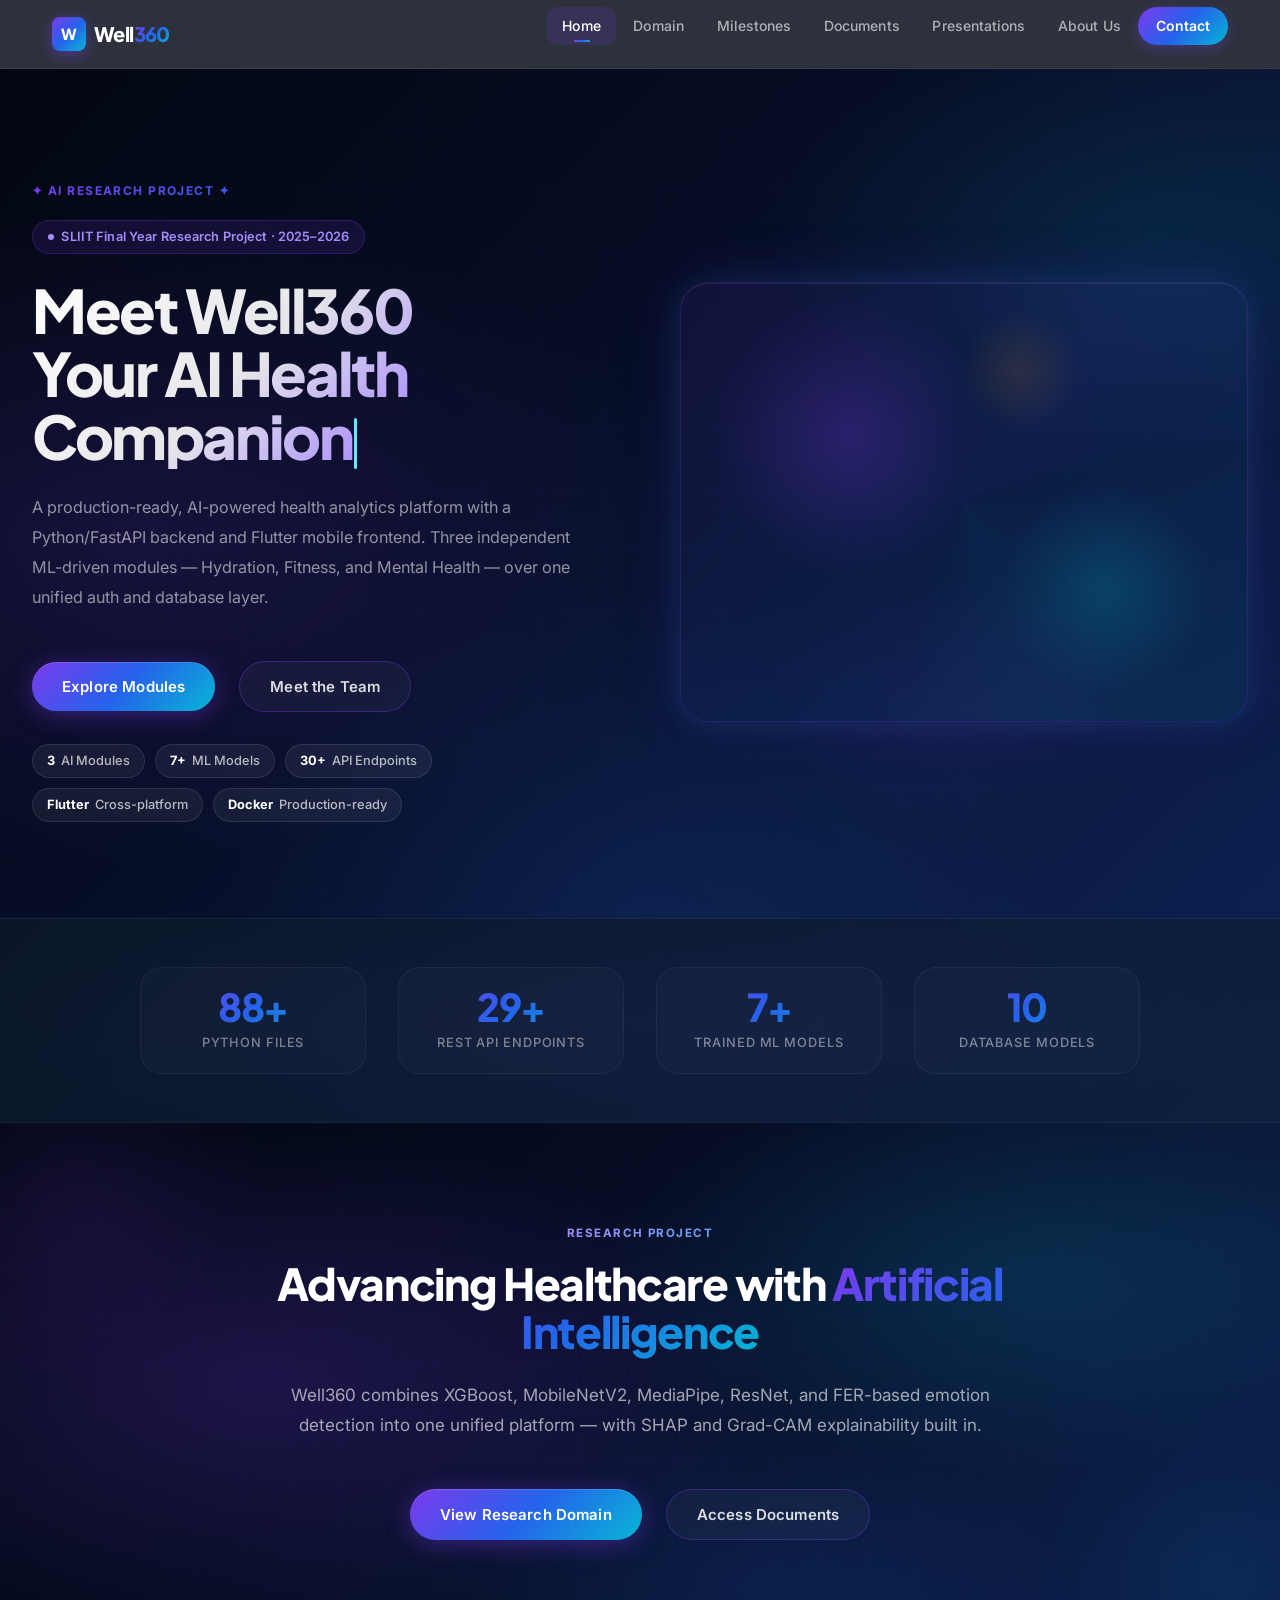
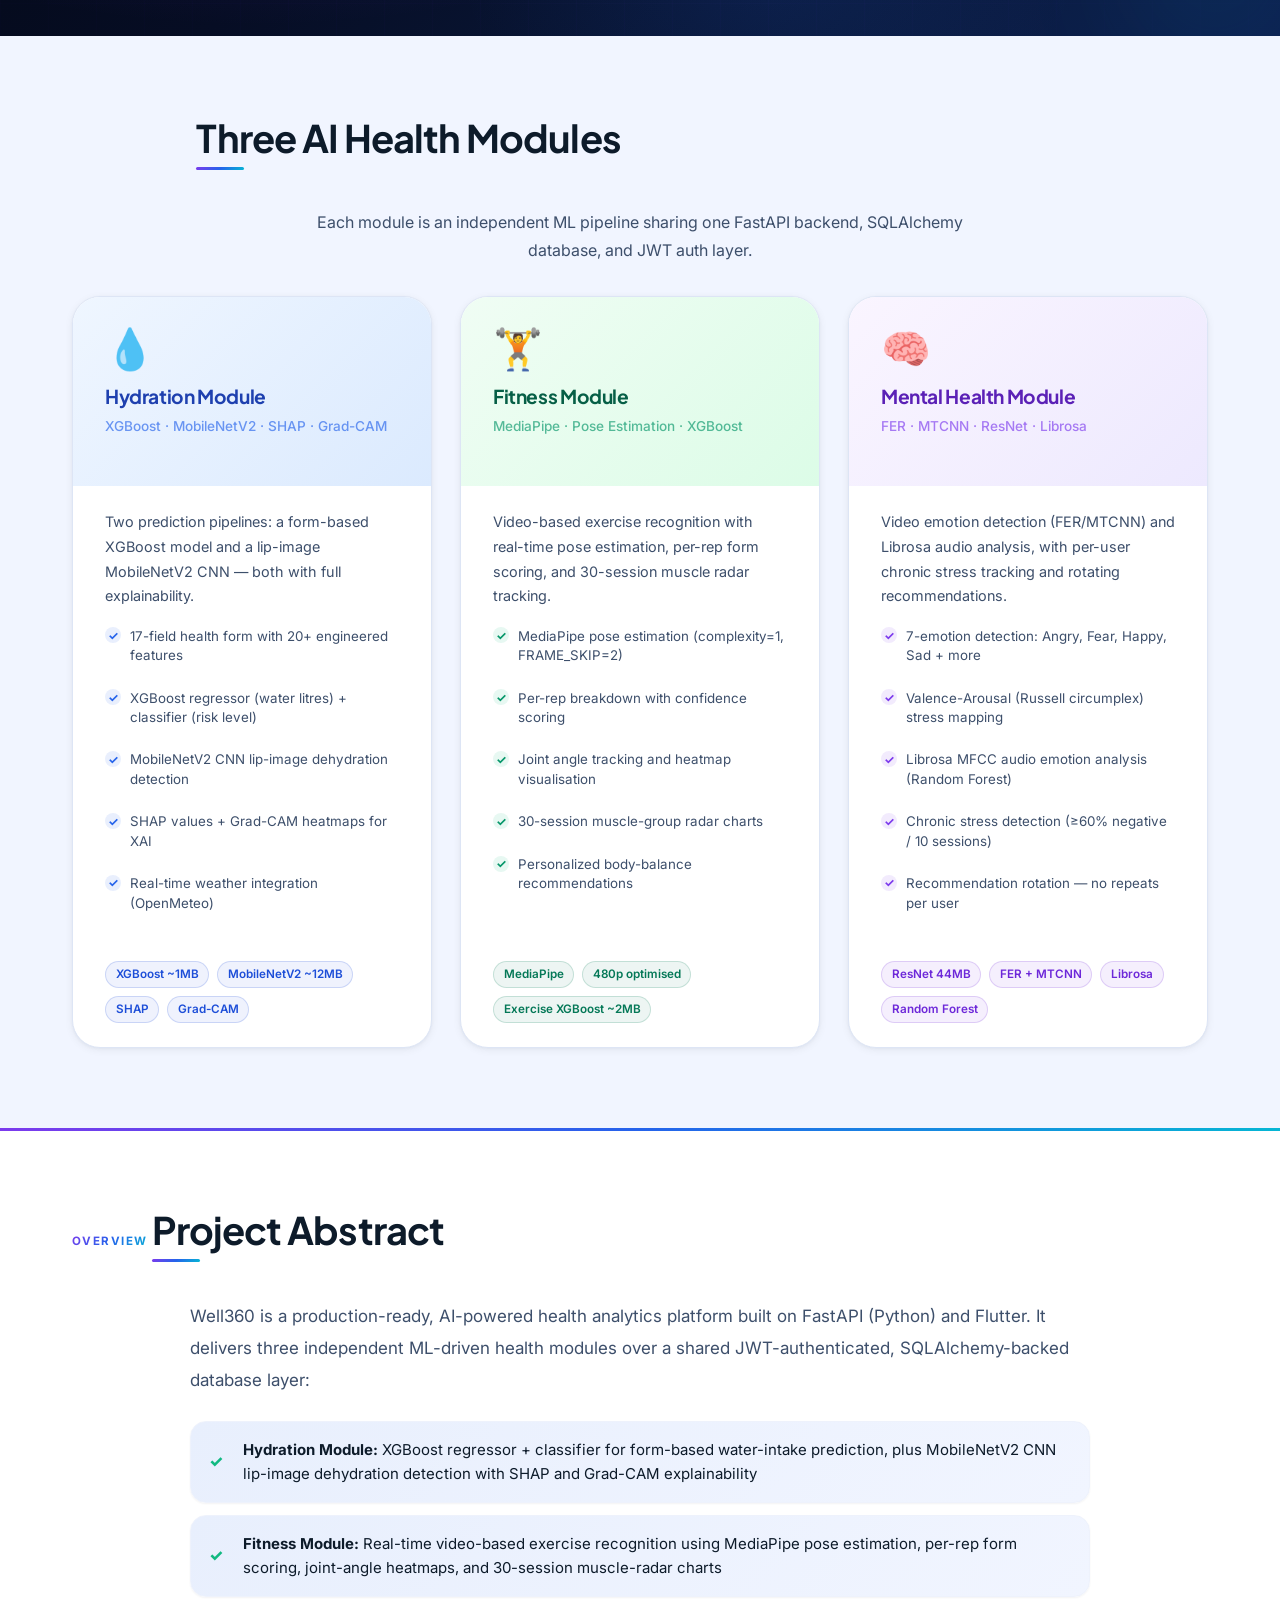
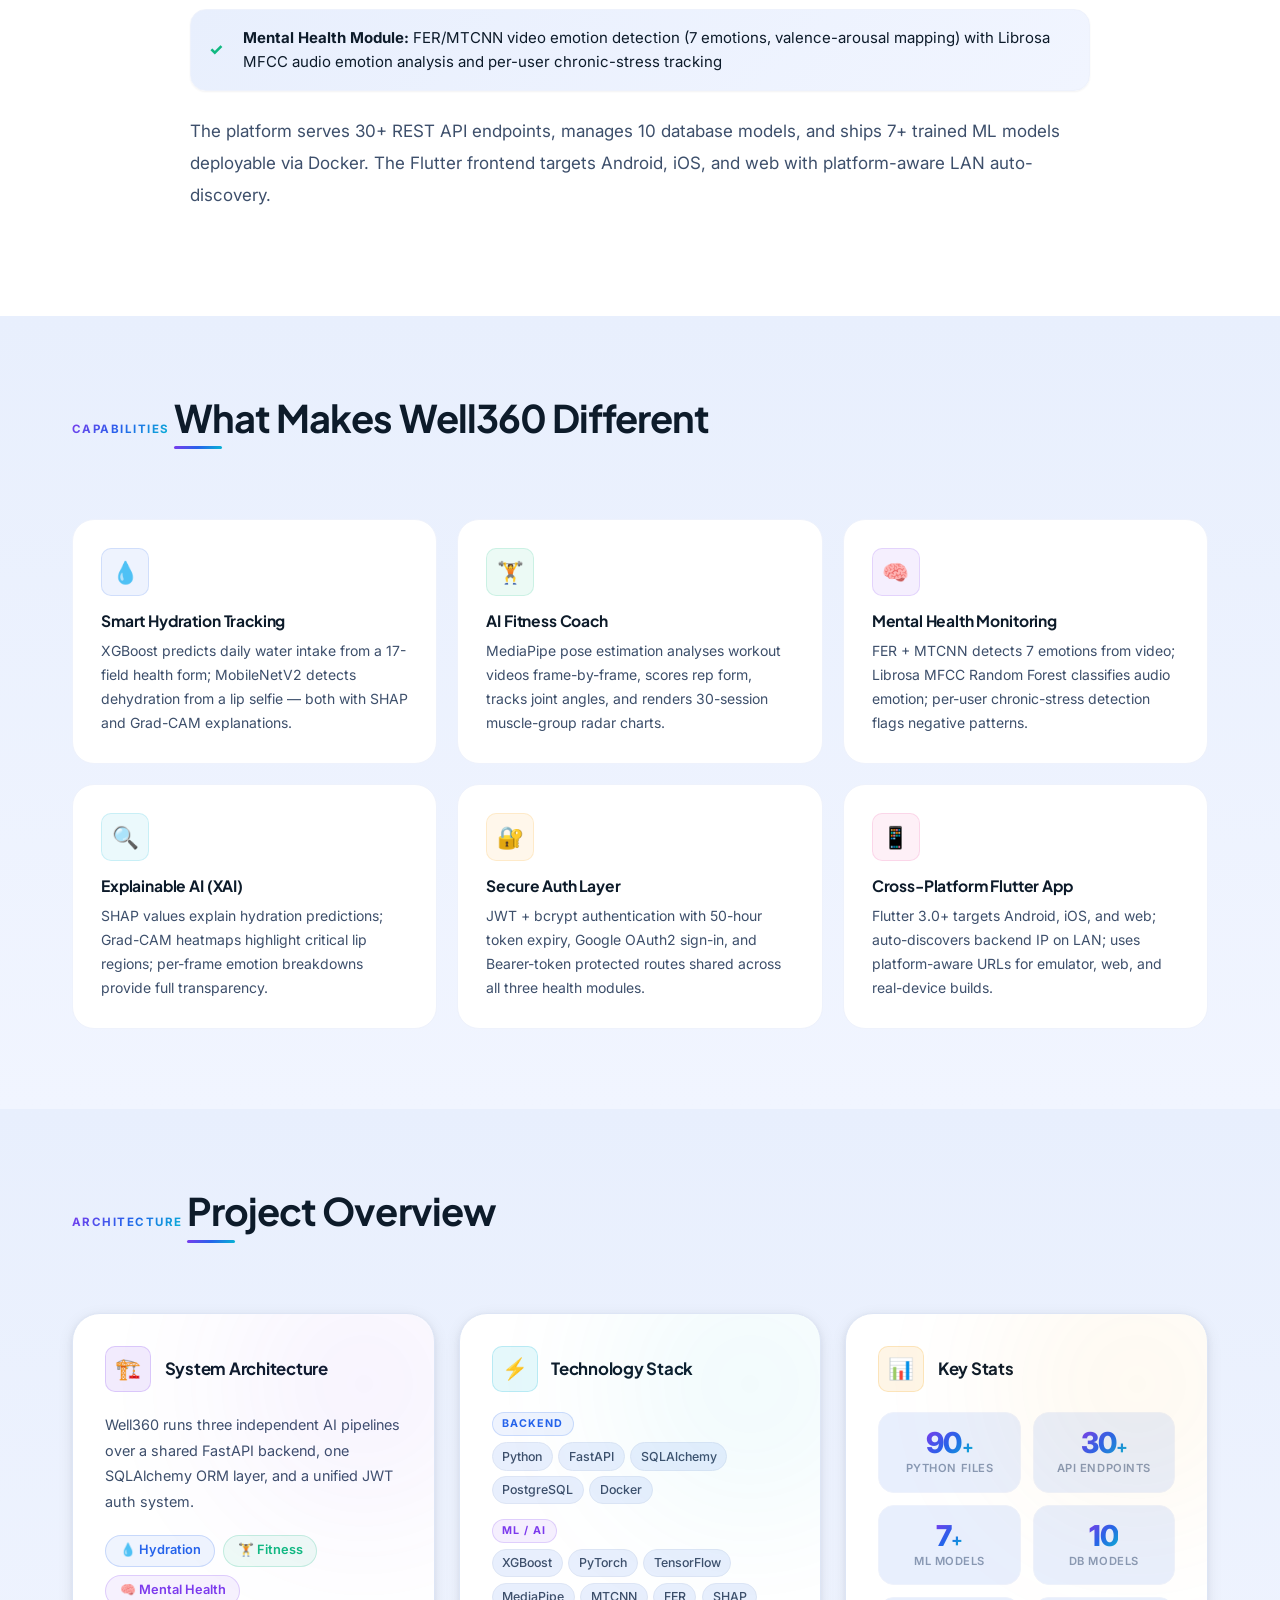
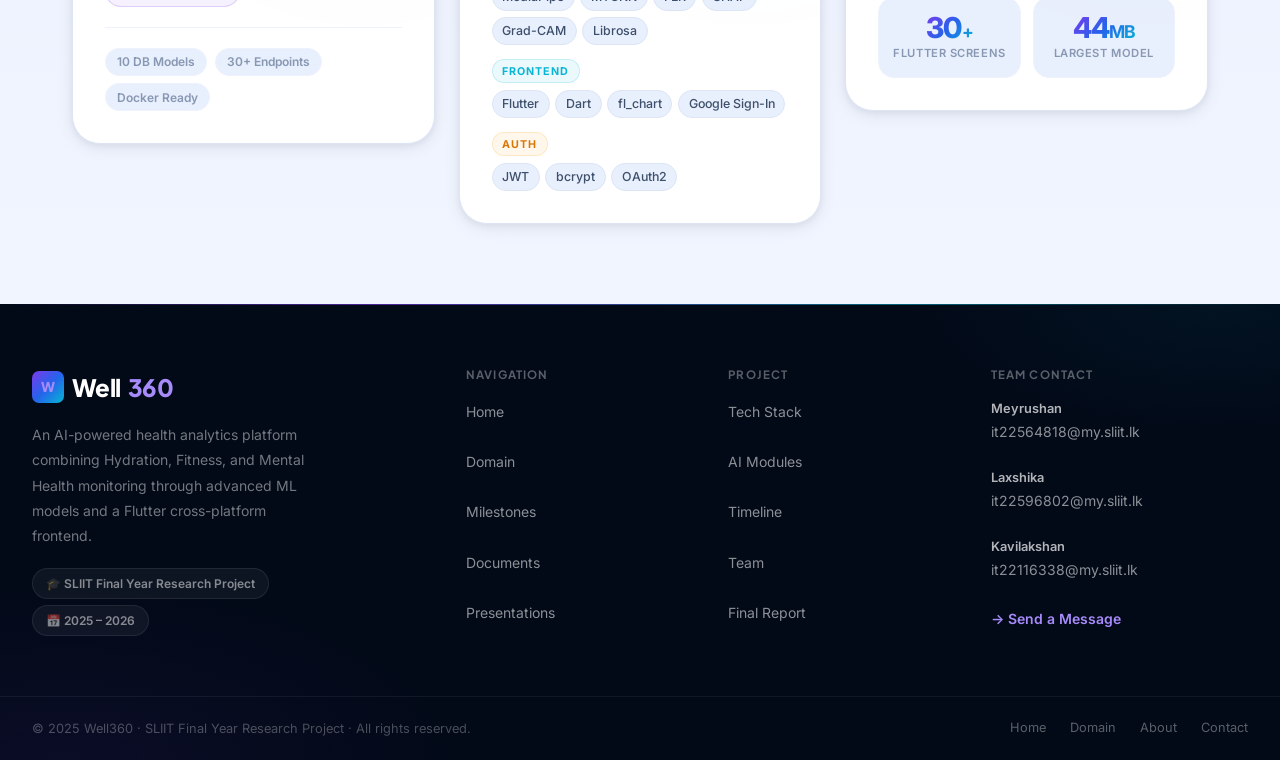
==== index.html @ 0bd1eac4 "Initial commit: Well360 health analytics project website Complete static website with 7 pages, CSS, " ====
<!DOCTYPE html>
<html lang="en">
<head>
    <meta charset="UTF-8">
    <meta name="viewport" content="width=device-width, initial-scale=1.0">
    <title>Well360 — AI-Powered Health Analytics Platform</title>
    <meta name="description" content="Well360 is a production-ready AI health analytics platform with Hydration, Fitness, and Mental Health modules powered by XGBoost, MediaPipe, and deep learning.">
    <link rel="preconnect" href="https://fonts.googleapis.com">
    <link rel="preconnect" href="https://fonts.gstatic.com" crossorigin>
    <link href="https://fonts.googleapis.com/css2?family=Inter:wght@300;400;500;600;700;800&family=Plus+Jakarta+Sans:wght@400;500;600;700;800&display=swap" rel="stylesheet">
    <link rel="stylesheet" href="style.css">
</head>
<body>

    <!-- ── Navigation ── -->
    <nav class="navbar" id="navbar">
        <div class="nav-container">
            <a href="index.html" class="logo">
                <span class="logo-mark">W</span>
                <span class="logo-text">Well<span class="logo-accent">360</span></span>
            </a>
            <ul class="nav-menu" id="navMenu">
                <li><a href="index.html" class="nav-link">Home</a></li>
                <li><a href="domain.html" class="nav-link">Domain</a></li>
                <li><a href="milestones.html" class="nav-link">Milestones</a></li>
                <li><a href="documents.html" class="nav-link">Documents</a></li>
                <li><a href="presentations.html" class="nav-link">Presentations</a></li>
                <li><a href="about.html" class="nav-link">About Us</a></li>
                <li><a href="contact.html" class="nav-link nav-cta">Contact</a></li>
            </ul>
            <button class="nav-toggle" id="navToggle" aria-label="Toggle navigation" aria-expanded="false">
                <span class="toggle-bar"></span>
                <span class="toggle-bar"></span>
                <span class="toggle-bar"></span>
            </button>
        </div>
    </nav>

    <!-- ── Hero ── -->
    <section class="hero">
        <div class="hero-content">
            <div class="hero-badge reveal">
                <span class="hero-badge-dot"></span>
                SLIIT Final Year Research Project · 2025–2026
            </div>
            <h1 class="hero-title reveal">
                Meet <span class="grad-text">Well360</span><br>
                Your AI Health<br>
                <span class="typewriter-wrap">
                    <span id="typewriter" data-words="Companion|Analyst|Coach|Monitor"></span><span class="typewriter-cursor"></span>
                </span>
            </h1>
            <p class="hero-description reveal">
                A production-ready, AI-powered health analytics platform with a Python/FastAPI backend
                and Flutter mobile frontend. Three independent ML-driven modules — Hydration, Fitness, and
                Mental Health — over one unified auth and database layer.
            </p>
            <div class="hero-buttons reveal">
                <a href="domain.html" class="btn btn-primary">Explore Modules</a>
                <a href="about.html" class="btn btn-secondary">Meet the Team</a>
            </div>
            <div class="hero-stat-badges reveal">
                <span class="hero-stat-badge"><strong>3</strong> AI Modules</span>
                <span class="hero-stat-badge"><strong>7+</strong> ML Models</span>
                <span class="hero-stat-badge"><strong>30+</strong> API Endpoints</span>
                <span class="hero-stat-badge"><strong>Flutter</strong> Cross-platform</span>
                <span class="hero-stat-badge"><strong>Docker</strong> Production-ready</span>
            </div>
        </div>
        <div class="hero-visual">
            <div class="visual-element"></div>
        </div>
    </section>

    <!-- ── Stats Strip ── -->
    <div class="stats-strip">
        <div class="stats-strip-grid">
            <div class="stat-strip-item reveal">
                <span class="stat-strip-num" data-counter data-target="90" data-suffix="+">90+</span>
                <span class="stat-strip-label">Python Files</span>
            </div>
            <div class="stat-strip-item reveal">
                <span class="stat-strip-num" data-counter data-target="30" data-suffix="+">30+</span>
                <span class="stat-strip-label">REST API Endpoints</span>
            </div>
            <div class="stat-strip-item reveal">
                <span class="stat-strip-num" data-counter data-target="7" data-suffix="+">7+</span>
                <span class="stat-strip-label">Trained ML Models</span>
            </div>
            <div class="stat-strip-item reveal">
                <span class="stat-strip-num" data-counter data-target="10">10</span>
                <span class="stat-strip-label">Database Models</span>
            </div>
        </div>
    </div>

    <!-- ── CTA Banner ── -->
    <section class="cta-banner">
        <div class="cta-orb cta-orb-1"></div>
        <div class="cta-orb cta-orb-2"></div>
        <div class="cta-banner-inner">
            <span class="section-eyebrow light reveal">Research Project</span>
            <h2 class="reveal">Advancing Healthcare with <span>Artificial Intelligence</span></h2>
            <p class="reveal">Well360 combines XGBoost, MobileNetV2, MediaPipe, ResNet, and FER-based emotion detection into one unified platform — with SHAP and Grad-CAM explainability built in.</p>
            <div class="cta-banner-actions reveal">
                <a href="domain.html" class="btn btn-primary">View Research Domain</a>
                <a href="documents.html" class="btn btn-secondary">Access Documents</a>
            </div>
        </div>
    </section>

    <!-- ── 3 ML Modules ── -->
    <section class="modules-section">
        <div class="section-container">
            <span class="section-eyebrow reveal">Core Platform</span>
            <h2 class="reveal">Three AI Health Modules</h2>
            <p class="section-subtitle reveal">Each module is an independent ML pipeline sharing one FastAPI backend, SQLAlchemy database, and JWT auth layer.</p>
            <div class="modules-grid reveal-group">

                <!-- Hydration -->
                <div class="module-card mc-hydration">
                    <div class="module-card-header">
                        <span class="module-card-emoji">💧</span>
                        <h3>Hydration Module</h3>
                        <p class="module-card-subtitle">XGBoost · MobileNetV2 · SHAP · Grad-CAM</p>
                    </div>
                    <div class="module-card-body">
                        <p>Two prediction pipelines: a form-based XGBoost model and a lip-image MobileNetV2 CNN — both with full explainability.</p>
                        <ul class="module-feature-list">
                            <li>17-field health form with 20+ engineered features</li>
                            <li>XGBoost regressor (water litres) + classifier (risk level)</li>
                            <li>MobileNetV2 CNN lip-image dehydration detection</li>
                            <li>SHAP values + Grad-CAM heatmaps for XAI</li>
                            <li>Real-time weather integration (OpenMeteo)</li>
                        </ul>
                    </div>
                    <div class="module-card-footer">
                        <span class="mc-tag">XGBoost ~1MB</span>
                        <span class="mc-tag">MobileNetV2 ~12MB</span>
                        <span class="mc-tag">SHAP</span>
                        <span class="mc-tag">Grad-CAM</span>
                    </div>
                </div>

                <!-- Fitness -->
                <div class="module-card mc-fitness">
                    <div class="module-card-header">
                        <span class="module-card-emoji">🏋️</span>
                        <h3>Fitness Module</h3>
                        <p class="module-card-subtitle">MediaPipe · Pose Estimation · XGBoost</p>
                    </div>
                    <div class="module-card-body">
                        <p>Video-based exercise recognition with real-time pose estimation, per-rep form scoring, and 30-session muscle radar tracking.</p>
                        <ul class="module-feature-list">
                            <li>MediaPipe pose estimation (complexity=1, FRAME_SKIP=2)</li>
                            <li>Per-rep breakdown with confidence scoring</li>
                            <li>Joint angle tracking and heatmap visualisation</li>
                            <li>30-session muscle-group radar charts</li>
                            <li>Personalized body-balance recommendations</li>
                        </ul>
                    </div>
                    <div class="module-card-footer">
                        <span class="mc-tag">MediaPipe</span>
                        <span class="mc-tag">480p optimised</span>
                        <span class="mc-tag">Exercise XGBoost ~2MB</span>
                    </div>
                </div>

                <!-- Mental Health -->
                <div class="module-card mc-mental">
                    <div class="module-card-header">
                        <span class="module-card-emoji">🧠</span>
                        <h3>Mental Health Module</h3>
                        <p class="module-card-subtitle">FER · MTCNN · ResNet · Librosa</p>
                    </div>
                    <div class="module-card-body">
                        <p>Video emotion detection (FER/MTCNN) and Librosa audio analysis, with per-user chronic stress tracking and rotating recommendations.</p>
                        <ul class="module-feature-list">
                            <li>7-emotion detection: Angry, Fear, Happy, Sad + more</li>
                            <li>Valence-Arousal (Russell circumplex) stress mapping</li>
                            <li>Librosa MFCC audio emotion analysis (Random Forest)</li>
                            <li>Chronic stress detection (≥60% negative / 10 sessions)</li>
                            <li>Recommendation rotation — no repeats per user</li>
                        </ul>
                    </div>
                    <div class="module-card-footer">
                        <span class="mc-tag">ResNet 44MB</span>
                        <span class="mc-tag">FER + MTCNN</span>
                        <span class="mc-tag">Librosa</span>
                        <span class="mc-tag">Random Forest</span>
                    </div>
                </div>

            </div>
        </div>
    </section>

    <!-- ── Abstract ── -->
    <section class="abstract">
        <div class="section-container">
            <span class="section-eyebrow reveal">Overview</span>
            <h2 class="reveal">Project Abstract</h2>
            <div class="abstract-content">
                <p class="reveal">
                    Well360 is a production-ready, AI-powered health analytics platform built on FastAPI (Python) and Flutter.
                    It delivers three independent ML-driven health modules over a shared JWT-authenticated, SQLAlchemy-backed database layer:
                </p>
                <ul class="abstract-list reveal">
                    <li><strong>Hydration Module:</strong> XGBoost regressor + classifier for form-based water-intake prediction, plus MobileNetV2 CNN lip-image dehydration detection with SHAP and Grad-CAM explainability</li>
                    <li><strong>Fitness Module:</strong> Real-time video-based exercise recognition using MediaPipe pose estimation, per-rep form scoring, joint-angle heatmaps, and 30-session muscle-radar charts</li>
                    <li><strong>Mental Health Module:</strong> FER/MTCNN video emotion detection (7 emotions, valence-arousal mapping) with Librosa MFCC audio emotion analysis and per-user chronic-stress tracking</li>
                </ul>
                <p class="reveal">
                    The platform serves 30+ REST API endpoints, manages 10 database models, and ships 7+ trained ML models
                    deployable via Docker. The Flutter frontend targets Android, iOS, and web with platform-aware LAN auto-discovery.
                </p>
            </div>
        </div>
    </section>

    <!-- ── Key Features ── -->
    <section class="features-section-premium">
        <div class="section-container">
            <span class="section-eyebrow reveal">Capabilities</span>
            <h2 class="reveal">What Makes Well360 Different</h2>
            <div class="features-grid-premium reveal-group">
                <div class="feature-card-premium">
                    <div class="fc-icon-wrap fc-blue">💧</div>
                    <h3>Smart Hydration Tracking</h3>
                    <p>XGBoost predicts daily water intake from a 17-field health form; MobileNetV2 detects dehydration from a lip selfie — both with SHAP and Grad-CAM explanations.</p>
                </div>
                <div class="feature-card-premium">
                    <div class="fc-icon-wrap fc-green">🏋️</div>
                    <h3>AI Fitness Coach</h3>
                    <p>MediaPipe pose estimation analyses workout videos frame-by-frame, scores rep form, tracks joint angles, and renders 30-session muscle-group radar charts.</p>
                </div>
                <div class="feature-card-premium">
                    <div class="fc-icon-wrap fc-violet">🧠</div>
                    <h3>Mental Health Monitoring</h3>
                    <p>FER + MTCNN detects 7 emotions from video; Librosa MFCC Random Forest classifies audio emotion; per-user chronic-stress detection flags negative patterns.</p>
                </div>
                <div class="feature-card-premium">
                    <div class="fc-icon-wrap fc-cyan">🔍</div>
                    <h3>Explainable AI (XAI)</h3>
                    <p>SHAP values explain hydration predictions; Grad-CAM heatmaps highlight critical lip regions; per-frame emotion breakdowns provide full transparency.</p>
                </div>
                <div class="feature-card-premium">
                    <div class="fc-icon-wrap fc-gold">🔐</div>
                    <h3>Secure Auth Layer</h3>
                    <p>JWT + bcrypt authentication with 50-hour token expiry, Google OAuth2 sign-in, and Bearer-token protected routes shared across all three health modules.</p>
                </div>
                <div class="feature-card-premium">
                    <div class="fc-icon-wrap fc-pink">📱</div>
                    <h3>Cross-Platform Flutter App</h3>
                    <p>Flutter 3.0+ targets Android, iOS, and web; auto-discovers backend IP on LAN; uses platform-aware URLs for emulator, web, and real-device builds.</p>
                </div>
            </div>
        </div>
    </section>

    <!-- ── Project Overview ── -->
    <section class="overview">
        <div class="section-container">
            <span class="section-eyebrow reveal">Architecture</span>
            <h2 class="reveal">Project Overview</h2>
            <div class="overview-content">

                <div class="overview-item ov-arch reveal">
                    <div class="ov-card-glow"></div>
                    <div class="ov-header">
                        <div class="ov-icon-wrap ov-icon-violet">🏗️</div>
                        <h3>System Architecture</h3>
                    </div>
                    <p class="ov-desc">Well360 runs three independent AI pipelines over a shared FastAPI backend, one SQLAlchemy ORM layer, and a unified JWT auth system.</p>
                    <div class="ov-modules">
                        <span class="ov-module mod-blue">💧 Hydration</span>
                        <span class="ov-module mod-green">🏋️ Fitness</span>
                        <span class="ov-module mod-purple">🧠 Mental Health</span>
                    </div>
                    <div class="ov-divider"></div>
                    <div class="ov-footer-tags">
                        <span class="ov-ftag">10 DB Models</span>
                        <span class="ov-ftag">30+ Endpoints</span>
                        <span class="ov-ftag">Docker Ready</span>
                    </div>
                </div>

                <div class="overview-item ov-stack reveal">
                    <div class="ov-card-glow"></div>
                    <div class="ov-header">
                        <div class="ov-icon-wrap ov-icon-cyan">⚡</div>
                        <h3>Technology Stack</h3>
                    </div>
                    <div class="ov-tech-groups">
                        <div class="ov-tech-group">
                            <span class="ov-tech-label lbl-blue">Backend</span>
                            <div class="ov-tech-tags">
                                <span>Python</span><span>FastAPI</span><span>SQLAlchemy</span><span>PostgreSQL</span><span>Docker</span>
                            </div>
                        </div>
                        <div class="ov-tech-group">
                            <span class="ov-tech-label lbl-violet">ML / AI</span>
                            <div class="ov-tech-tags">
                                <span>XGBoost</span><span>PyTorch</span><span>TensorFlow</span><span>MediaPipe</span><span>MTCNN</span><span>FER</span><span>SHAP</span><span>Grad-CAM</span><span>Librosa</span>
                            </div>
                        </div>
                        <div class="ov-tech-group">
                            <span class="ov-tech-label lbl-cyan">Frontend</span>
                            <div class="ov-tech-tags">
                                <span>Flutter</span><span>Dart</span><span>fl_chart</span><span>Google Sign-In</span>
                            </div>
                        </div>
                        <div class="ov-tech-group">
                            <span class="ov-tech-label lbl-gold">Auth</span>
                            <div class="ov-tech-tags">
                                <span>JWT</span><span>bcrypt</span><span>OAuth2</span>
                            </div>
                        </div>
                    </div>
                </div>

                <div class="overview-item ov-keystats reveal">
                    <div class="ov-card-glow"></div>
                    <div class="ov-header">
                        <div class="ov-icon-wrap ov-icon-gold">📊</div>
                        <h3>Key Stats</h3>
                    </div>
                    <div class="ov-stats-grid">
                        <div class="ov-stat">
                            <span class="ov-stat-num">90<span class="ov-stat-plus">+</span></span>
                            <span class="ov-stat-label">Python Files</span>
                        </div>
                        <div class="ov-stat">
                            <span class="ov-stat-num">30<span class="ov-stat-plus">+</span></span>
                            <span class="ov-stat-label">API Endpoints</span>
                        </div>
                        <div class="ov-stat">
                            <span class="ov-stat-num">7<span class="ov-stat-plus">+</span></span>
                            <span class="ov-stat-label">ML Models</span>
                        </div>
                        <div class="ov-stat">
                            <span class="ov-stat-num">10</span>
                            <span class="ov-stat-label">DB Models</span>
                        </div>
                        <div class="ov-stat">
                            <span class="ov-stat-num">30<span class="ov-stat-plus">+</span></span>
                            <span class="ov-stat-label">Flutter Screens</span>
                        </div>
                        <div class="ov-stat">
                            <span class="ov-stat-num">44<span class="ov-stat-plus">MB</span></span>
                            <span class="ov-stat-label">Largest Model</span>
                        </div>
                    </div>
                </div>

            </div>
        </div>
    </section>

    <!-- ── Footer ── -->
    <footer class="footer">
        <div class="footer-main">
            <div class="footer-grid">
                <div class="footer-brand">
                    <a href="index.html" class="footer-logo">
                        <span class="footer-logo-mark">W</span>
                        Well<span>360</span>
                    </a>
                    <p>An AI-powered health analytics platform combining Hydration, Fitness, and Mental Health monitoring through advanced ML models and a Flutter cross-platform frontend.</p>
                    <span class="footer-badge">🎓 SLIIT Final Year Research Project</span>
                    <span class="footer-badge">📅 2025 – 2026</span>
                </div>
                <div class="footer-col">
                    <h4>Navigation</h4>
                    <ul>
                        <li><a href="index.html">Home</a></li>
                        <li><a href="domain.html">Domain</a></li>
                        <li><a href="milestones.html">Milestones</a></li>
                        <li><a href="documents.html">Documents</a></li>
                        <li><a href="presentations.html">Presentations</a></li>
                    </ul>
                </div>
                <div class="footer-col">
                    <h4>Project</h4>
                    <ul>
                        <li><a href="domain.html">Tech Stack</a></li>
                        <li><a href="domain.html">AI Modules</a></li>
                        <li><a href="milestones.html">Timeline</a></li>
                        <li><a href="about.html">Team</a></li>
                        <li><a href="documents.html">Final Report</a></li>
                    </ul>
                </div>
                <div class="footer-col">
                    <h4>Team Contact</h4>
                    <ul>
                        <li>
                            <div class="footer-email">
                                <strong>Meyrushan</strong>
                                <a href="mailto:it22564818@my.sliit.lk">it22564818@my.sliit.lk</a>
                            </div>
                        </li>
                        <li>
                            <div class="footer-email">
                                <strong>Laxshika</strong>
                                <a href="mailto:it22596802@my.sliit.lk">it22596802@my.sliit.lk</a>
                            </div>
                        </li>
                        <li>
                            <div class="footer-email">
                                <strong>Kavilakshan</strong>
                                <a href="mailto:it22116338@my.sliit.lk">it22116338@my.sliit.lk</a>
                            </div>
                        </li>
                        <li><a href="contact.html" style="color:var(--violet-light); font-weight:600;">→ Send a Message</a></li>
                    </ul>
                </div>
            </div>
        </div>
        <div class="footer-bottom">
            <div class="footer-bottom-inner">
                <p>&copy; 2025 Well360 · SLIIT Final Year Research Project · All rights reserved.</p>
                <div class="footer-bottom-links">
                    <a href="index.html">Home</a>
                    <a href="domain.html">Domain</a>
                    <a href="about.html">About</a>
                    <a href="contact.html">Contact</a>
                </div>
            </div>
        </div>
    </footer>

    <button class="back-to-top" id="backToTop" aria-label="Back to top">↑</button>
    <script src="main.js"></script>
</body>
</html>
---- style.css ----
/* ================================================
   AI-DRIVEN HEALTH ANALYZER — ULTRA PREMIUM UI
   ================================================ */

@import url('https://fonts.googleapis.com/css2?family=Inter:wght@300;400;500;600;700;800&family=Plus+Jakarta+Sans:wght@400;500;600;700;800&display=swap');

/* ================================================
   CSS VARIABLES
   ================================================ */
:root {
    /* Core palette */
    --midnight: #030712;
    --deep-navy: #060f2a;
    --navy: #0a1628;
    --navy-mid: #0d2040;
    --navy-light: #112952;

    /* Accent spectrum */
    --violet: #7c3aed;
    --violet-light: #a78bfa;
    --blue: #2563eb;
    --blue-light: #60a5fa;
    --cyan: #06b6d4;
    --cyan-light: #67e8f9;
    --teal: #14b8a6;
    --gold: #f59e0b;
    --gold-light: #fcd34d;

    /* Status */
    --success: #10b981;
    --warning: #f59e0b;
    --danger: #ef4444;

    /* Surface system */
    --bg-base: #f1f5ff;
    --bg-subtle: #e8effd;
    --surface: #ffffff;
    --surface-raised: #fafbff;
    --text-primary: #0d1b2a;
    --text-secondary: #3d4f6b;
    --text-muted: #8898b3;
    --border: #dde5f5;
    --border-subtle: #eef2fc;

    /* Fonts */
    --font-display: 'Plus Jakarta Sans', 'Segoe UI', sans-serif;
    --font-body: 'Inter', 'Segoe UI', sans-serif;

    /* Spacing */
    --spacing-xs: 0.5rem;
    --spacing-sm: 1rem;
    --spacing-md: 1.5rem;
    --spacing-lg: 2rem;
    --spacing-xl: 3rem;
    --spacing-2xl: 5rem;

    /* Radius */
    --radius-sm: 0.375rem;
    --radius-md: 0.625rem;
    --radius-lg: 1rem;
    --radius-xl: 1.375rem;
    --radius-2xl: 1.75rem;
    --radius-full: 9999px;

    /* Shadows — light surfaces */
    --shadow-xs: 0 1px 2px rgba(13,27,42,0.05);
    --shadow-sm: 0 2px 8px rgba(13,27,42,0.06), 0 1px 3px rgba(13,27,42,0.04);
    --shadow-md: 0 4px 16px rgba(13,27,42,0.08), 0 2px 6px rgba(13,27,42,0.05);
    --shadow-lg: 0 12px 36px rgba(13,27,42,0.1), 0 4px 14px rgba(13,27,42,0.06);
    --shadow-xl: 0 24px 60px rgba(13,27,42,0.14), 0 8px 22px rgba(13,27,42,0.08);

    /* Glow shadows */
    --glow-violet: 0 0 48px rgba(124,58,237,0.25), 0 8px 28px rgba(124,58,237,0.15);
    --glow-blue: 0 0 48px rgba(37,99,235,0.22), 0 8px 24px rgba(37,99,235,0.12);
    --glow-cyan: 0 0 48px rgba(6,182,212,0.2), 0 8px 24px rgba(6,182,212,0.1);
    --glow-mixed: 0 0 60px rgba(124,58,237,0.18), 0 0 30px rgba(6,182,212,0.12), 0 8px 28px rgba(13,27,42,0.15);

    /* Gradients */
    --grad-hero: linear-gradient(135deg, #030712 0%, #060d24 40%, #0a1a3d 75%, #0d2050 100%);
    --grad-card-dark: linear-gradient(135deg, #0a1628 0%, #0d2040 100%);
    --grad-accent: linear-gradient(135deg, #7c3aed 0%, #2563eb 50%, #06b6d4 100%);
    --grad-accent-warm: linear-gradient(135deg, #a78bfa 0%, #60a5fa 100%);
    --grad-gold: linear-gradient(135deg, #f59e0b 0%, #fcd34d 100%);
    --grad-surface: linear-gradient(180deg, #ffffff 0%, #f8faff 100%);

    /* Transitions */
    --ease: cubic-bezier(0.4, 0, 0.2, 1);
    --ease-out: cubic-bezier(0, 0, 0.2, 1);
    --ease-spring: cubic-bezier(0.34, 1.56, 0.64, 1);
    --transition: all 0.3s var(--ease);
    --transition-fast: all 0.15s var(--ease);
    --transition-slow: all 0.5s var(--ease);
    --transition-spring: all 0.4s var(--ease-spring);
}

/* ================================================
   SCROLLBAR
   ================================================ */
::-webkit-scrollbar { width: 6px; }
::-webkit-scrollbar-track { background: var(--bg-base); }
::-webkit-scrollbar-thumb {
    background: var(--grad-accent);
    border-radius: var(--radius-full);
}
::-webkit-scrollbar-thumb:hover { background: var(--violet-light); }

/* ================================================
   RESET & BASE
   ================================================ */
*, *::before, *::after { margin: 0; padding: 0; box-sizing: border-box; }

html { scroll-behavior: smooth; }

body {
    font-family: var(--font-body);
    color: var(--text-primary);
    background-color: var(--bg-base);
    line-height: 1.6;
    font-size: 16px;
    -webkit-font-smoothing: antialiased;
    -moz-osx-font-smoothing: grayscale;
    overflow-x: hidden;
}

::selection {
    background: rgba(124, 58, 237, 0.15);
    color: var(--text-primary);
}

/* ================================================
   TYPOGRAPHY
   ================================================ */
h1, h2, h3, h4, h5, h6 {
    font-family: var(--font-display);
    font-weight: 700;
    line-height: 1.15;
    margin-bottom: var(--spacing-md);
    letter-spacing: -0.025em;
}

h1 { font-size: 3.5rem; font-weight: 800; color: var(--text-primary); }
h2 { font-size: 2.375rem; color: var(--text-primary); }
h3 { font-size: 1.375rem; color: var(--navy-mid); font-weight: 600; }
h4 { font-size: 1.125rem; color: var(--navy-mid); font-weight: 600; }

p { margin-bottom: var(--spacing-md); color: var(--text-secondary); line-height: 1.8; }

a { color: var(--blue); text-decoration: none; transition: var(--transition); }
a:hover { color: var(--violet-light); text-decoration: none; }

ul, ol { margin-left: var(--spacing-lg); margin-bottom: var(--spacing-md); }
li { margin-bottom: var(--spacing-sm); color: var(--text-secondary); }

/* ================================================
   CONTAINER
   ================================================ */
.section-container {
    max-width: 1200px;
    margin: 0 auto;
    padding: 0 var(--spacing-lg);
}

/* ================================================
   NAVIGATION — PREMIUM REDESIGN
   ================================================ */
.navbar {
    background: rgba(3,7,18,0.82);
    backdrop-filter: blur(28px) saturate(200%);
    -webkit-backdrop-filter: blur(28px) saturate(200%);
    position: sticky;
    top: 0;
    z-index: 1000;
    border-bottom: 1px solid rgba(255,255,255,0.06);
    transition: background 0.3s var(--ease), box-shadow 0.3s var(--ease), border-color 0.3s;
}

.navbar.nav-scrolled {
    background: rgba(3,7,18,0.96);
    border-bottom-color: rgba(124,58,237,0.18);
    box-shadow: 0 2px 32px rgba(0,0,0,0.5), 0 0 0 1px rgba(124,58,237,0.06);
}

.nav-container {
    max-width: 1240px;
    margin: 0 auto;
    padding: 0 var(--spacing-lg);
    height: 68px;
    display: flex;
    align-items: center;
    justify-content: space-between;
    gap: var(--spacing-lg);
}

/* Logo */
.logo {
    display: flex;
    align-items: center;
    gap: 0.5rem;
    text-decoration: none;
    flex-shrink: 0;
}

.logo-mark {
    width: 34px; height: 34px;
    background: var(--grad-accent);
    border-radius: 8px;
    display: flex; align-items: center; justify-content: center;
    font-size: 0.95rem;
    font-weight: 900;
    color: white;
    font-family: var(--font-display);
    box-shadow: 0 4px 14px rgba(124,58,237,0.45);
    flex-shrink: 0;
}

.logo-text {
    font-size: 1.25rem;
    font-weight: 800;
    font-family: var(--font-display);
    letter-spacing: -0.03em;
    color: white;
}

.logo-accent {
    background: var(--grad-accent);
    -webkit-background-clip: text;
    -webkit-text-fill-color: transparent;
    background-clip: text;
}

/* Nav menu */
.nav-menu {
    display: flex;
    list-style: none;
    gap: 0.15rem;
    margin: 0;
    align-items: center;
}

.nav-link {
    color: rgba(255,255,255,0.62);
    font-size: 0.875rem;
    font-weight: 500;
    padding: 0.5rem 0.95rem;
    border-radius: var(--radius-md);
    transition: var(--transition);
    position: relative;
    white-space: nowrap;
    letter-spacing: 0.005em;
    display: block;
}

.nav-link:hover {
    color: white;
    background: rgba(255,255,255,0.07);
    text-decoration: none;
}

.nav-link.active {
    color: white;
    background: rgba(124,58,237,0.15);
    text-decoration: none;
}

.nav-link.active::before {
    content: '';
    position: absolute;
    left: 50%;
    bottom: 3px;
    transform: translateX(-50%);
    width: 16px; height: 2px;
    background: var(--grad-accent);
    border-radius: var(--radius-full);
}

/* CTA nav button */
.nav-cta {
    background: var(--grad-accent) !important;
    color: white !important;
    padding: 0.5rem 1.1rem !important;
    border-radius: var(--radius-full) !important;
    font-weight: 600 !important;
    box-shadow: 0 4px 14px rgba(124,58,237,0.3);
    transition: box-shadow 0.25s, transform 0.25s, opacity 0.25s !important;
}

.nav-cta:hover {
    box-shadow: 0 6px 20px rgba(124,58,237,0.45) !important;
    transform: translateY(-1px);
    background: rgba(255,255,255,0.08) !important;
}

.nav-cta.active::before { display: none; }

/* Hamburger */
.nav-toggle {
    display: none;
    flex-direction: column;
    justify-content: center;
    gap: 5px;
    width: 40px; height: 40px;
    border: none;
    background: rgba(255,255,255,0.06);
    border-radius: var(--radius-md);
    cursor: pointer;
    padding: 8px;
    flex-shrink: 0;
    transition: background 0.2s;
}

.nav-toggle:hover { background: rgba(255,255,255,0.12); }

.toggle-bar {
    display: block;
    height: 2px;
    background: white;
    border-radius: 2px;
    transition: transform 0.3s var(--ease), opacity 0.3s, width 0.3s;
    transform-origin: center;
}

.nav-toggle.is-active .toggle-bar:nth-child(1) { transform: translateY(7px) rotate(45deg); }
.nav-toggle.is-active .toggle-bar:nth-child(2) { opacity: 0; transform: scaleX(0); }
.nav-toggle.is-active .toggle-bar:nth-child(3) { transform: translateY(-7px) rotate(-45deg); }

/* ================================================
   PAGE HEADER
   ================================================ */
.page-header {
    background: var(--grad-hero);
    color: white;
    padding: 5.5rem var(--spacing-lg) 5rem;
    text-align: center;
    position: relative;
    overflow: hidden;
}

.page-header::before {
    content: '';
    position: absolute;
    inset: 0;
    background:
        radial-gradient(ellipse 70% 60% at 15% 50%, rgba(124,58,237,0.18) 0%, transparent 60%),
        radial-gradient(ellipse 60% 50% at 85% 20%, rgba(6,182,212,0.12) 0%, transparent 55%),
        radial-gradient(ellipse 40% 40% at 50% 90%, rgba(37,99,235,0.1) 0%, transparent 60%);
    pointer-events: none;
}

.page-header::after {
    content: '';
    position: absolute;
    bottom: 0; left: 0; right: 0;
    height: 1px;
    background: linear-gradient(90deg, transparent, rgba(124,58,237,0.5), rgba(6,182,212,0.5), transparent);
}

.page-header h1 {
    color: white;
    font-size: 3.25rem;
    margin-bottom: var(--spacing-sm);
    position: relative;
}

.page-header p {
    color: rgba(255,255,255,0.65);
    font-size: 1.125rem;
    max-width: 600px;
    margin: 0 auto;
    position: relative;
}

/* ================================================
   HERO
   ================================================ */
.hero {
    display: grid;
    grid-template-columns: 1fr 1fr;
    gap: var(--spacing-2xl);
    align-items: center;
    padding: 7rem var(--spacing-lg) 6rem;
    background: var(--grad-hero);
    position: relative;
    overflow: hidden;
    min-height: 90vh;
}

/* Animated mesh background */
.hero::before {
    content: '';
    position: absolute;
    inset: 0;
    background:
        radial-gradient(ellipse 80% 70% at 10% 55%, rgba(124,58,237,0.14) 0%, transparent 55%),
        radial-gradient(ellipse 60% 50% at 90% 20%, rgba(6,182,212,0.1) 0%, transparent 50%),
        radial-gradient(ellipse 50% 60% at 50% 100%, rgba(37,99,235,0.12) 0%, transparent 65%),
        radial-gradient(ellipse 30% 30% at 75% 75%, rgba(124,58,237,0.08) 0%, transparent 50%);
    pointer-events: none;
    animation: hero-pulse 8s ease-in-out infinite alternate;
}

/* Grid pattern overlay */
.hero::after {
    content: '';
    position: absolute;
    inset: 0;
    background-image:
        linear-gradient(rgba(124,58,237,0.04) 1px, transparent 1px),
        linear-gradient(90deg, rgba(124,58,237,0.04) 1px, transparent 1px);
    background-size: 60px 60px;
    mask-image: radial-gradient(ellipse 80% 80% at 50% 50%, black 0%, transparent 100%);
    -webkit-mask-image: radial-gradient(ellipse 80% 80% at 50% 50%, black 0%, transparent 100%);
    pointer-events: none;
}

@keyframes hero-pulse {
    0% { opacity: 0.8; transform: scale(1); }
    100% { opacity: 1; transform: scale(1.03); }
}

.hero-content { max-width: 580px; position: relative; z-index: 2; }

/* Eyebrow label */
.hero-content::before {
    content: '✦  AI Research Project  ✦';
    display: block;
    font-size: 0.75rem;
    font-weight: 700;
    letter-spacing: 0.12em;
    text-transform: uppercase;
    background: var(--grad-accent);
    -webkit-background-clip: text;
    -webkit-text-fill-color: transparent;
    background-clip: text;
    margin-bottom: 1.25rem;
}

.hero-title {
    font-size: 3.75rem;
    font-weight: 800;
    line-height: 1.05;
    margin-bottom: var(--spacing-md);
    background: linear-gradient(135deg, #ffffff 0%, rgba(255,255,255,0.9) 40%, var(--violet-light) 70%, var(--cyan-light) 100%);
    -webkit-background-clip: text;
    -webkit-text-fill-color: transparent;
    background-clip: text;
    letter-spacing: -0.04em;
}

.hero-subtitle {
    font-size: 1.2rem;
    color: rgba(167,139,250,0.9);
    margin-bottom: var(--spacing-md);
    font-weight: 500;
    letter-spacing: -0.01em;
}

.hero-description {
    font-size: 1.0125rem;
    color: rgba(255,255,255,0.55);
    margin-bottom: var(--spacing-xl);
    line-height: 1.85;
}

.hero-buttons { display: flex; gap: var(--spacing-md); flex-wrap: wrap; align-items: center; }

.hero-visual {
    display: flex;
    align-items: center;
    justify-content: center;
    position: relative;
    z-index: 2;
}

/* Hero visual element */
.visual-element {
    width: 100%;
    height: 440px;
    border-radius: var(--radius-2xl);
    background: linear-gradient(135deg,
        rgba(124,58,237,0.1) 0%,
        rgba(37,99,235,0.08) 50%,
        rgba(6,182,212,0.06) 100%
    );
    border: 1px solid rgba(124,58,237,0.2);
    box-shadow: var(--glow-mixed), inset 0 1px 0 rgba(255,255,255,0.08);
    animation: float 5s ease-in-out infinite;
    position: relative;
    overflow: hidden;
}

.visual-element::before {
    content: '';
    position: absolute;
    inset: 0;
    background:
        radial-gradient(circle 200px at 30% 35%, rgba(124,58,237,0.25) 0%, transparent 70%),
        radial-gradient(circle 150px at 75% 70%, rgba(6,182,212,0.2) 0%, transparent 70%),
        radial-gradient(circle 100px at 60% 20%, rgba(245,158,11,0.12) 0%, transparent 60%);
    animation: orb-shift 6s ease-in-out infinite alternate;
}

.visual-element::after {
    content: '';
    position: absolute;
    top: -60%; left: -60%;
    width: 220%; height: 220%;
    background: conic-gradient(
        from 0deg,
        transparent 0deg,
        rgba(124,58,237,0.05) 40deg,
        transparent 80deg,
        rgba(6,182,212,0.04) 160deg,
        transparent 200deg
    );
    animation: spin 18s linear infinite;
}

@keyframes float {
    0%, 100% { transform: translateY(0px) rotate(0deg); }
    33% { transform: translateY(-14px) rotate(0.5deg); }
    66% { transform: translateY(-7px) rotate(-0.3deg); }
}
@keyframes orb-shift {
    from { opacity: 0.7; transform: scale(0.95); }
    to { opacity: 1; transform: scale(1.05); }
}
@keyframes spin {
    from { transform: rotate(0deg); }
    to { transform: rotate(360deg); }
}

/* ================================================
   BUTTONS
   ================================================ */
.btn {
    display: inline-flex;
    align-items: center;
    justify-content: center;
    padding: 0.8rem 1.875rem;
    border: none;
    border-radius: var(--radius-full);
    font-family: var(--font-body);
    font-weight: 600;
    font-size: 0.9375rem;
    cursor: pointer;
    transition: var(--transition-spring);
    text-decoration: none;
    position: relative;
    overflow: hidden;
    letter-spacing: 0.01em;
    white-space: nowrap;
}

/* Shimmer sweep */
.btn::before {
    content: '';
    position: absolute;
    top: 0; left: -100%;
    width: 100%; height: 100%;
    background: linear-gradient(90deg, transparent, rgba(255,255,255,0.22), transparent);
    transition: left 0.55s var(--ease-out);
}
.btn:hover::before { left: 100%; }

.btn-primary {
    background: var(--grad-accent);
    color: white;
    box-shadow: 0 4px 24px rgba(124,58,237,0.4), 0 1px 0 rgba(255,255,255,0.15) inset;
}
.btn-primary:hover {
    transform: translateY(-2px) scale(1.02);
    box-shadow: 0 8px 36px rgba(124,58,237,0.55), 0 1px 0 rgba(255,255,255,0.15) inset;
    color: white;
    text-decoration: none;
}

.btn-secondary {
    background: rgba(255,255,255,0.04);
    color: rgba(255,255,255,0.85);
    border: 1.5px solid rgba(124,58,237,0.35);
    backdrop-filter: blur(8px);
}
.btn-secondary:hover {
    background: rgba(124,58,237,0.1);
    border-color: var(--violet-light);
    color: white;
    transform: translateY(-2px);
    text-decoration: none;
    box-shadow: 0 0 24px rgba(124,58,237,0.2);
}

/* ================================================
   SECTION BASE
   ================================================ */
section { padding: var(--spacing-2xl) var(--spacing-lg); }

/* Fancy h2 underline */
.section-container > h2 {
    display: inline-block;
    position: relative;
    margin-bottom: calc(var(--spacing-lg) * 1.5);
}

.section-container > h2::after {
    content: '';
    position: absolute;
    bottom: -10px;
    left: 0;
    width: 48px;
    height: 3px;
    background: var(--grad-accent);
    border-radius: var(--radius-full);
}

/* ================================================
   EYEBROW LABEL
   ================================================ */
.section-eyebrow {
    display: inline-block;
    font-family: var(--font-body);
    font-size: 0.72rem;
    font-weight: 700;
    letter-spacing: 0.13em;
    text-transform: uppercase;
    background: var(--grad-accent);
    -webkit-background-clip: text;
    -webkit-text-fill-color: transparent;
    background-clip: text;
    margin-bottom: 0.625rem;
}

.section-subtitle {
    color: var(--text-secondary);
    font-size: 1rem;
    line-height: 1.75;
    max-width: 660px;
    margin: 0 auto var(--spacing-sm);
    text-align: center;
}

/* Dark-surface variant (inside dark sections) */
.section-eyebrow.light {
    background: var(--grad-accent-warm);
    -webkit-background-clip: text;
    -webkit-text-fill-color: transparent;
    background-clip: text;
}

/* ================================================
   CTA BANNER
   ================================================ */
.cta-banner {
    position: relative;
    overflow: hidden;
    padding: 6rem var(--spacing-lg);
    background: var(--grad-hero);
    text-align: center;
}

.cta-banner::before {
    content: '';
    position: absolute;
    inset: 0;
    background:
        radial-gradient(ellipse 70% 80% at 20% 50%, rgba(124,58,237,0.2) 0%, transparent 60%),
        radial-gradient(ellipse 60% 70% at 80% 30%, rgba(6,182,212,0.14) 0%, transparent 55%),
        radial-gradient(ellipse 40% 50% at 60% 90%, rgba(37,99,235,0.1) 0%, transparent 60%);
    pointer-events: none;
}

.cta-banner::after {
    content: '';
    position: absolute;
    inset: 0;
    background-image:
        linear-gradient(rgba(124,58,237,0.05) 1px, transparent 1px),
        linear-gradient(90deg, rgba(124,58,237,0.05) 1px, transparent 1px);
    background-size: 48px 48px;
    mask-image: radial-gradient(ellipse 90% 90% at 50% 50%, black 0%, transparent 100%);
    -webkit-mask-image: radial-gradient(ellipse 90% 90% at 50% 50%, black 0%, transparent 100%);
    pointer-events: none;
}

.cta-banner-inner {
    position: relative;
    z-index: 2;
    max-width: 760px;
    margin: 0 auto;
}

.cta-banner .section-eyebrow { margin-bottom: 1rem; }

.cta-banner h2 {
    font-size: 2.75rem;
    font-weight: 800;
    color: white;
    margin-bottom: var(--spacing-md);
    letter-spacing: -0.03em;
    line-height: 1.1;
}

.cta-banner h2 span {
    background: var(--grad-accent);
    -webkit-background-clip: text;
    -webkit-text-fill-color: transparent;
    background-clip: text;
}

.cta-banner p {
    color: rgba(255,255,255,0.62);
    font-size: 1.0625rem;
    margin-bottom: var(--spacing-xl);
    line-height: 1.8;
}

.cta-banner-actions {
    display: flex;
    gap: var(--spacing-md);
    justify-content: center;
    flex-wrap: wrap;
}

/* CTA banner floating orbs */
.cta-orb {
    position: absolute;
    border-radius: 50%;
    pointer-events: none;
    filter: blur(60px);
    opacity: 0.35;
}

.cta-orb-1 {
    width: 300px; height: 300px;
    background: radial-gradient(circle, rgba(124,58,237,0.5) 0%, transparent 70%);
    top: -80px; left: -80px;
    animation: orb-float 7s ease-in-out infinite;
}

.cta-orb-2 {
    width: 250px; height: 250px;
    background: radial-gradient(circle, rgba(6,182,212,0.4) 0%, transparent 70%);
    bottom: -60px; right: -60px;
    animation: orb-float 9s ease-in-out infinite reverse;
}

@keyframes orb-float {
    0%, 100% { transform: translate(0, 0); }
    50% { transform: translate(20px, -20px); }
}

/* ================================================
   CONTACT FORM — TWO-COLUMN LAYOUT
   ================================================ */
.contact-form-split {
    display: grid;
    grid-template-columns: 1fr 420px;
    gap: var(--spacing-xl);
    align-items: start;
    max-width: 1100px;
    margin: var(--spacing-lg) auto 0;
}

.contact-side-panel {
    background: var(--grad-card-dark);
    border-radius: var(--radius-xl);
    padding: var(--spacing-xl);
    border: 1px solid rgba(124,58,237,0.18);
    position: relative;
    overflow: hidden;
}

.contact-side-panel::before {
    content: '';
    position: absolute;
    top: 0; left: 0; right: 0;
    height: 3px;
    background: var(--grad-accent);
}

.contact-side-panel::after {
    content: '';
    position: absolute;
    bottom: -50px; right: -50px;
    width: 200px; height: 200px;
    background: radial-gradient(circle, rgba(124,58,237,0.12) 0%, transparent 70%);
    pointer-events: none;
}

.contact-side-title {
    color: white;
    font-size: 1.375rem;
    font-weight: 700;
    margin-bottom: var(--spacing-lg);
    letter-spacing: -0.02em;
}

.contact-side-item {
    display: flex;
    align-items: flex-start;
    gap: 1rem;
    margin-bottom: var(--spacing-lg);
    padding-bottom: var(--spacing-lg);
    border-bottom: 1px solid rgba(255,255,255,0.07);
    position: relative;
}

.contact-side-item:last-of-type {
    border-bottom: none;
    margin-bottom: 0;
    padding-bottom: 0;
}

.contact-side-icon {
    width: 42px; height: 42px;
    min-width: 42px;
    background: rgba(124,58,237,0.15);
    border: 1px solid rgba(124,58,237,0.25);
    border-radius: var(--radius-lg);
    display: flex;
    align-items: center;
    justify-content: center;
    font-size: 1.1rem;
}

.contact-side-text { flex: 1; }

.contact-side-label {
    font-size: 0.7rem;
    font-weight: 700;
    letter-spacing: 0.1em;
    text-transform: uppercase;
    color: var(--violet-light);
    margin-bottom: 0.25rem;
}

.contact-side-value {
    color: rgba(255,255,255,0.85);
    font-size: 0.9375rem;
    margin: 0;
    line-height: 1.6;
    word-break: break-word;
}

.contact-side-value a {
    color: rgba(255,255,255,0.85);
    transition: var(--transition);
}

.contact-side-value a:hover { color: var(--violet-light); }

.contact-side-note {
    background: rgba(124,58,237,0.08);
    border: 1px solid rgba(124,58,237,0.18);
    border-radius: var(--radius-lg);
    padding: var(--spacing-md);
    margin-top: var(--spacing-lg);
    position: relative;
}

.contact-side-note p {
    color: rgba(255,255,255,0.62);
    font-size: 0.875rem;
    margin: 0;
    line-height: 1.75;
}

/* Domain section eyebrow grouping */
.section-heading-group {
    margin-bottom: var(--spacing-lg);
}

.section-heading-group h2 {
    margin-bottom: 0.5rem;
    display: inline-block;
    position: relative;
}

.section-heading-group h2::after {
    content: '';
    position: absolute;
    bottom: -8px;
    left: 0;
    width: 40px;
    height: 3px;
    background: var(--grad-accent);
    border-radius: var(--radius-full);
}

.section-heading-group .section-sub {
    color: var(--text-muted);
    font-size: 1rem;
    margin-top: 1rem;
    margin-bottom: 0;
}

@media (max-width: 900px) {
    .contact-form-split {
        grid-template-columns: 1fr;
    }
    .cta-banner h2 { font-size: 2rem; }
}

@media (max-width: 480px) {
    .cta-banner { padding: 4rem var(--spacing-sm); }
    .cta-banner h2 { font-size: 1.625rem; }
    .cta-banner-actions { flex-direction: column; }
}

/* ================================================
   ABSTRACT
   ================================================ */
.abstract {
    background: var(--surface);
    position: relative;
}

.abstract::before {
    content: '';
    position: absolute;
    top: 0; left: 0; right: 0;
    height: 3px;
    background: var(--grad-accent);
}

.abstract-content { max-width: 900px; margin: 0 auto; }

.abstract-content p { font-size: 1.0625rem; line-height: 1.9; }

.abstract-list { list-style: none; margin-left: 0; }

.abstract-list li {
    padding: 1rem 1rem 1rem 3.25rem;
    margin-bottom: 0.75rem;
    position: relative;
    color: var(--text-primary);
    background: linear-gradient(135deg, var(--bg-subtle) 0%, var(--bg-base) 100%);
    border-radius: var(--radius-lg);
    border: 1px solid var(--border-subtle);
    transition: var(--transition);
    font-size: 0.9375rem;
    box-shadow: var(--shadow-xs);
}

.abstract-list li:hover {
    border-color: rgba(124,58,237,0.25);
    box-shadow: var(--shadow-sm), 0 0 0 3px rgba(124,58,237,0.04);
    transform: translateX(3px);
}

.abstract-list li::before {
    content: '✓';
    position: absolute;
    left: 1.125rem;
    top: 50%;
    transform: translateY(-50%);
    color: var(--success);
    font-weight: 800;
    font-size: 1rem;
}

/* ================================================
   FEATURES
   ================================================ */
.features {
    background: linear-gradient(180deg, var(--bg-base) 0%, var(--bg-subtle) 100%);
    position: relative;
}

.features-grid {
    display: grid;
    grid-template-columns: repeat(auto-fit, minmax(300px, 1fr));
    gap: var(--spacing-lg);
    margin-top: var(--spacing-lg);
}

.feature-card {
    background: var(--grad-surface);
    padding: var(--spacing-lg) var(--spacing-lg) 1.75rem;
    border-radius: var(--radius-xl);
    box-shadow: var(--shadow-md);
    transition: var(--transition-slow);
    text-align: center;
    border: 1px solid var(--border-subtle);
    position: relative;
    overflow: hidden;
}

/* Gradient border on hover via pseudo */
.feature-card::before {
    content: '';
    position: absolute;
    top: 0; left: 0; right: 0;
    height: 3px;
    background: var(--grad-accent);
    transform: scaleX(0);
    transform-origin: left;
    transition: transform 0.4s var(--ease-out);
}

.feature-card::after {
    content: '';
    position: absolute;
    inset: 0;
    background: radial-gradient(circle 200px at 50% 0%, rgba(124,58,237,0.04) 0%, transparent 70%);
    opacity: 0;
    transition: opacity 0.4s var(--ease);
    pointer-events: none;
}

.feature-card:hover::before { transform: scaleX(1); }
.feature-card:hover::after { opacity: 1; }

.feature-card:hover {
    transform: translateY(-10px);
    box-shadow: var(--glow-mixed);
    border-color: rgba(124,58,237,0.15);
}

.feature-icon {
    font-size: 2.75rem;
    margin-bottom: var(--spacing-md);
    display: block;
    filter: drop-shadow(0 4px 12px rgba(124,58,237,0.2));
}

.feature-card h3 { color: var(--navy-mid); margin-bottom: var(--spacing-sm); font-size: 1.125rem; }
.feature-card p { color: var(--text-secondary); margin-bottom: 0; font-size: 0.9375rem; line-height: 1.75; }

/* ================================================
   OVERVIEW — PREMIUM REDESIGN
   ================================================ */
.overview { background: linear-gradient(180deg, var(--bg-subtle) 0%, var(--bg-base) 100%); }

.overview-content {
    display: grid;
    grid-template-columns: repeat(3, 1fr);
    gap: 1.5rem;
    margin-top: var(--spacing-lg);
    align-items: start;
}

/* Base card */
.overview-item {
    background: var(--surface);
    border-radius: var(--radius-2xl);
    padding: 2rem;
    border: 1px solid var(--border);
    box-shadow: var(--shadow-md);
    position: relative;
    overflow: hidden;
    transition: transform 0.35s var(--ease-spring), box-shadow 0.35s var(--ease), border-color 0.35s var(--ease);
    display: flex;
    flex-direction: column;
    gap: 1.25rem;
}

/* Ambient glow blob per card */
.ov-card-glow {
    position: absolute;
    width: 280px; height: 280px;
    border-radius: 50%;
    filter: blur(80px);
    opacity: 0.06;
    top: -70px; right: -70px;
    pointer-events: none;
    transition: opacity 0.4s;
}

.ov-arch     .ov-card-glow { background: var(--violet); }
.ov-stack    .ov-card-glow { background: var(--cyan); }
.ov-keystats .ov-card-glow { background: var(--gold); }

.overview-item:hover { transform: translateY(-9px); }
.ov-arch:hover     { box-shadow: 0 20px 50px rgba(124,58,237,0.13), var(--shadow-lg); border-color: rgba(124,58,237,0.22); }
.ov-stack:hover    { box-shadow: 0 20px 50px rgba(6,182,212,0.13),  var(--shadow-lg); border-color: rgba(6,182,212,0.22); }
.ov-keystats:hover { box-shadow: 0 20px 50px rgba(245,158,11,0.12), var(--shadow-lg); border-color: rgba(245,158,11,0.22); }
.overview-item:hover .ov-card-glow { opacity: 0.13; }

/* Header: icon + title */
.ov-header { display: flex; align-items: center; gap: 0.85rem; }

.ov-icon-wrap {
    width: 46px; height: 46px;
    border-radius: var(--radius-md);
    display: flex; align-items: center; justify-content: center;
    font-size: 1.3rem;
    flex-shrink: 0;
}

.ov-icon-violet { background: rgba(124,58,237,0.1); border: 1px solid rgba(124,58,237,0.2); }
.ov-icon-cyan   { background: rgba(6,182,212,0.1);  border: 1px solid rgba(6,182,212,0.2); }
.ov-icon-gold   { background: rgba(245,158,11,0.1); border: 1px solid rgba(245,158,11,0.2); }

.ov-header h3 {
    font-size: 1.05rem;
    font-weight: 700;
    color: var(--text-primary);
    letter-spacing: -0.015em;
    margin: 0;
}

/* Architecture card */
.ov-desc { color: var(--text-secondary); font-size: 0.9rem; line-height: 1.78; margin: 0; }

.ov-modules { display: flex; flex-wrap: wrap; gap: 0.5rem; }

.ov-module {
    font-size: 0.8rem;
    font-weight: 600;
    padding: 0.3rem 0.85rem;
    border-radius: var(--radius-full);
    border: 1px solid;
}

.mod-blue   { color: #2563eb; background: rgba(37,99,235,0.07);  border-color: rgba(37,99,235,0.2); }
.mod-green  { color: #10b981; background: rgba(16,185,129,0.07); border-color: rgba(16,185,129,0.2); }
.mod-purple { color: #7c3aed; background: rgba(124,58,237,0.07); border-color: rgba(124,58,237,0.2); }

.ov-divider { height: 1px; background: var(--border-subtle); }

.ov-footer-tags { display: flex; flex-wrap: wrap; gap: 0.45rem; }

.ov-ftag {
    font-size: 0.75rem;
    font-weight: 600;
    color: var(--text-muted);
    background: var(--bg-subtle);
    border: 1px solid var(--border-subtle);
    padding: 0.22rem 0.7rem;
    border-radius: var(--radius-full);
}

/* Technology Stack card */
.ov-tech-groups { display: flex; flex-direction: column; gap: 0.9rem; }
.ov-tech-group  { display: flex; flex-direction: column; gap: 0.4rem; }

.ov-tech-label {
    font-size: 0.67rem;
    font-weight: 700;
    text-transform: uppercase;
    letter-spacing: 0.09em;
    padding: 0.15rem 0.6rem;
    border-radius: var(--radius-full);
    width: fit-content;
    border: 1px solid;
}

.lbl-blue   { color: #2563eb; background: rgba(37,99,235,0.08);  border-color: rgba(37,99,235,0.18); }
.lbl-violet { color: #7c3aed; background: rgba(124,58,237,0.08); border-color: rgba(124,58,237,0.18); }
.lbl-cyan   { color: #06b6d4; background: rgba(6,182,212,0.08);  border-color: rgba(6,182,212,0.18); }
.lbl-gold   { color: #d97706; background: rgba(245,158,11,0.08); border-color: rgba(245,158,11,0.18); }

.ov-tech-tags { display: flex; flex-wrap: wrap; gap: 0.35rem; }

.ov-tech-tags span {
    font-size: 0.775rem;
    font-weight: 500;
    color: var(--text-secondary);
    background: var(--bg-subtle);
    border: 1px solid var(--border);
    padding: 0.2rem 0.6rem;
    border-radius: var(--radius-full);
    transition: background 0.2s, color 0.2s, border-color 0.2s;
}

.ov-stack:hover .ov-tech-tags span {
    background: rgba(6,182,212,0.05);
    border-color: rgba(6,182,212,0.2);
    color: var(--text-primary);
}

/* Key Stats card */
.ov-stats-grid {
    display: grid;
    grid-template-columns: 1fr 1fr;
    gap: 0.75rem;
}

.ov-stat {
    background: var(--bg-subtle);
    border: 1px solid var(--border-subtle);
    border-radius: var(--radius-lg);
    padding: 1rem 0.75rem;
    display: flex;
    flex-direction: column;
    align-items: center;
    gap: 0.2rem;
    text-align: center;
    transition: background 0.25s, border-color 0.25s, transform 0.25s;
}

.ov-keystats:hover .ov-stat { background: rgba(245,158,11,0.05); border-color: rgba(245,158,11,0.18); }
.ov-keystats:hover .ov-stat:hover { transform: scale(1.04); }

.ov-stat-num {
    font-size: 1.8rem;
    font-weight: 800;
    background: var(--grad-accent);
    -webkit-background-clip: text;
    -webkit-text-fill-color: transparent;
    background-clip: text;
    line-height: 1;
    letter-spacing: -0.03em;
}

.ov-stat-plus { font-size: 1.1rem; font-weight: 700; }

.ov-stat-label {
    font-size: 0.7rem;
    font-weight: 600;
    color: var(--text-muted);
    text-transform: uppercase;
    letter-spacing: 0.05em;
    line-height: 1.3;
}

/* ================================================
   DOMAIN
   ================================================ */
.domain-section {
    background: var(--surface);
    border-bottom: 1px solid var(--border-subtle);
    padding: var(--spacing-2xl) var(--spacing-lg);
}

.domain-section:nth-of-type(even) { background: var(--bg-base); }

.domain-content { max-width: 900px; margin: 0 auto; }
.domain-content p { font-size: 1.0125rem; line-height: 1.9; }

.domain-list { list-style: none; margin-left: 0; }

.domain-list li {
    padding: 0.7rem 0.875rem 0.7rem 2.75rem;
    margin-bottom: 0.5rem;
    position: relative;
    color: var(--text-secondary);
    background: var(--bg-base);
    border-radius: var(--radius-md);
    border: 1px solid transparent;
    transition: var(--transition-fast);
    font-size: 0.9375rem;
}

.domain-list li:hover {
    background: rgba(124,58,237,0.04);
    border-color: rgba(124,58,237,0.15);
    transform: translateX(3px);
}

.domain-list li::before {
    content: '→';
    position: absolute;
    left: 1rem;
    color: var(--violet-light);
    font-weight: 700;
}

.objectives-grid {
    display: grid;
    grid-template-columns: repeat(auto-fit, minmax(280px, 1fr));
    gap: var(--spacing-lg);
    margin-top: var(--spacing-lg);
}

.objective-card {
    background: var(--grad-card-dark);
    color: white;
    padding: var(--spacing-lg);
    border-radius: var(--radius-xl);
    box-shadow: var(--shadow-lg);
    transition: var(--transition);
    border: 1px solid rgba(124,58,237,0.2);
    position: relative;
    overflow: hidden;
}

.objective-card::before {
    content: '';
    position: absolute;
    top: 0; left: 0; right: 0;
    height: 2px;
    background: var(--grad-accent);
}

.objective-card::after {
    content: '';
    position: absolute;
    bottom: -30px; right: -30px;
    width: 120px; height: 120px;
    background: radial-gradient(circle, rgba(124,58,237,0.12) 0%, transparent 70%);
    pointer-events: none;
}

.objective-card:hover {
    transform: translateY(-7px);
    box-shadow: var(--glow-violet);
    border-color: rgba(124,58,237,0.4);
}

.objective-card h3 { color: var(--violet-light); margin-bottom: var(--spacing-md); }
.objective-card p { color: rgba(255,255,255,0.82); margin-bottom: 0; line-height: 1.8; }

.tech-grid {
    display: grid;
    grid-template-columns: repeat(auto-fit, minmax(250px, 1fr));
    gap: var(--spacing-lg);
    margin-top: var(--spacing-lg);
}

.tech-card {
    background: var(--surface);
    padding: var(--spacing-lg);
    border-radius: var(--radius-xl);
    border: 1.5px solid var(--border);
    transition: var(--transition);
    position: relative;
    overflow: hidden;
}

.tech-card::after {
    content: '';
    position: absolute;
    bottom: 0; left: 0; right: 0;
    height: 3px;
    background: var(--grad-accent);
    transform: scaleX(0);
    transition: transform 0.4s var(--ease-out);
}

.tech-card:hover {
    border-color: rgba(124,58,237,0.3);
    box-shadow: var(--glow-violet);
    transform: translateY(-5px);
}

.tech-card:hover::after { transform: scaleX(1); }

.tech-card h3 { color: var(--navy-mid); margin-bottom: var(--spacing-md); font-size: 1.1rem; }
.tech-card ul { list-style: none; margin-left: 0; }

.tech-card li {
    padding-left: var(--spacing-md);
    position: relative;
    color: var(--text-secondary);
    margin-bottom: 0.625rem;
    font-size: 0.9375rem;
}

.tech-card li::before {
    content: '◆';
    position: absolute;
    left: 0;
    color: var(--cyan);
    font-size: 0.5rem;
    top: 0.5rem;
}

/* ================================================
   SYSTEM COMPONENTS
   ================================================ */
.components-section {
    background: linear-gradient(135deg, var(--bg-base) 0%, var(--bg-subtle) 100%);
}

.components-intro {
    text-align: center;
    max-width: 700px;
    margin: 0 auto var(--spacing-xl);
    font-size: 1.05rem;
    color: var(--text-secondary);
    line-height: 1.85;
}

.components-grid {
    display: grid;
    grid-template-columns: repeat(auto-fit, minmax(350px, 1fr));
    gap: var(--spacing-lg);
    margin-top: var(--spacing-lg);
}

.component-card {
    background: var(--surface);
    border-radius: var(--radius-xl);
    box-shadow: var(--shadow-md);
    overflow: hidden;
    transition: var(--transition);
    border: 1px solid var(--border-subtle);
}

.component-card:hover {
    box-shadow: var(--glow-mixed);
    transform: translateY(-7px);
    border-color: rgba(124,58,237,0.18);
}

.component-header {
    background: var(--grad-card-dark);
    color: white;
    padding: var(--spacing-lg);
    display: flex;
    justify-content: space-between;
    align-items: center;
    position: relative;
    overflow: hidden;
}

.component-header::before {
    content: '';
    position: absolute;
    top: -40px; right: -40px;
    width: 160px; height: 160px;
    background: radial-gradient(circle, rgba(124,58,237,0.15) 0%, transparent 70%);
}

.component-header::after {
    content: '';
    position: absolute;
    bottom: 0; left: 0; right: 0;
    height: 1px;
    background: linear-gradient(90deg, transparent, rgba(124,58,237,0.5), rgba(6,182,212,0.4), transparent);
}

.component-header h3 { color: white; margin-bottom: 0; font-size: 1.125rem; position: relative; }
.component-icon { font-size: 2rem; opacity: 0.9; position: relative; }
.component-body { padding: var(--spacing-lg); }

.component-description {
    font-size: 1rem;
    color: var(--text-primary);
    margin-bottom: var(--spacing-md);
    font-weight: 500;
    line-height: 1.65;
}

.component-features { list-style: none; margin-left: 0; margin-bottom: var(--spacing-md); }

.component-features li {
    padding: 0.5rem 0.5rem 0.5rem var(--spacing-lg);
    position: relative;
    margin-bottom: 0.375rem;
    color: var(--text-secondary);
    font-size: 0.9375rem;
    border-radius: var(--radius-sm);
    transition: var(--transition-fast);
}

.component-features li:hover {
    background: var(--bg-subtle);
    color: var(--text-primary);
    transform: translateX(3px);
}

.component-features li::before {
    content: '◆';
    position: absolute;
    left: 0.5rem;
    color: var(--cyan);
    font-size: 0.45rem;
    top: 0.8rem;
}

.component-tech {
    padding-top: var(--spacing-md);
    border-top: 1px solid var(--border-subtle);
    color: var(--text-muted);
    font-size: 0.9rem;
}

/* ================================================
   MILESTONES
   ================================================ */
.milestones-section {
    background: linear-gradient(180deg, var(--bg-base) 0%, var(--bg-subtle) 100%);
}

.timeline { position: relative; padding: var(--spacing-lg) 0; }

.timeline::before {
    content: '';
    position: absolute;
    left: 50%; top: 0; bottom: 0;
    width: 2px;
    background: linear-gradient(180deg, var(--violet), var(--blue), var(--cyan));
    transform: translateX(-50%);
    opacity: 0.4;
}

.milestone-item {
    margin-bottom: var(--spacing-2xl);
    position: relative;
    display: flex;
    gap: var(--spacing-xl);
}

.milestone-item:nth-child(odd) { flex-direction: row-reverse; }
.milestone-item:nth-child(odd) .milestone-card { margin-left: auto; }
.milestone-item:nth-child(even) .milestone-card { margin-right: auto; }

.milestone-marker {
    position: absolute;
    left: 50%;
    width: 50px; height: 50px;
    background: var(--grad-accent);
    border-radius: 50%;
    display: flex;
    align-items: center;
    justify-content: center;
    font-weight: 800;
    color: white;
    font-size: 1rem;
    transform: translateX(-50%);
    box-shadow: var(--glow-violet);
    z-index: 10;
    border: 2px solid rgba(255,255,255,0.9);
}

.milestone-card {
    width: 45%;
    background: var(--surface);
    padding: var(--spacing-lg);
    border-radius: var(--radius-xl);
    box-shadow: var(--shadow-md);
    border: 1px solid var(--border-subtle);
    transition: var(--transition);
    position: relative;
    overflow: hidden;
}

.milestone-card::before {
    content: '';
    position: absolute;
    left: 0; top: 0; bottom: 0;
    width: 4px;
    background: var(--grad-accent);
    border-radius: 0 2px 2px 0;
}

.milestone-card:hover {
    box-shadow: var(--glow-mixed);
    transform: translateY(-5px);
    border-color: rgba(124,58,237,0.15);
}

.milestone-card h3 { color: var(--navy-mid); margin-bottom: var(--spacing-md); }
.milestone-details { color: var(--text-primary); }

.milestone-description {
    font-size: 0.9375rem;
    color: var(--text-secondary);
    margin-bottom: var(--spacing-md);
    line-height: 1.75;
}

.milestone-info {
    display: grid;
    grid-template-columns: 1fr 1fr;
    gap: var(--spacing-md);
    margin: var(--spacing-md) 0;
    padding: var(--spacing-md) 0;
    border-top: 1px solid var(--border-subtle);
    border-bottom: 1px solid var(--border-subtle);
}

.info-block label {
    font-weight: 700;
    color: var(--text-muted);
    font-size: 0.75rem;
    text-transform: uppercase;
    letter-spacing: 0.07em;
    display: block;
    margin-bottom: 0.2rem;
}

.info-block p { margin-bottom: 0; color: var(--text-primary); font-weight: 500; font-size: 0.9375rem; }

.milestone-status { margin: var(--spacing-md) 0 0 0; }

.status-badge {
    display: inline-flex;
    align-items: center;
    gap: 0.4rem;
    padding: 0.3rem 0.9rem;
    border-radius: var(--radius-full);
    font-size: 0.8rem;
    font-weight: 600;
    letter-spacing: 0.02em;
}

.status-badge.completed {
    background: rgba(16,185,129,0.08);
    color: var(--success);
    border: 1px solid rgba(16,185,129,0.2);
}
.status-badge.completed::before { content: '●'; font-size: 0.5rem; }

.status-badge.pending {
    background: rgba(245,158,11,0.08);
    color: var(--warning);
    border: 1px solid rgba(245,158,11,0.2);
}
.status-badge.pending::before { content: '●'; font-size: 0.5rem; }

.status-badge.upcoming {
    background: rgba(96,165,250,0.08);
    color: var(--blue-light);
    border: 1px solid rgba(96,165,250,0.2);
}
.status-badge.upcoming::before { content: '●'; font-size: 0.5rem; }

.milestones-summary { background: var(--surface); padding: var(--spacing-2xl) var(--spacing-lg); }

.summary-grid {
    display: grid;
    grid-template-columns: repeat(auto-fit, minmax(220px, 1fr));
    gap: var(--spacing-lg);
    margin-top: var(--spacing-lg);
}

.summary-card {
    background: var(--grad-card-dark);
    color: white;
    padding: var(--spacing-lg);
    border-radius: var(--radius-xl);
    text-align: center;
    box-shadow: var(--shadow-lg);
    border: 1px solid rgba(124,58,237,0.15);
    position: relative;
    overflow: hidden;
    transition: var(--transition);
}

.summary-card::before {
    content: '';
    position: absolute;
    top: 0; left: 0; right: 0;
    height: 2px;
    background: var(--grad-accent);
}

.summary-card:hover {
    transform: translateY(-5px);
    box-shadow: var(--glow-violet);
    border-color: rgba(124,58,237,0.3);
}

.summary-number {
    font-size: 2.75rem;
    font-weight: 800;
    margin-bottom: 0.25rem;
    background: var(--grad-accent);
    -webkit-background-clip: text;
    -webkit-text-fill-color: transparent;
    background-clip: text;
    letter-spacing: -0.03em;
}

.summary-card p { color: rgba(255,255,255,0.65); margin-bottom: 0; font-size: 0.9rem; font-weight: 500; }

.milestones-details { background: var(--bg-base); padding: var(--spacing-2xl) var(--spacing-lg); }

.details-grid {
    display: grid;
    grid-template-columns: repeat(auto-fit, minmax(300px, 1fr));
    gap: var(--spacing-lg);
    margin-top: var(--spacing-lg);
}

.detail-block {
    background: var(--surface);
    padding: var(--spacing-lg);
    border-radius: var(--radius-xl);
    box-shadow: var(--shadow-sm);
    border: 1px solid var(--border-subtle);
    transition: var(--transition);
    position: relative;
    overflow: hidden;
}

.detail-block::before {
    content: '';
    position: absolute;
    left: 0; top: 0; bottom: 0;
    width: 4px;
    background: var(--grad-accent);
    border-radius: 0 2px 2px 0;
}

.detail-block:hover {
    box-shadow: var(--shadow-md);
    transform: translateX(4px);
    border-color: rgba(124,58,237,0.12);
}

.detail-block h3 { color: var(--navy-mid); margin-bottom: var(--spacing-md); }
.detail-block ul { list-style: none; margin-left: 0; }

.detail-block li {
    padding-left: var(--spacing-md);
    position: relative;
    color: var(--text-secondary);
    margin-bottom: 0.625rem;
    font-size: 0.9375rem;
}

.detail-block li::before {
    content: '★';
    position: absolute;
    left: 0;
    color: var(--cyan);
    font-size: 0.55rem;
    top: 0.4rem;
}

/* ================================================
   DOCUMENTS
   ================================================ */
.documents-section {
    background: linear-gradient(180deg, var(--bg-base) 0%, var(--bg-subtle) 100%);
}

.documents-grid {
    display: grid;
    grid-template-columns: repeat(auto-fit, minmax(320px, 1fr));
    gap: var(--spacing-lg);
    margin-top: var(--spacing-lg);
}

.document-card {
    background: var(--surface);
    border-radius: var(--radius-xl);
    overflow: hidden;
    box-shadow: var(--shadow-md);
    transition: var(--transition-slow);
    display: flex;
    flex-direction: column;
    border: 1px solid var(--border-subtle);
}

.document-card:hover {
    box-shadow: var(--glow-mixed);
    transform: translateY(-7px);
    border-color: rgba(124,58,237,0.18);
}

.document-card.featured {
    border: 1.5px solid rgba(124,58,237,0.3);
    box-shadow: var(--glow-violet);
}

.document-header {
    background: var(--grad-card-dark);
    color: white;
    padding: var(--spacing-lg);
    display: flex;
    align-items: center;
    gap: var(--spacing-md);
    position: relative;
    overflow: hidden;
}

.document-header::before {
    content: '';
    position: absolute;
    top: -30px; right: -30px;
    width: 140px; height: 140px;
    background: radial-gradient(circle, rgba(124,58,237,0.14) 0%, transparent 70%);
}

.document-header::after {
    content: '';
    position: absolute;
    bottom: 0; left: 0; right: 0;
    height: 1px;
    background: linear-gradient(90deg, transparent, rgba(124,58,237,0.5), rgba(6,182,212,0.4), transparent);
}

.document-icon { font-size: 2.25rem; position: relative; }
.document-header h3 { color: white; margin-bottom: 0; font-size: 1.125rem; position: relative; }

.document-content {
    padding: var(--spacing-lg);
    flex-grow: 1;
    display: flex;
    flex-direction: column;
}

.document-content p {
    color: var(--text-secondary);
    font-size: 0.9375rem;
    margin-bottom: var(--spacing-md);
    flex-grow: 1;
    line-height: 1.75;
}

.document-meta {
    display: flex;
    gap: var(--spacing-md);
    font-size: 0.8125rem;
    color: var(--text-muted);
    margin: var(--spacing-md) 0;
    padding: var(--spacing-md) 0;
    border-top: 1px solid var(--border-subtle);
    border-bottom: 1px solid var(--border-subtle);
}

.meta-item { display: flex; align-items: center; gap: 0.375rem; }

.doc-btn {
    display: inline-flex;
    align-items: center;
    justify-content: center;
    padding: 0.625rem 1.375rem;
    background: var(--grad-card-dark);
    color: white;
    text-decoration: none;
    border-radius: var(--radius-full);
    font-weight: 600;
    font-size: 0.875rem;
    text-align: center;
    transition: var(--transition-spring);
    border: 1px solid rgba(124,58,237,0.2);
    cursor: pointer;
}

.doc-btn:hover {
    box-shadow: var(--glow-violet);
    transform: translateY(-2px) scale(1.02);
    color: white;
    text-decoration: none;
    border-color: rgba(124,58,237,0.4);
}

.doc-btn-disabled {
    opacity: 0.45;
    cursor: not-allowed;
    pointer-events: none;
    border-color: rgba(255,255,255,0.08);
}

.doc-btn.primary {
    background: var(--grad-accent);
    color: white;
    border-color: transparent;
}
.doc-btn.primary:hover {
    box-shadow: var(--glow-violet);
    color: white;
}

.document-categories { background: var(--surface); padding: var(--spacing-2xl) var(--spacing-lg); }

.categories-grid {
    display: grid;
    grid-template-columns: repeat(auto-fit, minmax(250px, 1fr));
    gap: var(--spacing-lg);
    margin-top: var(--spacing-lg);
}

.category-item {
    background: var(--bg-base);
    padding: var(--spacing-lg);
    border-radius: var(--radius-xl);
    border: 1px solid var(--border-subtle);
    transition: var(--transition);
}

.category-item:hover {
    border-color: rgba(124,58,237,0.25);
    box-shadow: var(--shadow-md);
    transform: translateY(-3px);
}

.category-item h3 { color: var(--navy-mid); margin-bottom: var(--spacing-md); font-size: 1.0625rem; }
.category-item ul { list-style: none; margin-left: 0; }

.category-item li {
    color: var(--text-secondary);
    padding-left: var(--spacing-md);
    position: relative;
    margin-bottom: 0.5rem;
    font-size: 0.9375rem;
}

.category-item li::before { content: '▸'; position: absolute; left: 0; color: var(--violet-light); }

.document-info { background: var(--bg-base); padding: var(--spacing-2xl) var(--spacing-lg); }

.info-grid {
    display: grid;
    grid-template-columns: repeat(auto-fit, minmax(300px, 1fr));
    gap: var(--spacing-lg);
    margin-top: var(--spacing-lg);
}

.info-card {
    background: var(--surface);
    padding: var(--spacing-lg);
    border-radius: var(--radius-xl);
    box-shadow: var(--shadow-sm);
    border-top: 3px solid transparent;
    background-image: var(--grad-surface);
    background-clip: padding-box;
    position: relative;
    transition: var(--transition);
    overflow: hidden;
}

.info-card::before {
    content: '';
    position: absolute;
    top: 0; left: 0; right: 0;
    height: 3px;
    background: var(--grad-accent);
}

.info-card:hover { box-shadow: var(--shadow-md); transform: translateY(-5px); }

.info-card h3 { color: var(--navy-mid); margin-bottom: var(--spacing-md); }
.info-card p { color: var(--text-secondary); margin-bottom: 0; line-height: 1.8; }

/* ================================================
   PRESENTATIONS
   ================================================ */
.presentations-section {
    background: linear-gradient(180deg, var(--bg-base) 0%, var(--bg-subtle) 100%);
}

.presentations-grid {
    display: grid;
    grid-template-columns: repeat(auto-fit, minmax(330px, 1fr));
    gap: var(--spacing-lg);
    margin-top: var(--spacing-lg);
}

.presentation-card {
    background: var(--surface);
    border-radius: var(--radius-xl);
    overflow: hidden;
    box-shadow: var(--shadow-md);
    transition: var(--transition-slow);
    display: flex;
    flex-direction: column;
    border: 1px solid var(--border-subtle);
}

.presentation-card:hover {
    box-shadow: var(--glow-mixed);
    transform: translateY(-9px);
    border-color: rgba(124,58,237,0.18);
}

.presentation-card.featured { border: 1.5px solid rgba(124,58,237,0.3); }

.presentation-header {
    background: var(--grad-card-dark);
    color: white;
    padding: var(--spacing-lg);
    display: flex;
    align-items: center;
    gap: var(--spacing-md);
    position: relative;
    overflow: hidden;
}

.presentation-header::before {
    content: '';
    position: absolute;
    top: -30px; right: -30px;
    width: 140px; height: 140px;
    background: radial-gradient(circle, rgba(124,58,237,0.15) 0%, transparent 70%);
}

.presentation-icon { font-size: 2.25rem; position: relative; }
.presentation-header h3 { color: white; margin-bottom: 0; font-size: 1.125rem; position: relative; }

.presentation-content {
    padding: var(--spacing-lg);
    flex-grow: 1;
    display: flex;
    flex-direction: column;
}

.presentation-date {
    color: var(--violet-light);
    font-weight: 600;
    font-size: 0.8125rem;
    margin-bottom: var(--spacing-sm);
    text-transform: uppercase;
    letter-spacing: 0.07em;
}

.presentation-description {
    color: var(--text-secondary);
    font-size: 0.9375rem;
    margin-bottom: var(--spacing-md);
    flex-grow: 1;
    line-height: 1.75;
}

.slide-count {
    background: linear-gradient(135deg, rgba(124,58,237,0.07), rgba(6,182,212,0.06));
    padding: 0.625rem var(--spacing-md);
    border-radius: var(--radius-lg);
    font-weight: 700;
    color: var(--navy-mid);
    text-align: center;
    margin: var(--spacing-md) 0;
    border: 1px solid rgba(124,58,237,0.12);
    font-size: 0.9rem;
}

.presentation-topics {
    display: flex;
    flex-wrap: wrap;
    gap: 0.375rem;
    margin: var(--spacing-md) 0;
}

.topic-tag {
    display: inline-block;
    background: rgba(124,58,237,0.07);
    color: var(--violet);
    padding: 0.275rem 0.8rem;
    border-radius: var(--radius-full);
    font-size: 0.75rem;
    font-weight: 600;
    border: 1px solid rgba(124,58,237,0.14);
    transition: var(--transition-fast);
}

.topic-tag:hover {
    background: rgba(124,58,237,0.12);
    border-color: rgba(124,58,237,0.28);
    transform: scale(1.05);
}

.pres-btn {
    display: inline-flex;
    align-items: center;
    justify-content: center;
    padding: 0.625rem 1.375rem;
    background: var(--grad-card-dark);
    color: white;
    text-decoration: none;
    border-radius: var(--radius-full);
    font-weight: 600;
    font-size: 0.875rem;
    transition: var(--transition-spring);
    border: 1px solid rgba(124,58,237,0.2);
    cursor: pointer;
}

.pres-btn:hover {
    box-shadow: var(--glow-violet);
    transform: translateY(-2px) scale(1.02);
    color: white;
    text-decoration: none;
    border-color: rgba(124,58,237,0.4);
}

.pres-btn-disabled {
    opacity: 0.45;
    cursor: not-allowed;
    pointer-events: none;
    border-color: rgba(255,255,255,0.08);
}

.pres-btn.primary {
    background: var(--grad-accent);
    color: white;
    border-color: transparent;
}
.pres-btn.primary:hover { box-shadow: var(--glow-violet); color: white; }

.presentation-overview { background: var(--surface); padding: var(--spacing-2xl) var(--spacing-lg); }

.overview-block {
    background: var(--bg-base);
    padding: var(--spacing-lg);
    border-radius: var(--radius-xl);
    border: 1px solid var(--border-subtle);
    transition: var(--transition);
    position: relative;
    overflow: hidden;
}

.overview-block::before {
    content: '';
    position: absolute;
    left: 0; top: 0; bottom: 0;
    width: 4px;
    background: var(--grad-accent);
    border-radius: 0 2px 2px 0;
}

.overview-block:hover {
    box-shadow: var(--shadow-md);
    border-color: rgba(124,58,237,0.18);
    transform: translateX(3px);
}

.overview-block h3 { color: var(--navy-mid); margin-bottom: var(--spacing-md); }
.overview-block ul { list-style: none; margin-left: 0; margin-bottom: 0; }

.overview-block li {
    color: var(--text-secondary);
    padding-left: var(--spacing-md);
    position: relative;
    margin-bottom: 0.5rem;
    font-size: 0.9375rem;
}

.overview-block li::before {
    content: '▸';
    position: absolute;
    left: 0;
    color: var(--violet-light);
    font-weight: bold;
}

.presentation-guidelines { background: var(--bg-base); padding: var(--spacing-2xl) var(--spacing-lg); }

.guidelines-grid {
    display: grid;
    grid-template-columns: repeat(auto-fit, minmax(300px, 1fr));
    gap: var(--spacing-lg);
    margin-top: var(--spacing-lg);
}

.guideline-card {
    background: var(--surface);
    padding: var(--spacing-lg);
    border-radius: var(--radius-xl);
    box-shadow: var(--shadow-sm);
    border: 1px solid var(--border-subtle);
    transition: var(--transition);
    position: relative;
    overflow: hidden;
}

.guideline-card::before {
    content: '';
    position: absolute;
    left: 0; top: 0; bottom: 0;
    width: 4px;
    background: var(--grad-accent);
    border-radius: 0 2px 2px 0;
}

.guideline-card:hover { box-shadow: var(--shadow-md); transform: translateY(-5px); }
.guideline-card h3 { color: var(--navy-mid); margin-bottom: var(--spacing-md); }
.guideline-card p { color: var(--text-secondary); margin-bottom: 0; line-height: 1.8; }

/* ================================================
   ABOUT US
   ================================================ */
.about-overview { background: var(--surface); padding: var(--spacing-2xl) var(--spacing-lg); }
.about-content { max-width: 900px; margin: 0 auto; }
.about-content p { font-size: 1.0625rem; line-height: 1.95; }

.team-section {
    background: linear-gradient(180deg, var(--bg-base) 0%, var(--bg-subtle) 100%);
    padding: var(--spacing-2xl) var(--spacing-lg);
}

.team-intro {
    text-align: center;
    max-width: 800px;
    margin: 0 auto var(--spacing-xl);
    font-size: 1.05rem;
    color: var(--text-secondary);
    line-height: 1.85;
}

.team-grid {
    display: grid;
    grid-template-columns: repeat(auto-fit, minmax(360px, 1fr));
    gap: var(--spacing-xl);
    margin-top: var(--spacing-lg);
}

/* ── Team Member Cards (redesigned) ── */
.team-member-card {
    background: var(--surface);
    border-radius: var(--radius-xl);
    overflow: hidden;
    box-shadow: var(--shadow-md);
    transition: var(--transition-slow);
    border: 1px solid var(--border-subtle);
    display: flex;
    flex-direction: column;
}

.team-member-card:hover {
    box-shadow: var(--glow-mixed);
    transform: translateY(-6px);
    border-color: rgba(124,58,237,0.25);
}

/* Header: avatar + name + role */
.member-header {
    display: flex;
    align-items: center;
    gap: var(--spacing-md);
    padding: var(--spacing-lg);
    background: var(--grad-card-dark);
    position: relative;
    overflow: hidden;
}

.member-header::before {
    content: '';
    position: absolute;
    inset: 0;
    background: radial-gradient(ellipse at 20% 50%, rgba(124,58,237,0.22) 0%, transparent 65%);
    pointer-events: none;
}

.member-avatar {
    width: 60px; height: 60px;
    flex-shrink: 0;
    background: var(--grad-accent);
    border-radius: 50%;
    display: flex;
    align-items: center;
    justify-content: center;
    font-size: 1.125rem;
    font-weight: 800;
    color: white;
    border: 2px solid rgba(255,255,255,0.18);
    box-shadow: 0 4px 16px rgba(124,58,237,0.45);
    position: relative;
}

.member-header-info { position: relative; }

.member-name {
    color: var(--text-primary);
    font-size: 1.125rem;
    font-weight: 700;
    margin-bottom: 0.2rem;
    letter-spacing: -0.015em;
}

.member-role {
    color: var(--violet-light);
    font-weight: 600;
    font-size: 0.72rem;
    text-transform: uppercase;
    letter-spacing: 0.07em;
}

/* Body */
.member-body {
    padding: var(--spacing-lg);
    display: flex;
    flex-direction: column;
    gap: var(--spacing-md);
    flex: 1;
}

/* Responsibility highlight box */
.member-responsibility {
    background: rgba(124,58,237,0.07);
    border: 1px solid rgba(124,58,237,0.18);
    border-left: 3px solid var(--violet-light);
    border-radius: var(--radius-md);
    padding: 0.65rem var(--spacing-md);
}

.resp-eyebrow {
    display: block;
    font-size: 0.68rem;
    font-weight: 700;
    text-transform: uppercase;
    letter-spacing: 0.09em;
    color: var(--violet-light);
    margin-bottom: 0.3rem;
}

.resp-text {
    color: var(--text-primary);
    font-size: 0.9rem;
    font-weight: 600;
    line-height: 1.45;
    margin: 0;
}

/* Section title */
.member-section-title {
    font-size: 0.7rem;
    font-weight: 700;
    text-transform: uppercase;
    letter-spacing: 0.09em;
    color: var(--text-muted);
    margin-bottom: 0.55rem;
}

/* Contributions list */
.member-contrib { border-top: 1px solid var(--border-subtle); padding-top: var(--spacing-md); }

.member-list { list-style: none; margin: 0; }

.member-list li {
    color: var(--text-secondary);
    padding-left: 1.1rem;
    position: relative;
    font-size: 0.855rem;
    margin-bottom: 0.4rem;
    line-height: 1.55;
}

.member-list li::before {
    content: '▸';
    position: absolute;
    left: 0;
    color: var(--cyan);
    font-size: 0.75rem;
    line-height: 1.7;
}

/* Skills tag pills */
.member-skills-wrap { border-top: 1px solid var(--border-subtle); padding-top: var(--spacing-md); }

.skill-tags {
    display: flex;
    flex-wrap: wrap;
    gap: 0.4rem;
    margin-top: 0.5rem;
}

.skill-tag {
    background: rgba(6,182,212,0.08);
    border: 1px solid rgba(6,182,212,0.22);
    color: var(--cyan);
    font-size: 0.75rem;
    font-weight: 600;
    padding: 0.25rem 0.65rem;
    border-radius: 999px;
    white-space: nowrap;
    transition: background 0.2s, border-color 0.2s;
}

.skill-tag:hover {
    background: rgba(6,182,212,0.16);
    border-color: rgba(6,182,212,0.45);
}

.member-email {
    color: var(--text-muted);
    font-size: 0.8rem;
    margin-top: auto;
    padding-top: var(--spacing-md);
    border-top: 1px solid var(--border-subtle);
}

.advisors-section { background: var(--surface); padding: var(--spacing-2xl) var(--spacing-lg); }

.advisors-grid {
    display: grid;
    grid-template-columns: repeat(auto-fit, minmax(350px, 1fr));
    gap: var(--spacing-lg);
    margin-top: var(--spacing-lg);
}

.advisor-card {
    background: var(--grad-card-dark);
    color: white;
    padding: var(--spacing-xl);
    border-radius: var(--radius-xl);
    box-shadow: var(--shadow-lg);
    text-align: center;
    border: 1px solid rgba(124,58,237,0.15);
    position: relative;
    overflow: hidden;
    transition: var(--transition);
}

.advisor-card::before {
    content: '';
    position: absolute;
    top: 0; left: 0; right: 0;
    height: 3px;
    background: var(--grad-accent);
}

.advisor-card::after {
    content: '';
    position: absolute;
    bottom: -50px; right: -50px;
    width: 200px; height: 200px;
    background: radial-gradient(circle, rgba(124,58,237,0.1) 0%, transparent 70%);
    pointer-events: none;
}

.advisor-card:hover {
    transform: translateY(-7px);
    box-shadow: var(--glow-violet);
    border-color: rgba(124,58,237,0.35);
}

.advisor-card h3 {
    color: var(--violet-light);
    margin-bottom: var(--spacing-md);
    font-size: 0.72rem;
    text-transform: uppercase;
    letter-spacing: 0.12em;
    font-weight: 700;
}

.advisor-name {
    font-weight: 800;
    font-size: 1.25rem;
    margin-bottom: var(--spacing-xs);
    color: white;
    letter-spacing: -0.015em;
}

.advisor-title { color: rgba(255,255,255,0.55); font-size: 0.875rem; margin-bottom: var(--spacing-md); }
.advisor-card p { color: rgba(255,255,255,0.78); margin-bottom: 0; font-size: 0.9375rem; line-height: 1.8; }

.skills-section { background: var(--bg-base); padding: var(--spacing-2xl) var(--spacing-lg); }
.skills-content { max-width: 900px; margin: 0 auto; }

.skill-category {
    margin-bottom: var(--spacing-lg);
    position: relative;
}

.skill-category h3 {
    color: var(--text-primary);
    font-size: 0.9375rem;
    font-weight: 600;
    margin-bottom: 0.625rem;
    display: flex;
    justify-content: space-between;
    align-items: center;
}

.skill-bar {
    background: rgba(124,58,237,0.08);
    height: 10px;
    border-radius: var(--radius-full);
    overflow: visible;
    position: relative;
}

.skill-fill {
    background: var(--grad-accent);
    height: 100%;
    display: flex;
    align-items: center;
    justify-content: flex-end;
    border-radius: var(--radius-full);
    transition: width 1.3s cubic-bezier(0.4, 0, 0.2, 1);
    position: relative;
    box-shadow: 0 0 16px rgba(124,58,237,0.45);
}

.skill-fill::after {
    content: '';
    position: absolute;
    right: -1px; top: 50%;
    transform: translateY(-50%);
    width: 14px; height: 14px;
    background: white;
    border-radius: 50%;
    box-shadow: 0 0 10px rgba(124,58,237,0.6), 0 0 0 3px rgba(124,58,237,0.2);
}

.skill-label {
    position: absolute;
    top: 0;
    right: 0;
    color: var(--navy-mid);
    font-weight: 700;
    font-size: 0.8125rem;
}

/* Project Stats */
.project-stats {
    background: var(--grad-hero);
    padding: var(--spacing-2xl) var(--spacing-lg);
    position: relative;
    overflow: hidden;
}

.project-stats::before {
    content: '';
    position: absolute;
    inset: 0;
    background:
        radial-gradient(ellipse 60% 70% at 15% 55%, rgba(124,58,237,0.15) 0%, transparent 60%),
        radial-gradient(ellipse 50% 50% at 85% 25%, rgba(6,182,212,0.1) 0%, transparent 55%);
    pointer-events: none;
}

.project-stats::after {
    content: '';
    position: absolute;
    inset: 0;
    background-image:
        linear-gradient(rgba(124,58,237,0.04) 1px, transparent 1px),
        linear-gradient(90deg, rgba(124,58,237,0.04) 1px, transparent 1px);
    background-size: 50px 50px;
    pointer-events: none;
}

.project-stats .section-container > h2 { color: white; }

.stats-grid {
    display: grid;
    grid-template-columns: repeat(auto-fit, minmax(200px, 1fr));
    gap: var(--spacing-lg);
    margin-top: var(--spacing-lg);
}

.stat-card {
    background: rgba(255,255,255,0.04);
    backdrop-filter: blur(12px);
    -webkit-backdrop-filter: blur(12px);
    color: white;
    padding: var(--spacing-lg);
    border-radius: var(--radius-xl);
    text-align: center;
    border: 1px solid rgba(124,58,237,0.18);
    transition: var(--transition);
    position: relative;
    overflow: hidden;
}

.stat-card::before {
    content: '';
    position: absolute;
    top: 0; left: 0; right: 0;
    height: 1px;
    background: linear-gradient(90deg, transparent, rgba(167,139,250,0.5), transparent);
}

.stat-card:hover {
    background: rgba(255,255,255,0.08);
    border-color: rgba(124,58,237,0.35);
    transform: translateY(-5px);
    box-shadow: var(--glow-violet);
}

.stat-number {
    font-size: 2.875rem;
    font-weight: 800;
    margin-bottom: 0.25rem;
    background: var(--grad-accent);
    -webkit-background-clip: text;
    -webkit-text-fill-color: transparent;
    background-clip: text;
    letter-spacing: -0.04em;
    font-family: var(--font-display);
}

.stat-card p { color: rgba(255,255,255,0.6); margin-bottom: 0; font-size: 0.9rem; font-weight: 500; }

.collaboration-section { background: var(--surface); padding: var(--spacing-2xl) var(--spacing-lg); }

.collaboration-content {
    display: grid;
    grid-template-columns: repeat(auto-fit, minmax(280px, 1fr));
    gap: var(--spacing-lg);
    margin-top: var(--spacing-lg);
}

.approach-item {
    background: var(--bg-base);
    padding: var(--spacing-lg);
    border-radius: var(--radius-xl);
    border: 1px solid var(--border-subtle);
    transition: var(--transition);
    position: relative;
    overflow: hidden;
}

.approach-item::before {
    content: '';
    position: absolute;
    left: 0; top: 0; bottom: 0;
    width: 4px;
    background: var(--grad-accent);
    transform: scaleY(0);
    transform-origin: top;
    transition: transform 0.4s var(--ease-out);
    border-radius: 0 2px 2px 0;
}

.approach-item:hover::before { transform: scaleY(1); }

.approach-item:hover {
    box-shadow: var(--shadow-md);
    border-color: rgba(124,58,237,0.18);
    transform: translateX(5px);
}

.approach-item h3 { color: var(--navy-mid); margin-bottom: var(--spacing-md); font-size: 1.05rem; }
.approach-item p { color: var(--text-secondary); margin-bottom: 0; font-size: 0.9375rem; line-height: 1.8; }

/* ================================================
   CONTACT
   ================================================ */
.contact-info-section {
    background: linear-gradient(180deg, var(--bg-base) 0%, var(--bg-subtle) 100%);
    padding: var(--spacing-2xl) var(--spacing-lg);
}

.contact-grid {
    display: grid;
    grid-template-columns: repeat(auto-fit, minmax(280px, 1fr));
    gap: var(--spacing-lg);
    margin-top: var(--spacing-lg);
}

.contact-card {
    background: var(--surface);
    padding: var(--spacing-lg);
    border-radius: var(--radius-xl);
    box-shadow: var(--shadow-md);
    text-align: center;
    border: 1px solid var(--border-subtle);
    position: relative;
    overflow: hidden;
    transition: var(--transition);
}

.contact-card::before {
    content: '';
    position: absolute;
    top: 0; left: 0; right: 0;
    height: 3px;
    background: var(--grad-accent);
}

.contact-card:hover {
    box-shadow: var(--glow-mixed);
    transform: translateY(-7px);
}

.contact-icon { font-size: 2.5rem; margin-bottom: var(--spacing-md); display: block; }
.contact-card h3 { color: var(--navy-mid); margin-bottom: var(--spacing-md); }

.contact-label {
    color: var(--text-muted);
    font-size: 0.8rem;
    font-weight: 700;
    text-transform: uppercase;
    letter-spacing: 0.07em;
    margin-bottom: 0.375rem;
}

.contact-link {
    display: block;
    color: var(--violet);
    font-weight: 600;
    margin-bottom: var(--spacing-md);
    word-break: break-word;
    font-size: 0.9375rem;
}
.contact-link:hover { color: var(--violet-light); }

.contact-note { color: var(--text-muted); font-size: 0.8125rem; margin-bottom: 0; }
.contact-address { color: var(--text-secondary); margin-bottom: 0; line-height: 1.9; font-size: 0.9375rem; }
.office-hours { text-align: left; color: var(--text-secondary); }
.office-hours p { font-size: 0.9375rem; margin-bottom: 0.375rem; }

.contact-form-section { background: var(--surface); padding: var(--spacing-2xl) var(--spacing-lg); }

.form-container { max-width: 700px; margin: 0 auto; }

.contact-form { display: flex; flex-direction: column; gap: var(--spacing-md); }

.form-group { display: flex; flex-direction: column; }

.form-group label {
    font-weight: 600;
    color: var(--navy-mid);
    margin-bottom: 0.5rem;
    font-size: 0.8125rem;
    text-transform: uppercase;
    letter-spacing: 0.06em;
}

.form-group input,
.form-group select,
.form-group textarea {
    padding: 0.9rem var(--spacing-md);
    border: 1.5px solid var(--border);
    border-radius: var(--radius-lg);
    font-family: var(--font-body);
    font-size: 0.9375rem;
    transition: var(--transition);
    color: var(--text-primary);
    background: var(--bg-base);
}

.form-group input:focus,
.form-group select:focus,
.form-group textarea:focus {
    outline: none;
    border-color: var(--violet-light);
    box-shadow: 0 0 0 3px rgba(124,58,237,0.1);
    background: var(--surface);
}

.form-group textarea { resize: vertical; font-family: var(--font-body); min-height: 140px; }

.form-group.checkbox { flex-direction: row; align-items: center; gap: var(--spacing-sm); }

.form-group.checkbox input {
    width: 18px; height: 18px;
    margin: 0; cursor: pointer;
    accent-color: var(--violet);
}

.form-group.checkbox label {
    margin-bottom: 0; cursor: pointer; font-size: 0.9rem;
    text-transform: none; letter-spacing: 0;
    color: var(--text-secondary); font-weight: 500;
}

.form-btn {
    padding: 0.925rem var(--spacing-lg);
    font-size: 1rem;
    background: var(--grad-accent);
    color: white;
    border: none;
    border-radius: var(--radius-full);
    font-family: var(--font-body);
    font-weight: 700;
    cursor: pointer;
    transition: var(--transition-spring);
    box-shadow: 0 4px 24px rgba(124,58,237,0.35);
    display: inline-flex;
    align-items: center;
    justify-content: center;
    letter-spacing: 0.02em;
    position: relative;
    overflow: hidden;
}

.form-btn::before {
    content: '';
    position: absolute;
    top: 0; left: -100%;
    width: 100%; height: 100%;
    background: linear-gradient(90deg, transparent, rgba(255,255,255,0.22), transparent);
    transition: left 0.55s var(--ease-out);
}

.form-btn:hover::before { left: 100%; }

.form-btn:hover {
    transform: translateY(-2px) scale(1.02);
    box-shadow: 0 8px 40px rgba(124,58,237,0.55);
}

.form-note { font-size: 0.8125rem; color: var(--text-muted); margin-top: 0.375rem; }

.faq-section { background: var(--bg-base); padding: var(--spacing-2xl) var(--spacing-lg); }

.faq-grid {
    display: grid;
    grid-template-columns: repeat(auto-fit, minmax(320px, 1fr));
    gap: var(--spacing-lg);
    margin-top: var(--spacing-lg);
}

.faq-item {
    background: var(--surface);
    padding: var(--spacing-lg);
    border-radius: var(--radius-xl);
    box-shadow: var(--shadow-sm);
    border: 1px solid var(--border-subtle);
    transition: var(--transition);
    position: relative;
    overflow: hidden;
}

.faq-item::before {
    content: '';
    position: absolute;
    left: 0; top: 0; bottom: 0;
    width: 4px;
    background: var(--grad-accent);
    border-radius: 0 2px 2px 0;
}

.faq-item:hover { box-shadow: var(--shadow-md); transform: translateY(-5px); }
.faq-item h3 { color: var(--navy-mid); margin-bottom: var(--spacing-md); font-size: 1rem; font-weight: 600; }
.faq-item p { color: var(--text-secondary); margin-bottom: 0; font-size: 0.9375rem; line-height: 1.8; }

.team-directory { background: var(--surface); padding: var(--spacing-2xl) var(--spacing-lg); }

.directory-grid {
    display: grid;
    grid-template-columns: repeat(auto-fit, minmax(280px, 1fr));
    gap: var(--spacing-lg);
    margin-top: var(--spacing-lg);
}

.directory-card {
    background: var(--grad-card-dark);
    color: white;
    padding: var(--spacing-lg);
    border-radius: var(--radius-xl);
    text-align: center;
    box-shadow: var(--shadow-lg);
    border: 1px solid rgba(124,58,237,0.14);
    transition: var(--transition);
    position: relative;
    overflow: hidden;
}

.directory-card::before {
    content: '';
    position: absolute;
    top: 0; left: 0; right: 0;
    height: 2px;
    background: var(--grad-accent);
}

.directory-card:hover { transform: translateY(-6px); box-shadow: var(--glow-violet); }
.directory-card h3 { color: var(--violet-light); margin-bottom: var(--spacing-sm); font-size: 1.0625rem; }
.directory-email { color: rgba(255,255,255,0.82); word-break: break-word; margin-bottom: var(--spacing-sm); font-size: 0.9rem; }
.directory-focus { color: rgba(255,255,255,0.55); font-size: 0.875rem; margin-bottom: 0; }

.links-section { background: var(--bg-base); padding: var(--spacing-2xl) var(--spacing-lg); }

.links-content {
    display: grid;
    grid-template-columns: repeat(auto-fit, minmax(250px, 1fr));
    gap: var(--spacing-lg);
    margin-top: var(--spacing-lg);
}

.links-block {
    background: var(--surface);
    padding: var(--spacing-lg);
    border-radius: var(--radius-xl);
    box-shadow: var(--shadow-sm);
    border: 1px solid var(--border-subtle);
    transition: var(--transition);
}

.links-block:hover { box-shadow: var(--shadow-md); border-color: rgba(124,58,237,0.2); transform: translateY(-3px); }
.links-block h3 { color: var(--navy-mid); margin-bottom: var(--spacing-md); }
.links-list { list-style: none; margin-left: 0; }
.links-list li { margin-bottom: 0.5rem; }

.links-list a {
    color: var(--violet);
    font-size: 0.9375rem;
    display: flex;
    align-items: center;
    gap: 0.375rem;
    transition: var(--transition);
}

.links-list a::before {
    content: '→';
    font-size: 0.75rem;
    opacity: 0.5;
    transition: var(--transition-fast);
}

.links-list a:hover { color: var(--violet-light); }
.links-list a:hover::before { opacity: 1; transform: translateX(3px); }

/* ================================================
   FOOTER — PREMIUM REDESIGN
   ================================================ */
.footer {
    background: #020917;
    color: white;
    position: relative;
    overflow: hidden;
}

.footer::before {
    content: '';
    position: absolute;
    top: 0; left: 0; right: 0;
    height: 1px;
    background: linear-gradient(90deg, transparent 0%, rgba(124,58,237,0.6) 30%, rgba(6,182,212,0.5) 70%, transparent 100%);
}

.footer::after {
    content: '';
    position: absolute;
    inset: 0;
    background:
        radial-gradient(ellipse 55% 70% at 5% 100%, rgba(124,58,237,0.07) 0%, transparent 55%),
        radial-gradient(ellipse 45% 55% at 95% 0%, rgba(6,182,212,0.06) 0%, transparent 55%);
    pointer-events: none;
}

.footer-main {
    padding: 4rem var(--spacing-lg) 3rem;
    position: relative;
    z-index: 1;
}

.footer-grid {
    max-width: 1240px;
    margin: 0 auto;
    display: grid;
    grid-template-columns: 1.8fr 1fr 1fr 1.2fr;
    gap: 3rem;
}

/* Brand column */
.footer-brand {}

.footer-logo {
    font-size: 1.5rem;
    font-weight: 800;
    font-family: var(--font-display);
    letter-spacing: -0.03em;
    color: white;
    text-decoration: none;
    display: flex;
    align-items: center;
    gap: 0.5rem;
    margin-bottom: 1rem;
}

.footer-logo-mark {
    width: 32px; height: 32px;
    background: var(--grad-accent);
    border-radius: 7px;
    display: flex; align-items: center; justify-content: center;
    font-size: 0.85rem;
    font-weight: 900;
    color: white;
}

.footer-logo span { color: var(--violet-light); }

.footer-brand p {
    color: rgba(255,255,255,0.45);
    font-size: 0.875rem;
    line-height: 1.8;
    margin-bottom: 1.25rem;
    max-width: 280px;
}

.footer-badge {
    display: inline-flex;
    align-items: center;
    gap: 0.4rem;
    font-size: 0.75rem;
    font-weight: 600;
    color: rgba(255,255,255,0.5);
    background: rgba(255,255,255,0.05);
    border: 1px solid rgba(255,255,255,0.08);
    padding: 0.3rem 0.8rem;
    border-radius: var(--radius-full);
    margin-bottom: 0.4rem;
    display: block;
    width: fit-content;
}

/* Link columns */
.footer-col h4 {
    font-size: 0.72rem;
    font-weight: 700;
    text-transform: uppercase;
    letter-spacing: 0.1em;
    color: rgba(255,255,255,0.35);
    margin-bottom: 1.1rem;
}

.footer-col ul { list-style: none; margin: 0; display: flex; flex-direction: column; gap: 0.55rem; }

.footer-col ul li a {
    color: rgba(255,255,255,0.55);
    font-size: 0.875rem;
    font-weight: 400;
    transition: color 0.2s;
    position: relative;
}

.footer-col ul li a:hover { color: white; text-decoration: none; }

/* Contact column specifics */
.footer-col .footer-email {
    color: rgba(255,255,255,0.45);
    font-size: 0.82rem;
}

.footer-col .footer-email strong {
    display: block;
    color: rgba(255,255,255,0.7);
    font-size: 0.8rem;
    font-weight: 600;
    margin-bottom: 0.1rem;
}

/* Footer bottom bar */
.footer-bottom {
    border-top: 1px solid rgba(255,255,255,0.06);
    padding: 1.25rem var(--spacing-lg);
    position: relative;
    z-index: 1;
}

.footer-bottom-inner {
    max-width: 1240px;
    margin: 0 auto;
    display: flex;
    align-items: center;
    justify-content: space-between;
    flex-wrap: wrap;
    gap: 1rem;
}

.footer-bottom-inner p {
    color: rgba(255,255,255,0.28);
    font-size: 0.8rem;
    margin: 0;
}

.footer-bottom-links {
    display: flex;
    gap: 1.5rem;
}

.footer-bottom-links a {
    color: rgba(255,255,255,0.35);
    font-size: 0.8rem;
    transition: color 0.2s;
}

.footer-bottom-links a:hover { color: rgba(255,255,255,0.7); text-decoration: none; }

/* Back to top */
.back-to-top {
    position: fixed;
    bottom: 2rem;
    right: 2rem;
    width: 44px; height: 44px;
    background: var(--grad-accent);
    color: white;
    border: none;
    border-radius: 50%;
    font-size: 1.1rem;
    font-weight: 700;
    cursor: pointer;
    box-shadow: 0 4px 20px rgba(124,58,237,0.4);
    opacity: 0;
    visibility: hidden;
    transform: translateY(12px);
    transition: opacity 0.3s, transform 0.3s, visibility 0.3s, box-shadow 0.2s;
    z-index: 999;
    display: flex;
    align-items: center;
    justify-content: center;
}

.back-to-top.visible { opacity: 1; visibility: visible; transform: translateY(0); }
.back-to-top:hover { box-shadow: 0 6px 28px rgba(124,58,237,0.6); transform: translateY(-2px); }

/* ================================================
   SCROLL-REVEAL ANIMATIONS
   ================================================ */
.reveal {
    opacity: 0;
    transform: translateY(28px);
    transition: opacity 0.65s var(--ease-out), transform 0.65s var(--ease-out);
}

.reveal.revealed {
    opacity: 1;
    transform: translateY(0);
}

/* ================================================
   STATS COUNTER STRIP
   ================================================ */
.stats-strip {
    background: var(--grad-card-dark);
    border-top: 1px solid rgba(255,255,255,0.05);
    border-bottom: 1px solid rgba(255,255,255,0.05);
    padding: 3rem var(--spacing-lg);
    position: relative;
    overflow: hidden;
}

.stats-strip::before {
    content: '';
    position: absolute;
    inset: 0;
    background: radial-gradient(ellipse 80% 100% at 50% 50%, rgba(124,58,237,0.06) 0%, transparent 65%);
    pointer-events: none;
}

.stats-strip-grid {
    max-width: 1000px;
    margin: 0 auto;
    display: grid;
    grid-template-columns: repeat(4, 1fr);
    gap: 2rem;
    position: relative;
    z-index: 1;
}

.stat-strip-item {
    text-align: center;
    padding: 1.25rem;
    border-radius: var(--radius-xl);
    border: 1px solid rgba(255,255,255,0.05);
    background: rgba(255,255,255,0.02);
    transition: border-color 0.3s, background 0.3s;
}

.stat-strip-item:hover {
    border-color: rgba(124,58,237,0.22);
    background: rgba(124,58,237,0.04);
}

.stat-strip-num {
    font-size: 2.4rem;
    font-weight: 800;
    font-family: var(--font-display);
    background: var(--grad-accent);
    -webkit-background-clip: text;
    -webkit-text-fill-color: transparent;
    background-clip: text;
    letter-spacing: -0.04em;
    line-height: 1;
    display: block;
    margin-bottom: 0.4rem;
}

.stat-strip-label {
    color: rgba(255,255,255,0.45);
    font-size: 0.8rem;
    font-weight: 500;
    text-transform: uppercase;
    letter-spacing: 0.07em;
    display: block;
}

/* ================================================
   MODULE CARDS (Home)
   ================================================ */
.modules-section {
    background: var(--bg-base);
    padding: var(--spacing-2xl) var(--spacing-lg);
}

.modules-grid {
    display: grid;
    grid-template-columns: repeat(3, 1fr);
    gap: 1.75rem;
    margin-top: var(--spacing-lg);
}

.module-card {
    background: white;
    border-radius: var(--radius-2xl);
    overflow: hidden;
    border: 1px solid var(--border);
    box-shadow: var(--shadow-sm);
    transition: transform 0.35s var(--ease-spring), box-shadow 0.35s var(--ease), border-color 0.35s;
    display: flex;
    flex-direction: column;
}

.module-card:hover { transform: translateY(-8px); }

.module-card-header {
    padding: 2rem 2rem 1.5rem;
    position: relative;
    overflow: hidden;
}

.mc-hydration .module-card-header { background: linear-gradient(135deg, #eff6ff 0%, #dbeafe 100%); }
.mc-fitness   .module-card-header { background: linear-gradient(135deg, #f0fdf4 0%, #dcfce7 100%); }
.mc-mental    .module-card-header { background: linear-gradient(135deg, #faf5ff 0%, #ede9fe 100%); }

.mc-hydration:hover { box-shadow: 0 20px 50px rgba(37,99,235,0.12),  var(--shadow-lg); border-color: rgba(37,99,235,0.2); }
.mc-fitness:hover   { box-shadow: 0 20px 50px rgba(16,185,129,0.12), var(--shadow-lg); border-color: rgba(16,185,129,0.2); }
.mc-mental:hover    { box-shadow: 0 20px 50px rgba(124,58,237,0.12), var(--shadow-lg); border-color: rgba(124,58,237,0.2); }

.module-card-emoji {
    font-size: 2.5rem;
    display: block;
    margin-bottom: 1rem;
    line-height: 1;
}

.module-card-header h3 {
    font-size: 1.2rem;
    font-weight: 700;
    margin-bottom: 0.4rem;
    letter-spacing: -0.02em;
}

.mc-hydration .module-card-header h3 { color: #1e40af; }
.mc-fitness   .module-card-header h3 { color: #065f46; }
.mc-mental    .module-card-header h3 { color: #5b21b6; }

.module-card-subtitle {
    font-size: 0.85rem;
    font-weight: 500;
    opacity: 0.65;
}

.mc-hydration .module-card-subtitle { color: #2563eb; }
.mc-fitness   .module-card-subtitle { color: #059669; }
.mc-mental    .module-card-subtitle { color: #7c3aed; }

.module-card-body {
    padding: 1.5rem 2rem 2rem;
    flex: 1;
    display: flex;
    flex-direction: column;
    gap: 1.1rem;
}

.module-card-body p {
    color: var(--text-secondary);
    font-size: 0.9rem;
    line-height: 1.72;
    margin: 0;
}

.module-feature-list {
    list-style: none;
    margin: 0;
    display: flex;
    flex-direction: column;
    gap: 0.45rem;
}

.module-feature-list li {
    font-size: 0.835rem;
    color: var(--text-secondary);
    display: flex;
    align-items: flex-start;
    gap: 0.55rem;
    line-height: 1.45;
}

.module-feature-list li::before {
    content: '✓';
    font-size: 0.75rem;
    font-weight: 700;
    width: 16px; height: 16px;
    border-radius: 50%;
    display: flex; align-items: center; justify-content: center;
    flex-shrink: 0;
    margin-top: 0.05rem;
}

.mc-hydration .module-feature-list li::before { color: #2563eb; background: rgba(37,99,235,0.1); }
.mc-fitness   .module-feature-list li::before { color: #059669; background: rgba(16,185,129,0.1); }
.mc-mental    .module-feature-list li::before { color: #7c3aed; background: rgba(124,58,237,0.1); }

.module-card-footer {
    padding: 0 2rem 1.5rem;
    display: flex;
    gap: 0.5rem;
    flex-wrap: wrap;
}

.mc-tag {
    font-size: 0.73rem;
    font-weight: 600;
    padding: 0.2rem 0.6rem;
    border-radius: var(--radius-full);
    border: 1px solid;
}

.mc-hydration .mc-tag { color: #1d4ed8; background: rgba(29,78,216,0.07); border-color: rgba(29,78,216,0.18); }
.mc-fitness   .mc-tag { color: #047857; background: rgba(4,120,87,0.07);  border-color: rgba(4,120,87,0.18); }
.mc-mental    .mc-tag { color: #6d28d9; background: rgba(109,40,217,0.07); border-color: rgba(109,40,217,0.18); }

/* ================================================
   FEATURE CARDS (Home)
   ================================================ */
.features-section-premium {
    background: linear-gradient(180deg, var(--bg-subtle) 0%, var(--bg-base) 100%);
    padding: var(--spacing-2xl) var(--spacing-lg);
}

.features-grid-premium {
    display: grid;
    grid-template-columns: repeat(3, 1fr);
    gap: 1.25rem;
    margin-top: var(--spacing-lg);
}

.feature-card-premium {
    background: white;
    border: 1px solid var(--border-subtle);
    border-radius: var(--radius-xl);
    padding: 1.75rem;
    transition: transform 0.3s var(--ease-spring), box-shadow 0.3s, border-color 0.3s;
    position: relative;
    overflow: hidden;
}

.feature-card-premium::before {
    content: '';
    position: absolute;
    top: 0; left: 0; right: 0;
    height: 2px;
    background: var(--grad-accent);
    transform: scaleX(0);
    transition: transform 0.35s var(--ease-out);
    transform-origin: left;
}

.feature-card-premium:hover {
    transform: translateY(-5px);
    box-shadow: var(--shadow-lg);
    border-color: rgba(124,58,237,0.15);
}

.feature-card-premium:hover::before { transform: scaleX(1); }

.fc-icon-wrap {
    width: 48px; height: 48px;
    border-radius: var(--radius-md);
    display: flex; align-items: center; justify-content: center;
    font-size: 1.35rem;
    margin-bottom: 1rem;
}

.fc-violet { background: rgba(124,58,237,0.08); border: 1px solid rgba(124,58,237,0.15); }
.fc-blue   { background: rgba(37,99,235,0.08);  border: 1px solid rgba(37,99,235,0.15); }
.fc-cyan   { background: rgba(6,182,212,0.08);  border: 1px solid rgba(6,182,212,0.15); }
.fc-green  { background: rgba(16,185,129,0.08); border: 1px solid rgba(16,185,129,0.15); }
.fc-gold   { background: rgba(245,158,11,0.08); border: 1px solid rgba(245,158,11,0.15); }
.fc-pink   { background: rgba(236,72,153,0.08); border: 1px solid rgba(236,72,153,0.15); }

.feature-card-premium h3 {
    font-size: 0.975rem;
    font-weight: 700;
    color: var(--text-primary);
    margin-bottom: 0.55rem;
    letter-spacing: -0.01em;
}

.feature-card-premium p {
    font-size: 0.875rem;
    color: var(--text-secondary);
    line-height: 1.72;
    margin: 0;
}

/* ================================================
   HERO ENHANCEMENTS
   ================================================ */
.hero-badge {
    display: inline-flex;
    align-items: center;
    gap: 0.45rem;
    background: rgba(124,58,237,0.12);
    border: 1px solid rgba(124,58,237,0.25);
    color: var(--violet-light);
    font-size: 0.8rem;
    font-weight: 600;
    padding: 0.35rem 0.95rem;
    border-radius: var(--radius-full);
    margin-bottom: 1.5rem;
    letter-spacing: 0.01em;
}

.hero-badge-dot {
    width: 6px; height: 6px;
    background: var(--violet-light);
    border-radius: 50%;
    animation: pulse-dot 2s ease-in-out infinite;
}

@keyframes pulse-dot {
    0%, 100% { opacity: 1; transform: scale(1); }
    50% { opacity: 0.5; transform: scale(0.7); }
}

.typewriter-wrap {
    font-size: inherit;
    font-weight: inherit;
    color: var(--cyan-light);
}

.typewriter-cursor {
    display: inline-block;
    width: 3px;
    height: 0.85em;
    background: var(--cyan-light);
    margin-left: 2px;
    vertical-align: middle;
    border-radius: 2px;
    animation: blink 1.1s step-end infinite;
}

@keyframes blink {
    0%, 100% { opacity: 1; }
    50% { opacity: 0; }
}

.hero-stat-badges {
    display: flex;
    flex-wrap: wrap;
    gap: 0.65rem;
    margin-top: 2rem;
}

.hero-stat-badge {
    display: flex;
    align-items: center;
    gap: 0.4rem;
    background: rgba(255,255,255,0.06);
    border: 1px solid rgba(255,255,255,0.1);
    color: rgba(255,255,255,0.7);
    font-size: 0.8rem;
    font-weight: 500;
    padding: 0.35rem 0.85rem;
    border-radius: var(--radius-full);
    backdrop-filter: blur(8px);
    transition: background 0.2s, border-color 0.2s;
}

.hero-stat-badge:hover {
    background: rgba(255,255,255,0.1);
    border-color: rgba(255,255,255,0.18);
}

.hero-stat-badge strong {
    color: white;
    font-weight: 700;
}

/* ================================================
   RESPONSIVE — NEW COMPONENTS
   ================================================ */
@media (max-width: 1024px) {
    .modules-grid, .features-grid-premium { grid-template-columns: 1fr 1fr; }
    .footer-grid { grid-template-columns: 1fr 1fr; gap: 2rem; }
    .stats-strip-grid { grid-template-columns: repeat(2, 1fr); }
}

@media (max-width: 768px) {
    .nav-toggle { display: flex; }

    .nav-menu {
        position: fixed;
        top: 68px; left: 0; right: 0; bottom: 0;
        background: rgba(3,7,18,0.97);
        backdrop-filter: blur(24px);
        flex-direction: column;
        align-items: stretch;
        padding: 1.5rem var(--spacing-md);
        gap: 0.25rem;
        overflow-y: auto;
        transform: translateX(100%);
        transition: transform 0.35s var(--ease);
        border-top: 1px solid rgba(255,255,255,0.06);
    }

    .nav-menu.nav-open { transform: translateX(0); }

    .nav-link {
        font-size: 1rem;
        padding: 0.85rem 1rem;
        border-radius: var(--radius-lg);
        border: 1px solid rgba(255,255,255,0.04);
    }

    .nav-cta { text-align: center; margin-top: 0.5rem; }

    .modules-grid, .features-grid-premium, .overview-content { grid-template-columns: 1fr; }
    .footer-grid { grid-template-columns: 1fr; gap: 2rem; }
    .stats-strip-grid { grid-template-columns: repeat(2, 1fr); gap: 1rem; }
    .stat-strip-num { font-size: 1.9rem; }
    .hero-stat-badges { display: none; }
    .footer-bottom-inner { flex-direction: column; align-items: center; text-align: center; }
    .back-to-top { bottom: 1.25rem; right: 1.25rem; width: 40px; height: 40px; font-size: 1rem; }
}

@media (max-width: 480px) {
    .stats-strip-grid { grid-template-columns: 1fr 1fr; }
    .footer-bottom-links { flex-wrap: wrap; justify-content: center; gap: 1rem; }
}

/* ================================================
   RESPONSIVE — ORIGINAL
   ================================================ */
@media (max-width: 1024px) {
    .timeline::before { left: 0; }
    .milestone-item { flex-direction: row !important; }
    .milestone-item .milestone-card { margin-left: 65px !important; margin-right: 0 !important; width: 100%; }
    .milestone-marker { left: -28px; }
}

@media (max-width: 768px) {
    :root { --spacing-2xl: 3.5rem; }
    h1 { font-size: 2.125rem; }
    h2 { font-size: 1.75rem; }
    h3 { font-size: 1.25rem; }

    .hero {
        grid-template-columns: 1fr;
        padding: 4.5rem var(--spacing-lg) 3.5rem;
        min-height: auto;
    }

    .hero::after { display: none; }
    .hero-content::before { font-size: 0.7rem; }
    .hero-title { font-size: 2.25rem; }
    .hero-subtitle { font-size: 1.1rem; }
    .visual-element { height: 240px; }

    .nav-menu { gap: 0.125rem; }
    .nav-link { padding: 0.4rem 0.55rem; font-size: 0.82rem; }

    .section-container { padding: 0 var(--spacing-md); }
    section { padding: var(--spacing-xl) var(--spacing-md); }

    .team-member-card { min-height: auto; }
    .member-header { padding: var(--spacing-md); }
    .member-body { padding: var(--spacing-md); }

    .overview-content, .ov-stats-grid, .contact-grid, .faq-grid, .categories-grid,
    .tech-grid, .summary-grid, .stats-grid, .objectives-grid,
    .components-grid, .documents-grid, .presentations-grid, .advisors-grid,
    .details-grid, .skills-content, .skill-category { grid-template-columns: 1fr; }

    .features-grid { grid-template-columns: 1fr; }
    .footer-content { flex-direction: column; text-align: center; }
    .footer-links { justify-content: center; }
    .contact-form { gap: var(--spacing-md); }
    .detail-block, .domain-content { max-width: 100%; }
    .milestone-info { grid-template-columns: 1fr; }
    .page-header { padding: 3.5rem var(--spacing-lg) 3rem; }
    .page-header h1 { font-size: 2rem; }

    .section-container > h2::after { left: 50%; transform: translateX(-50%); }
    .section-container > h2 { display: block; text-align: center; }
}

@media (max-width: 480px) {
    :root { --spacing-2xl: 3rem; }
    h1 { font-size: 1.625rem; }
    h2 { font-size: 1.375rem; }
    h3 { font-size: 1.0625rem; }

    .hero { padding: 3rem var(--spacing-sm) 2.5rem; }
    .hero-title { font-size: 1.875rem; }
    .hero-subtitle { font-size: 1rem; }
    .hero-buttons { flex-direction: column; }
    .btn { width: 100%; }

    .nav-menu { gap: 0; }
    .nav-link { padding: 0.375rem 0.4rem; font-size: 0.75rem; }

    .section-container { padding: 0 var(--spacing-sm); }
    section { padding: var(--spacing-lg) var(--spacing-sm); }

    .page-header { padding: 2.5rem var(--spacing-sm) 2rem; }
    .page-header h1 { font-size: 1.5rem; }
    .page-header p { font-size: 0.9375rem; }

    .abstract-content, .overview-content, .about-content { max-width: 100%; }
    .form-container { max-width: 100%; }

    .milestone-card { margin-left: 55px !important; }
    .milestone-marker { left: -23px; width: 42px; height: 42px; font-size: 0.875rem; }
}

/* Print */
@media print {
    .navbar, .footer { display: none; }
    body { background-color: white; }
    section { page-break-inside: avoid; }
}
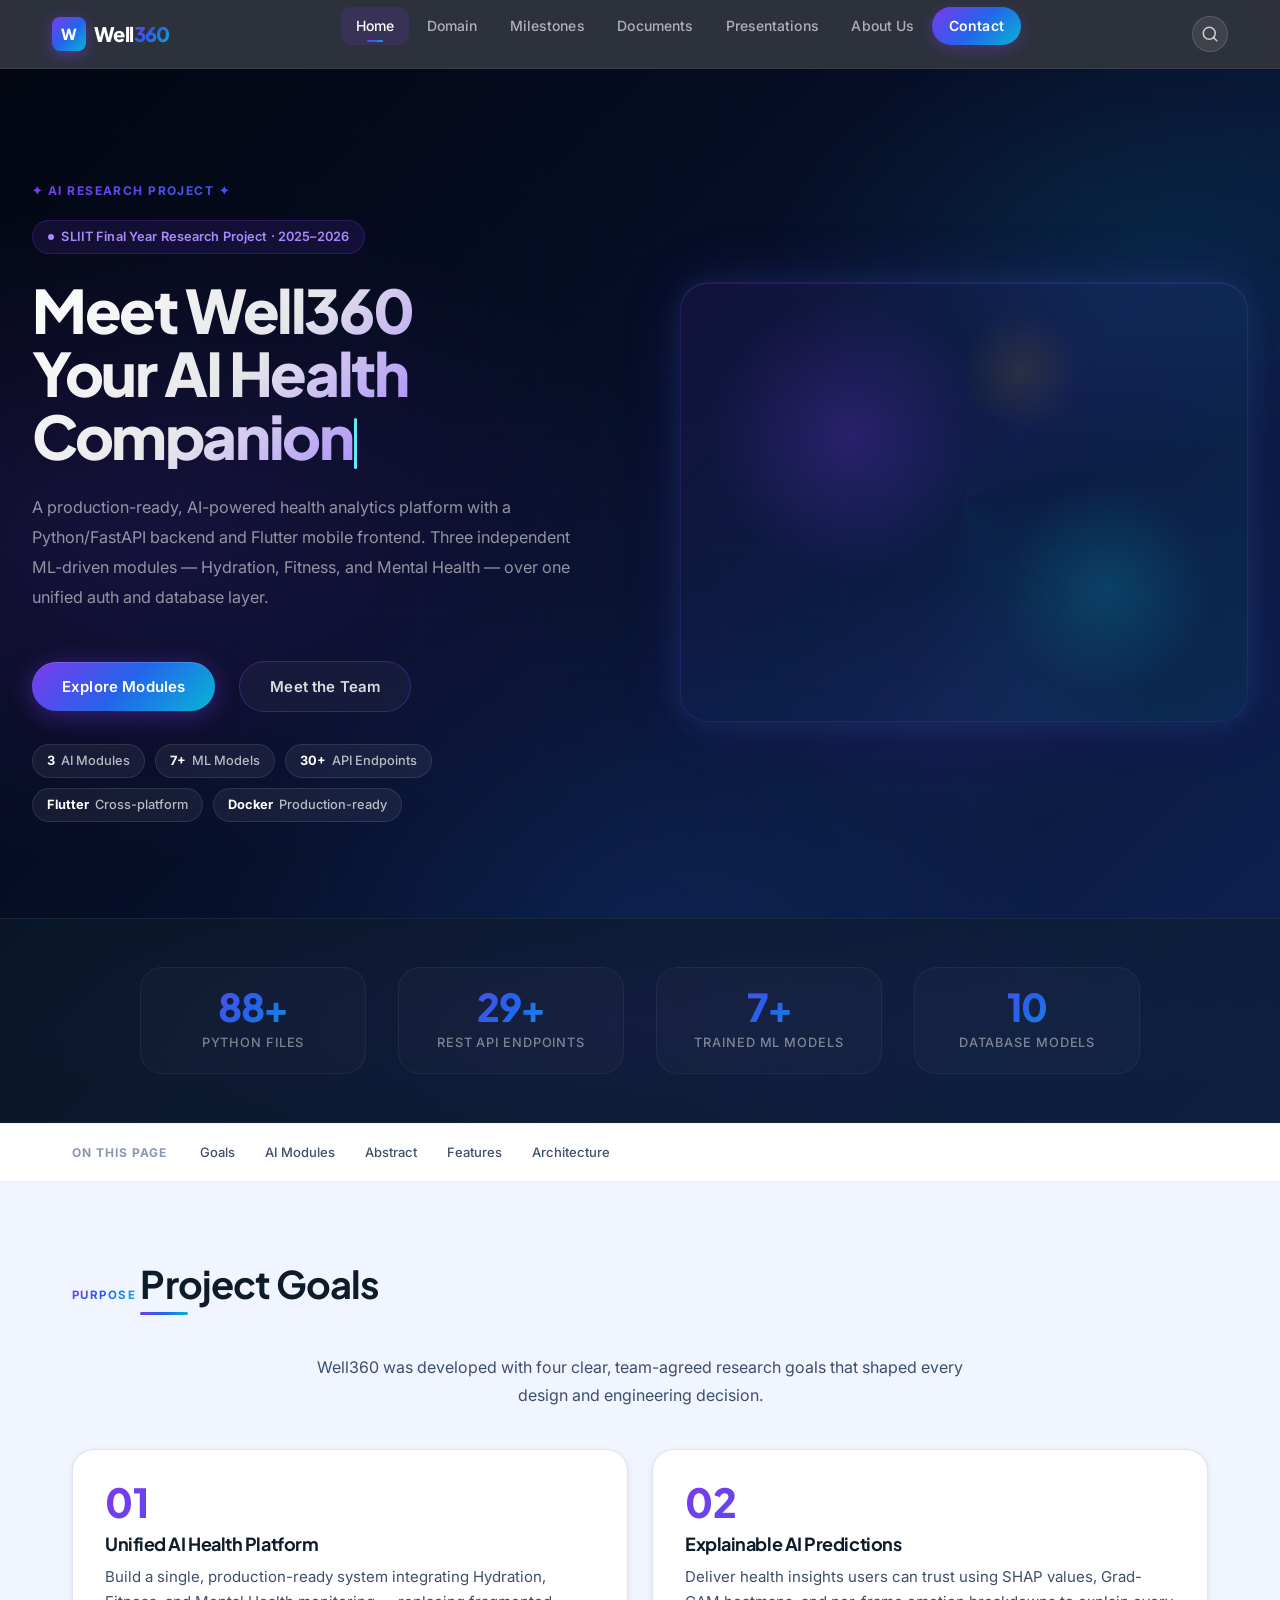
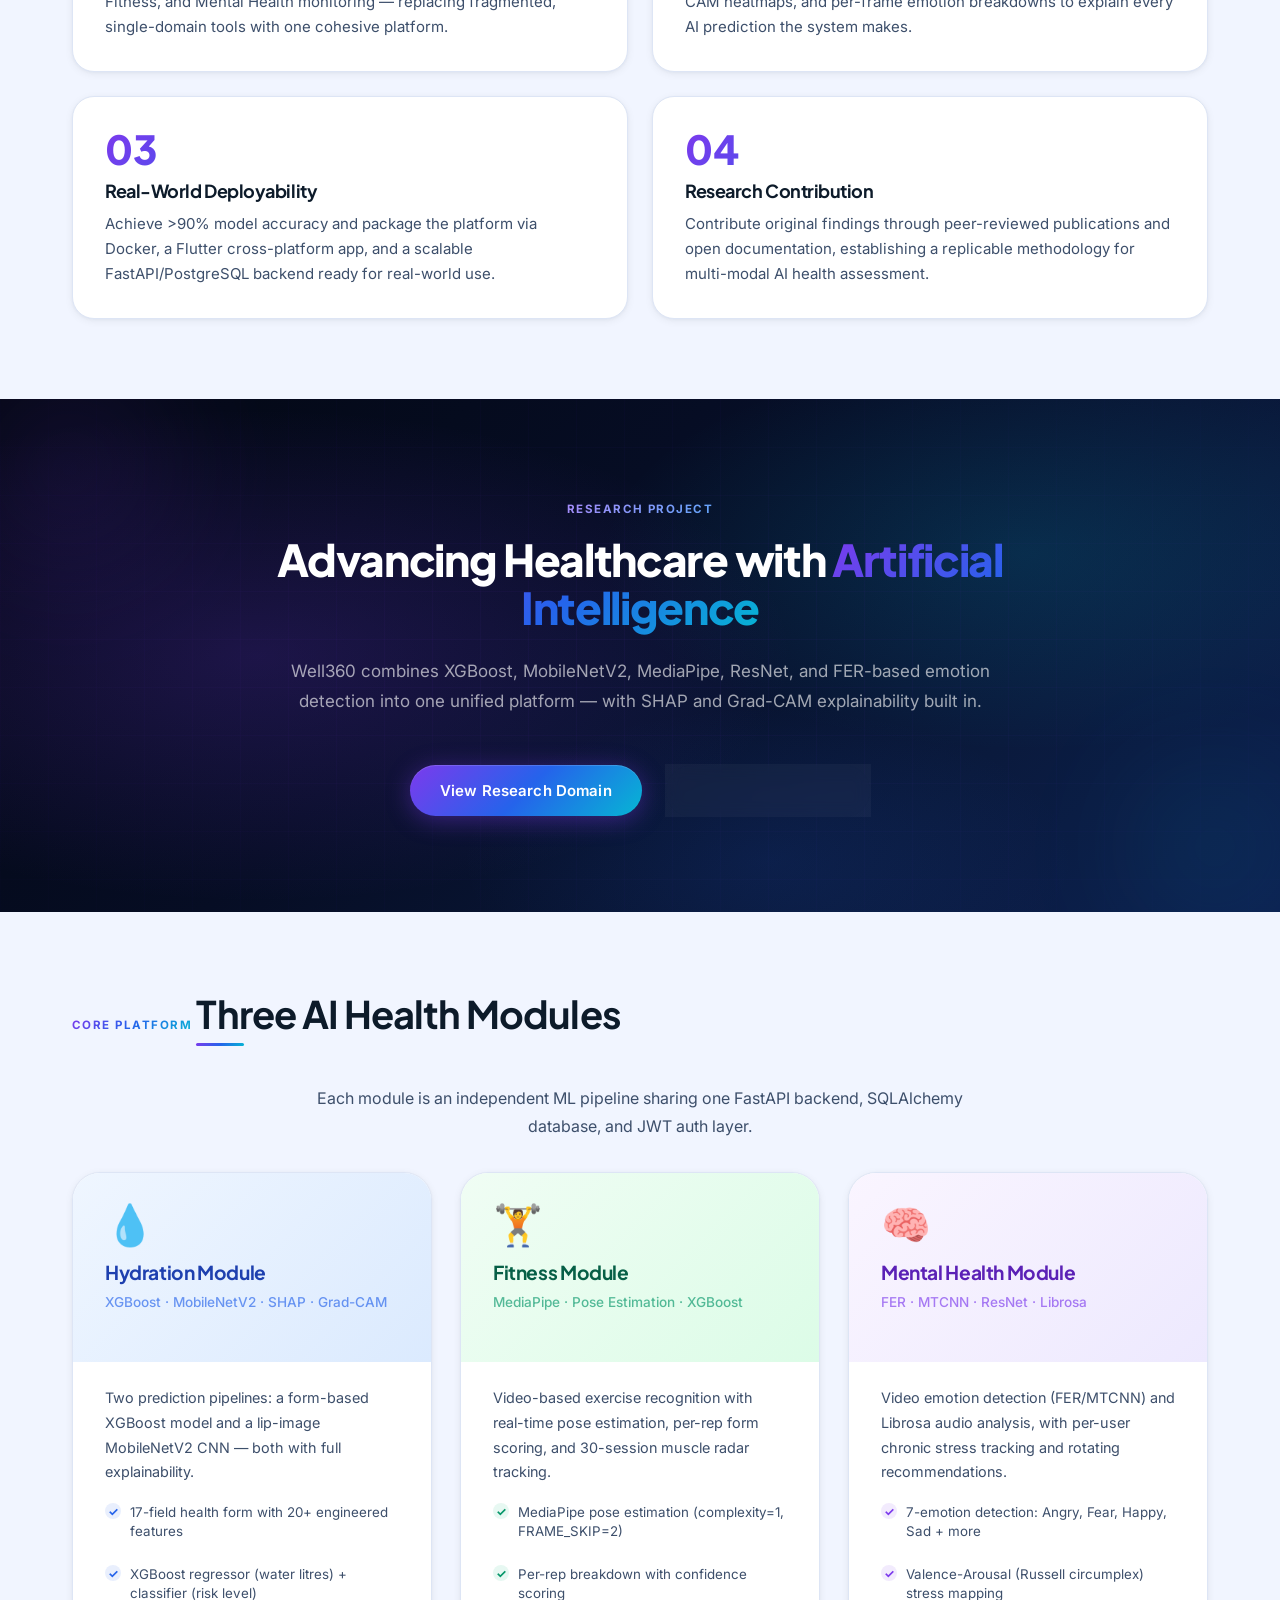
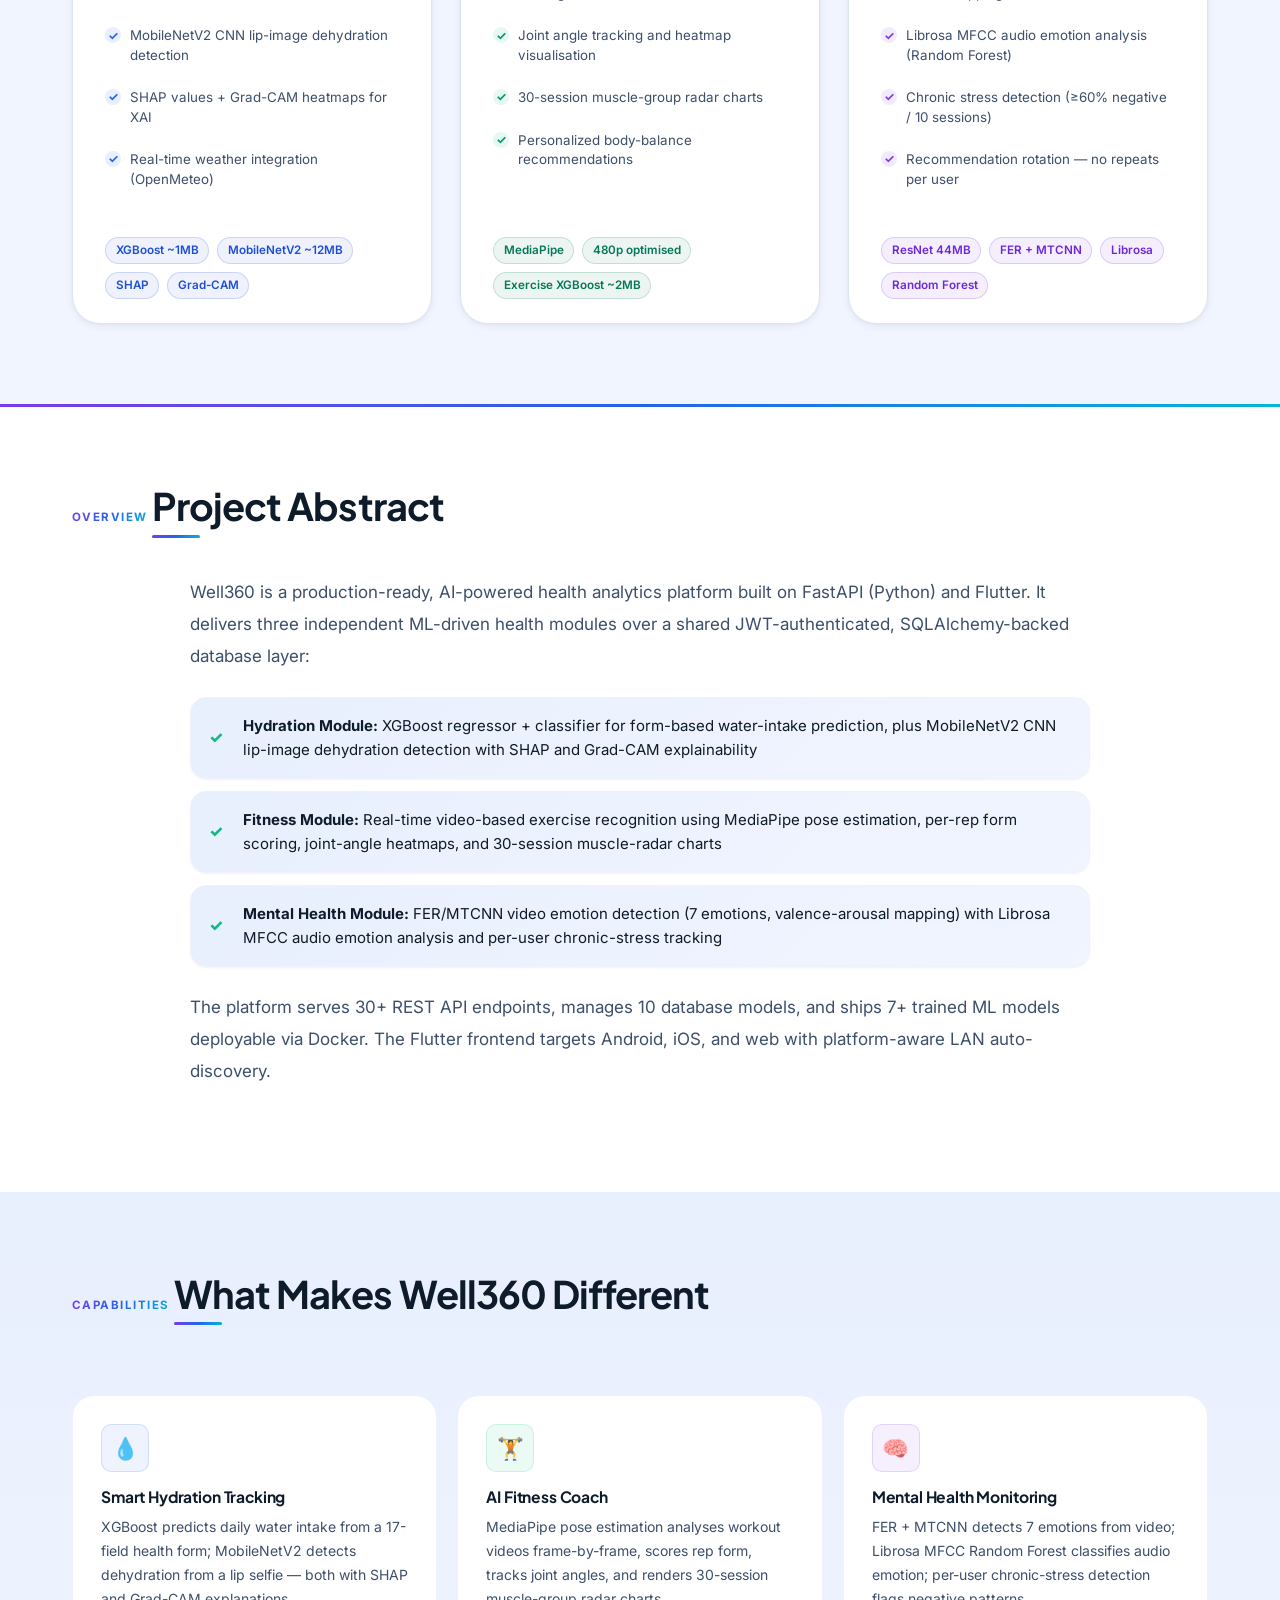
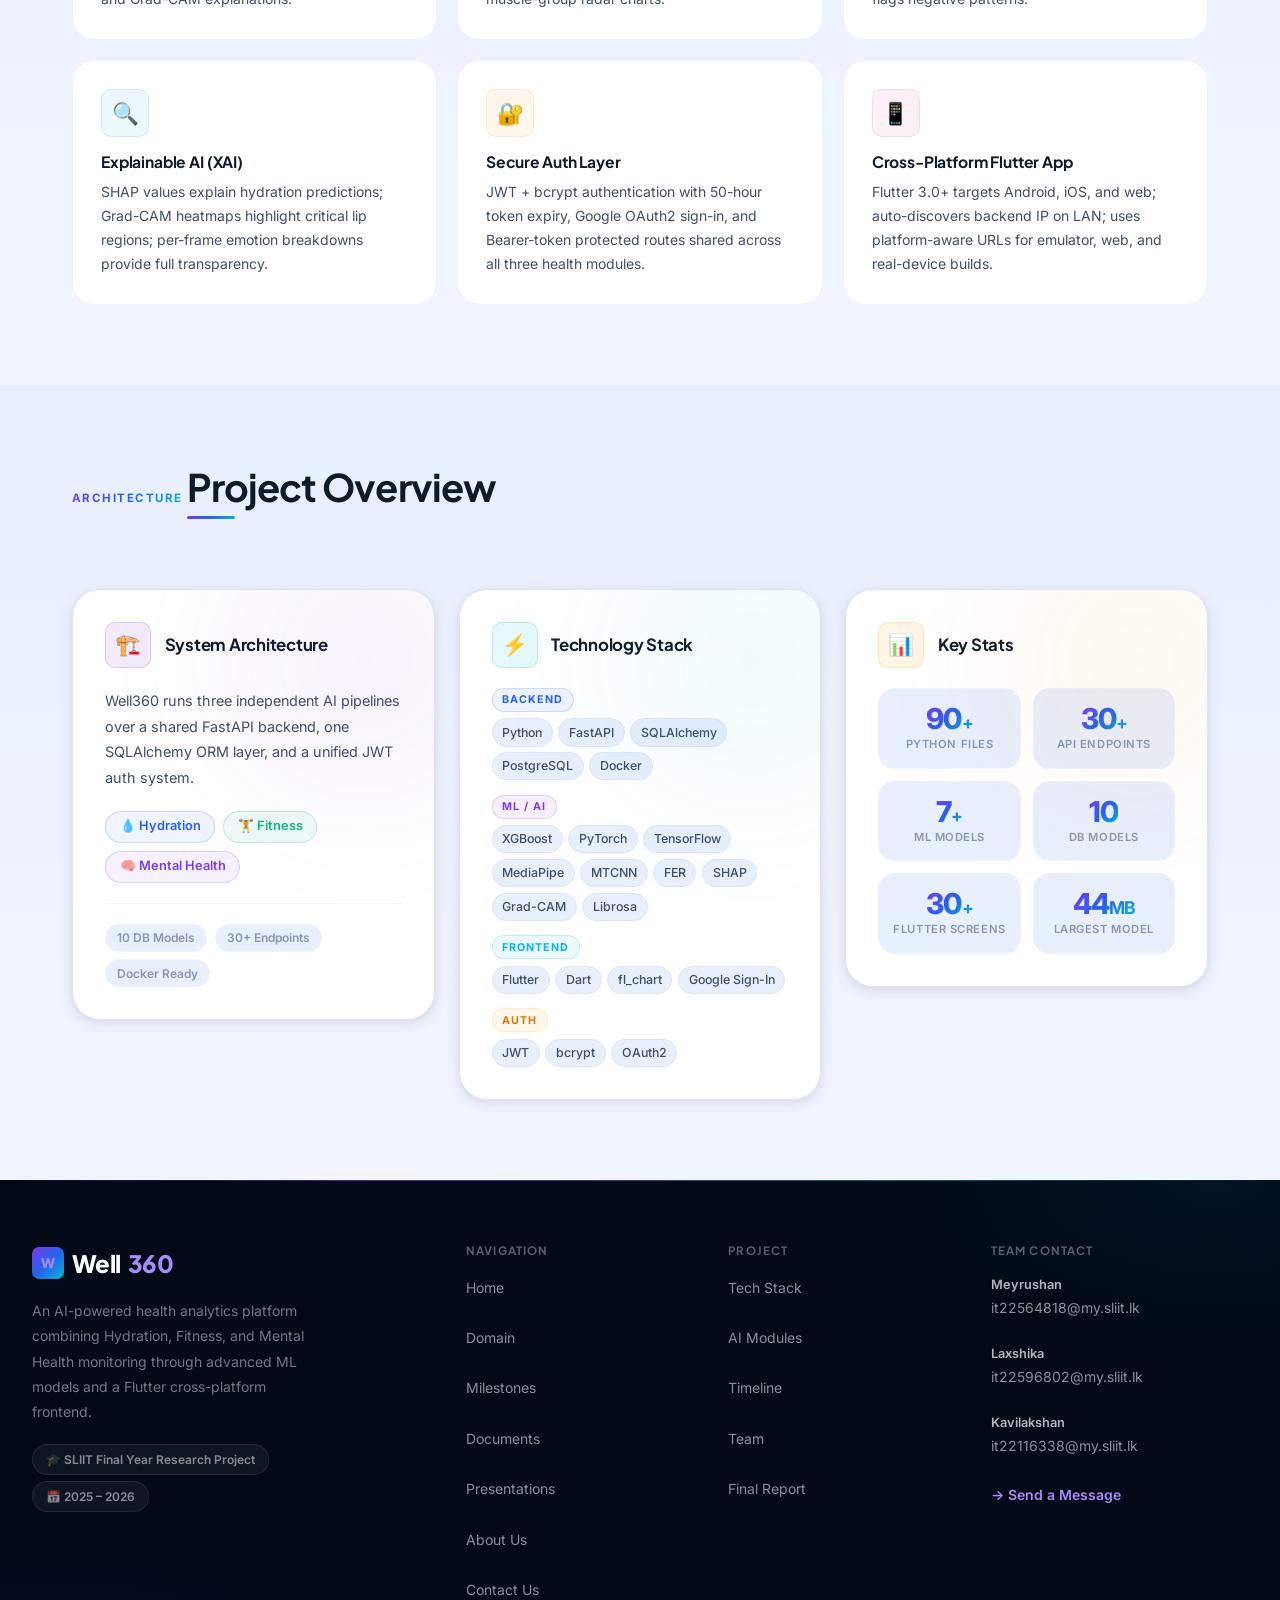
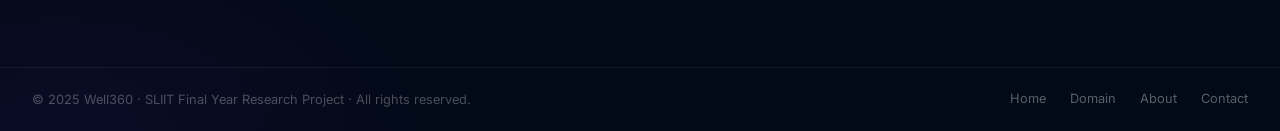
==== commit 46c8e291: "Major_Update" ====
--- a/index.html
+++ b/index.html
@@ -28,6 +28,9 @@
                 <li><a href="about.html" class="nav-link">About Us</a></li>
                 <li><a href="contact.html" class="nav-link nav-cta">Contact</a></li>
             </ul>
+            <button class="nav-search-btn" id="navSearchBtn" aria-label="Search site">
+                <svg xmlns="http://www.w3.org/2000/svg" width="18" height="18" viewBox="0 0 24 24" fill="none" stroke="currentColor" stroke-width="2" stroke-linecap="round" stroke-linejoin="round"><circle cx="11" cy="11" r="8"/><line x1="21" y1="21" x2="16.65" y2="16.65"/></svg>
+            </button>
             <button class="nav-toggle" id="navToggle" aria-label="Toggle navigation" aria-expanded="false">
                 <span class="toggle-bar"></span>
                 <span class="toggle-bar"></span>
@@ -37,7 +40,7 @@
     </nav>
 
     <!-- ── Hero ── -->
-    <section class="hero">
+    <section class="hero" id="home">
         <div class="hero-content">
             <div class="hero-badge reveal">
                 <span class="hero-badge-dot"></span>
@@ -94,6 +97,56 @@
         </div>
     </div>
 
+    <!-- ── On This Page ── -->
+    <nav class="page-contents" aria-label="Page contents">
+        <div class="page-contents-inner">
+            <span class="page-contents-label">On this page</span>
+            <div class="page-contents-links">
+                <a href="#goals">Goals</a>
+                <a href="#modules">AI Modules</a>
+                <a href="#abstract">Abstract</a>
+                <a href="#features">Features</a>
+                <a href="#architecture">Architecture</a>
+            </div>
+        </div>
+    </nav>
+
+    <!-- ── Project Goals ── -->
+    <section class="goals-section" id="goals">
+        <div class="section-container">
+            <span class="section-eyebrow reveal">Purpose</span>
+            <h2 class="reveal">Project Goals</h2>
+            <p class="section-subtitle reveal">Well360 was developed with four clear, team-agreed research goals that shaped every design and engineering decision.</p>
+            <div class="goals-grid reveal-group">
+
+                <div class="goal-card">
+                    <div class="goal-number">01</div>
+                    <h3>Unified AI Health Platform</h3>
+                    <p>Build a single, production-ready system integrating Hydration, Fitness, and Mental Health monitoring — replacing fragmented, single-domain tools with one cohesive platform.</p>
+                </div>
+
+                <div class="goal-card">
+                    <div class="goal-number">02</div>
+                    <h3>Explainable AI Predictions</h3>
+                    <p>Deliver health insights users can trust using SHAP values, Grad-CAM heatmaps, and per-frame emotion breakdowns to explain every AI prediction the system makes.</p>
+                </div>
+
+                <div class="goal-card">
+                    <div class="goal-number">03</div>
+                    <h3>Real-World Deployability</h3>
+                    <p>Achieve &gt;90% model accuracy and package the platform via Docker, a Flutter cross-platform app, and a scalable FastAPI/PostgreSQL backend ready for real-world use.</p>
+                </div>
+
+                <div class="goal-card">
+                    <div class="goal-number">04</div>
+                    <h3>Research Contribution</h3>
+                    <p>Contribute original findings through peer-reviewed publications and open documentation, establishing a replicable methodology for multi-modal AI health assessment.</p>
+                </div>
+
+            </div>
+        </div>
+    </section>
+
     <!-- ── CTA Banner ── -->
     <section class="cta-banner">
         <div class="cta-orb cta-orb-1"></div>
@@ -110,7 +163,7 @@
     </section>
 
     <!-- ── 3 ML Modules ── -->
-    <section class="modules-section">
+    <section class="modules-section" id="modules">
         <div class="section-container">
             <span class="section-eyebrow reveal">Core Platform</span>
             <h2 class="reveal">Three AI Health Modules</h2>
@@ -196,7 +249,7 @@
     </section>
 
     <!-- ── Abstract ── -->
-    <section class="abstract">
+    <section class="abstract" id="abstract">
         <div class="section-container">
             <span class="section-eyebrow reveal">Overview</span>
             <h2 class="reveal">Project Abstract</h2>
@@ -219,7 +272,7 @@
     </section>
 
     <!-- ── Key Features ── -->
-    <section class="features-section-premium">
+    <section class="features-section-premium" id="features">
         <div class="section-container">
             <span class="section-eyebrow reveal">Capabilities</span>
             <h2 class="reveal">What Makes Well360 Different</h2>
@@ -259,7 +312,7 @@
     </section>
 
     <!-- ── Project Overview ── -->
-    <section class="overview">
+    <section class="overview" id="architecture">
         <div class="section-container">
             <span class="section-eyebrow reveal">Architecture</span>
             <h2 class="reveal">Project Overview</h2>
@@ -378,6 +431,8 @@
                         <li><a href="milestones.html">Milestones</a></li>
                         <li><a href="documents.html">Documents</a></li>
                         <li><a href="presentations.html">Presentations</a></li>
+                        <li><a href="about.html">About Us</a></li>
+                        <li><a href="contact.html">Contact Us</a></li>
                     </ul>
                 </div>
                 <div class="footer-col">
@@ -430,6 +485,21 @@
     </footer>
 
     <button class="back-to-top" id="backToTop" aria-label="Back to top">↑</button>
+    <!-- ── Search Overlay ── -->
+    <div class="search-overlay" id="searchOverlay" aria-hidden="true">
+        <div class="search-overlay-backdrop" id="searchBackdrop"></div>
+        <div class="search-overlay-box">
+            <div class="search-overlay-header">
+                <svg xmlns="http://www.w3.org/2000/svg" width="20" height="20" viewBox="0 0 24 24" fill="none" stroke="currentColor" stroke-width="2" stroke-linecap="round" stroke-linejoin="round"><circle cx="11" cy="11" r="8"/><line x1="21" y1="21" x2="16.65" y2="16.65"/></svg>
+                <input type="text" id="searchInput" class="search-input" placeholder="Search Well360..." autocomplete="off" spellcheck="false">
+                <button class="search-close-btn" id="searchClose" aria-label="Close search">✕</button>
+            </div>
+            <div class="search-results" id="searchResults">
+                <p class="search-hint">Try: "hydration", "milestones", "contact", "team", "documents"</p>
+            </div>
+            <div class="search-shortcut-hint">Press <kbd>Esc</kbd> to close · <kbd>Ctrl K</kbd> to open</div>
+        </div>
+    </div>
     <script src="main.js"></script>
 </body>
 </html>
--- a/style.css
+++ b/style.css
@@ -169,7 +169,7 @@
     -webkit-backdrop-filter: blur(28px) saturate(200%);
     position: sticky;
     top: 0;
-    z-index: 1000;
+    z-index: 1002;
     border-bottom: 1px solid rgba(255,255,255,0.06);
     transition: background 0.3s var(--ease), box-shadow 0.3s var(--ease), border-color 0.3s;
 }
@@ -901,9 +901,7 @@
 }
 
 @media (max-width: 480px) {
-    .cta-banner { padding: 4rem var(--spacing-sm); }
-    .cta-banner h2 { font-size: 1.625rem; }
-    .cta-banner-actions { flex-direction: column; }
+    .cta-banner h2 { font-size: 1.5rem; }
 }
 
 /* ================================================
@@ -2233,6 +2231,23 @@
     position: relative;
 }
 
+.member-avatar-photo {
+    background: var(--bg-subtle);
+    padding: 0;
+    overflow: hidden;
+    width: 72px;
+    height: 72px;
+}
+
+.member-avatar-photo img {
+    width: 100%;
+    height: 100%;
+    object-fit: cover;
+    object-position: top center;
+    border-radius: 50%;
+    display: block;
+}
+
 .member-header-info { position: relative; }
 
 .member-name {
@@ -2347,13 +2362,52 @@
     border-color: rgba(6,182,212,0.45);
 }
 
+.member-id {
+    font-size: 0.75rem;
+    font-weight: 600;
+    color: var(--violet-light);
+    letter-spacing: 0.04em;
+    margin: 0.1rem 0 0.25rem;
+    opacity: 0.85;
+}
+
+.member-achievement {
+    margin-top: var(--spacing-md);
+    padding-top: var(--spacing-md);
+    border-top: 1px solid var(--border-subtle);
+}
+
+.achievement-link {
+    display: inline-flex;
+    align-items: flex-start;
+    gap: 0.375rem;
+    font-size: 0.875rem;
+    color: var(--violet);
+    text-decoration: none;
+    line-height: 1.5;
+    transition: var(--transition-fast);
+}
+
+.achievement-link:hover {
+    color: var(--blue);
+    text-decoration: underline;
+}
+
 .member-email {
     color: var(--text-muted);
     font-size: 0.8rem;
-    margin-top: auto;
+    margin-top: var(--spacing-md);
     padding-top: var(--spacing-md);
     border-top: 1px solid var(--border-subtle);
 }
+
+.member-email a {
+    color: var(--text-secondary);
+    text-decoration: none;
+    transition: color 0.2s;
+}
+
+.member-email a:hover { color: var(--violet); }
 
 .advisors-section { background: var(--surface); padding: var(--spacing-2xl) var(--spacing-lg); }
 
@@ -3441,140 +3495,868 @@
 }
 
 /* ================================================
-   RESPONSIVE — NEW COMPONENTS
+   RESPONSIVE
    ================================================ */
+
+/* ── 1200px: Wide tablets / small desktops ── */
+@media (max-width: 1200px) {
+    .hero { padding: 6rem var(--spacing-lg) 5rem; }
+    .hero-title { font-size: 3.25rem; }
+}
+
+/* ── 1024px: Tablets landscape ── */
 @media (max-width: 1024px) {
     .modules-grid, .features-grid-premium { grid-template-columns: 1fr 1fr; }
     .footer-grid { grid-template-columns: 1fr 1fr; gap: 2rem; }
     .stats-strip-grid { grid-template-columns: repeat(2, 1fr); }
-}
-
-@media (max-width: 768px) {
-    .nav-toggle { display: flex; }
-
-    .nav-menu {
-        position: fixed;
-        top: 68px; left: 0; right: 0; bottom: 0;
-        background: rgba(3,7,18,0.97);
-        backdrop-filter: blur(24px);
-        flex-direction: column;
-        align-items: stretch;
-        padding: 1.5rem var(--spacing-md);
-        gap: 0.25rem;
-        overflow-y: auto;
-        transform: translateX(100%);
-        transition: transform 0.35s var(--ease);
-        border-top: 1px solid rgba(255,255,255,0.06);
-    }
-
-    .nav-menu.nav-open { transform: translateX(0); }
-
-    .nav-link {
-        font-size: 1rem;
-        padding: 0.85rem 1rem;
-        border-radius: var(--radius-lg);
-        border: 1px solid rgba(255,255,255,0.04);
-    }
-
-    .nav-cta { text-align: center; margin-top: 0.5rem; }
-
-    .modules-grid, .features-grid-premium, .overview-content { grid-template-columns: 1fr; }
-    .footer-grid { grid-template-columns: 1fr; gap: 2rem; }
-    .stats-strip-grid { grid-template-columns: repeat(2, 1fr); gap: 1rem; }
-    .stat-strip-num { font-size: 1.9rem; }
-    .hero-stat-badges { display: none; }
-    .footer-bottom-inner { flex-direction: column; align-items: center; text-align: center; }
-    .back-to-top { bottom: 1.25rem; right: 1.25rem; width: 40px; height: 40px; font-size: 1rem; }
-}
-
-@media (max-width: 480px) {
-    .stats-strip-grid { grid-template-columns: 1fr 1fr; }
-    .footer-bottom-links { flex-wrap: wrap; justify-content: center; gap: 1rem; }
-}
-
-/* ================================================
-   RESPONSIVE — ORIGINAL
-   ================================================ */
-@media (max-width: 1024px) {
+
     .timeline::before { left: 0; }
     .milestone-item { flex-direction: row !important; }
     .milestone-item .milestone-card { margin-left: 65px !important; margin-right: 0 !important; width: 100%; }
     .milestone-marker { left: -28px; }
 }
 
+/* ── 900px: Contact form split ── */
+@media (max-width: 900px) {
+    .contact-form-split { grid-template-columns: 1fr; }
+    .cta-banner h2 { font-size: 2rem; }
+}
+
+/* ── 768px: Tablets portrait / large phones ── */
 @media (max-width: 768px) {
     :root { --spacing-2xl: 3.5rem; }
+
+    /* Typography */
     h1 { font-size: 2.125rem; }
     h2 { font-size: 1.75rem; }
     h3 { font-size: 1.25rem; }
 
+    /* Navigation — hamburger + full-screen drawer */
+    .nav-toggle { display: flex; }
+    .nav-menu {
+        /* Covers the ENTIRE viewport so iOS backdrop-filter bug cannot trap it */
+        position: fixed;
+        inset: 0;
+        padding-top: 68px; /* push links below the sticky navbar */
+        background: rgba(3, 7, 18, 0.98);
+        flex-direction: column;
+        align-items: stretch;
+        padding-left: var(--spacing-md);
+        padding-right: var(--spacing-md);
+        padding-bottom: 2rem;
+        gap: 0.25rem;
+        overflow-y: auto;
+        -webkit-overflow-scrolling: touch;
+        transform: translateX(100%);
+        transition: transform 0.35s var(--ease);
+        z-index: 1001; /* above page content; navbar is 1002 so stays visible */
+    }
+    /* Re-apply padding-top after shorthand resets it */
+    .nav-menu { padding-top: 68px; }
+    .nav-menu.nav-open { transform: translateX(0); }
+    .nav-link {
+        font-size: 1.0625rem;
+        padding: 0.9rem 1.125rem;
+        border-radius: var(--radius-lg);
+        border: 1px solid rgba(255,255,255,0.06);
+        min-height: 48px;
+        display: flex;
+        align-items: center;
+    }
+    .nav-cta { text-align: center; margin-top: 0.75rem; justify-content: center; }
+
+    /* Hero — single column, centred */
     .hero {
         grid-template-columns: 1fr;
         padding: 4.5rem var(--spacing-lg) 3.5rem;
         min-height: auto;
+        text-align: center;
     }
-
     .hero::after { display: none; }
+    .hero-content { max-width: 100%; }
     .hero-content::before { font-size: 0.7rem; }
     .hero-title { font-size: 2.25rem; }
     .hero-subtitle { font-size: 1.1rem; }
-    .visual-element { height: 240px; }
-
-    .nav-menu { gap: 0.125rem; }
-    .nav-link { padding: 0.4rem 0.55rem; font-size: 0.82rem; }
-
+    .hero-buttons { justify-content: center; flex-wrap: wrap; }
+    .hero-stat-badges { display: none; }
+    .visual-element { height: 220px; }
+
+    /* Sections */
     .section-container { padding: 0 var(--spacing-md); }
     section { padding: var(--spacing-xl) var(--spacing-md); }
 
+    /* Page header */
+    .page-header { padding: 3.5rem var(--spacing-lg) 3rem; }
+    .page-header h1 { font-size: 2rem; }
+
+    /* All main grids → single column */
+    .modules-grid, .features-grid-premium, .features-grid,
+    .overview-content, .ov-stats-grid, .faq-grid, .categories-grid,
+    .tech-grid, .summary-grid, .stats-grid, .objectives-grid,
+    .components-grid, .documents-grid, .presentations-grid, .advisors-grid,
+    .details-grid, .skills-content, .skill-category,
+    .guidelines-grid, .overview-block { grid-template-columns: 1fr; }
+
+    /* Contact grid → 2 columns on tablet */
+    .contact-grid { grid-template-columns: repeat(2, 1fr); }
+
+    /* Directory → 2 columns on tablet */
+    .directory-grid { grid-template-columns: repeat(2, 1fr); }
+
+    /* Links section → 1 column */
+    .links-content { grid-template-columns: 1fr; }
+
+    /* Stats strip */
+    .stats-strip-grid { grid-template-columns: repeat(2, 1fr); gap: 1rem; }
+    .stat-strip-num { font-size: 1.9rem; }
+
+    /* Footer */
+    .footer-grid { grid-template-columns: 1fr; gap: 2rem; }
+    .footer-content { flex-direction: column; text-align: center; }
+    .footer-links { justify-content: center; }
+    .footer-bottom-inner { flex-direction: column; align-items: center; text-align: center; }
+    .footer-bottom-links { flex-wrap: wrap; justify-content: center; gap: 1rem; }
+
+    /* Team cards */
     .team-member-card { min-height: auto; }
     .member-header { padding: var(--spacing-md); }
     .member-body { padding: var(--spacing-md); }
 
-    .overview-content, .ov-stats-grid, .contact-grid, .faq-grid, .categories-grid,
-    .tech-grid, .summary-grid, .stats-grid, .objectives-grid,
-    .components-grid, .documents-grid, .presentations-grid, .advisors-grid,
-    .details-grid, .skills-content, .skill-category { grid-template-columns: 1fr; }
-
-    .features-grid { grid-template-columns: 1fr; }
-    .footer-content { flex-direction: column; text-align: center; }
-    .footer-links { justify-content: center; }
+    /* Misc */
     .contact-form { gap: var(--spacing-md); }
     .detail-block, .domain-content { max-width: 100%; }
     .milestone-info { grid-template-columns: 1fr; }
-    .page-header { padding: 3.5rem var(--spacing-lg) 3rem; }
-    .page-header h1 { font-size: 2rem; }
-
+    .back-to-top { bottom: 1.25rem; right: 1.25rem; width: 40px; height: 40px; font-size: 1rem; }
+
+    /* Section headings centred on mobile */
     .section-container > h2::after { left: 50%; transform: translateX(-50%); }
     .section-container > h2 { display: block; text-align: center; }
 }
 
+/* ── 600px: Medium phones ── */
+@media (max-width: 600px) {
+    /* Hide decorative hero visual — text stands alone */
+    .hero-visual { display: none; }
+
+    /* CTA banner */
+    .cta-banner { padding: 4rem var(--spacing-sm); }
+    .cta-banner h2 { font-size: 1.75rem; }
+    .cta-banner-actions { flex-direction: column; align-items: stretch; }
+    .cta-banner-actions .btn { width: 100%; justify-content: center; }
+
+    /* Document/presentation meta wraps on narrow screens */
+    .document-meta { flex-wrap: wrap; gap: 0.5rem; }
+
+    /* Contact grid → single column */
+    .contact-grid { grid-template-columns: 1fr; }
+
+    /* Directory → single column */
+    .directory-grid { grid-template-columns: 1fr; }
+
+    /* Presentation/document grids already 1 col via 768px rule */
+
+    /* Footer badges */
+    .footer-badge { display: block; width: fit-content; }
+
+    /* Disable hover transforms on touch screens */
+    .feature-card:hover,
+    .document-card:hover,
+    .presentation-card:hover,
+    .objective-card:hover,
+    .overview-item:hover,
+    .contact-card:hover,
+    .directory-card:hover { transform: none; box-shadow: var(--shadow-md); }
+}
+
+/* ── 480px: Small phones ── */
 @media (max-width: 480px) {
     :root { --spacing-2xl: 3rem; }
+
+    /* Typography */
     h1 { font-size: 1.625rem; }
     h2 { font-size: 1.375rem; }
     h3 { font-size: 1.0625rem; }
 
+    /* Hero */
     .hero { padding: 3rem var(--spacing-sm) 2.5rem; }
     .hero-title { font-size: 1.875rem; }
     .hero-subtitle { font-size: 1rem; }
-    .hero-buttons { flex-direction: column; }
-    .btn { width: 100%; }
-
-    .nav-menu { gap: 0; }
-    .nav-link { padding: 0.375rem 0.4rem; font-size: 0.75rem; }
-
+    .hero-description { font-size: 0.9375rem; }
+    .hero-buttons { flex-direction: column; align-items: stretch; }
+    .hero-buttons .btn { width: 100%; justify-content: center; }
+
+    /* Sections */
     .section-container { padding: 0 var(--spacing-sm); }
     section { padding: var(--spacing-lg) var(--spacing-sm); }
 
+    /* Page header */
     .page-header { padding: 2.5rem var(--spacing-sm) 2rem; }
     .page-header h1 { font-size: 1.5rem; }
     .page-header p { font-size: 0.9375rem; }
 
+    /* Stats strip stays 2×2 */
+    .stats-strip-grid { grid-template-columns: 1fr 1fr; }
+    .footer-bottom-links { flex-wrap: wrap; justify-content: center; gap: 1rem; }
+
+    /* Form submit full width */
+    .form-btn { width: 100%; }
+
+    /* Milestone timeline */
+    .milestone-card { margin-left: 55px !important; }
+    .milestone-marker { left: -23px; width: 42px; height: 42px; font-size: 0.875rem; }
+
+    /* Misc */
     .abstract-content, .overview-content, .about-content { max-width: 100%; }
     .form-container { max-width: 100%; }
-
-    .milestone-card { margin-left: 55px !important; }
-    .milestone-marker { left: -23px; width: 42px; height: 42px; font-size: 0.875rem; }
+    .doc-btn, .pres-btn { width: 100%; justify-content: center; }
+}
+
+/* ── 360px: Very small phones ── */
+@media (max-width: 360px) {
+    :root { --spacing-2xl: 2.5rem; }
+
+    h1 { font-size: 1.5rem; }
+    h2 { font-size: 1.25rem; }
+    h3 { font-size: 1rem; }
+
+    .hero { padding: 2.5rem var(--spacing-xs) 2rem; }
+    .hero-title { font-size: 1.625rem; }
+
+    .section-container { padding: 0 var(--spacing-xs); }
+    section { padding: var(--spacing-md) var(--spacing-xs); }
+
+    .page-header { padding: 2rem var(--spacing-xs) 1.5rem; }
+    .page-header h1 { font-size: 1.375rem; }
+
+    .nav-link { font-size: 0.9375rem; padding: 0.8rem 1rem; }
+
+    .stats-strip-grid { grid-template-columns: 1fr 1fr; gap: 0.5rem; }
+    .stat-strip-num { font-size: 1.5rem; }
+
+    .milestone-card { margin-left: 48px !important; }
+    .milestone-marker { left: -20px; width: 36px; height: 36px; font-size: 0.8125rem; }
+}
+
+/* ================================================
+   PROJECT GOALS SECTION
+   ================================================ */
+.goals-section {
+    padding: var(--spacing-2xl) 0;
+    background: var(--bg-base);
+}
+
+.goals-grid {
+    display: grid;
+    grid-template-columns: repeat(2, 1fr);
+    gap: 1.5rem;
+    margin-top: 2.5rem;
+}
+
+.goal-card {
+    background: var(--surface);
+    border: 1.5px solid var(--border);
+    border-radius: var(--radius-xl);
+    padding: 2rem;
+    position: relative;
+    transition: var(--transition);
+    box-shadow: var(--shadow-sm);
+}
+
+.goal-card:hover {
+    border-color: var(--violet-light);
+    box-shadow: var(--shadow-md), 0 0 0 1px rgba(124,58,237,0.1);
+    transform: translateY(-3px);
+}
+
+.goal-number {
+    font-family: var(--font-display);
+    font-size: 2.5rem;
+    font-weight: 800;
+    background: var(--grad-accent);
+    -webkit-background-clip: text;
+    -webkit-text-fill-color: transparent;
+    background-clip: text;
+    line-height: 1;
+    margin-bottom: 0.75rem;
+}
+
+.goal-card h3 {
+    font-family: var(--font-display);
+    font-size: 1.125rem;
+    font-weight: 700;
+    color: var(--text-primary);
+    margin-bottom: 0.625rem;
+}
+
+.goal-card p {
+    font-size: 0.9375rem;
+    color: var(--text-secondary);
+    line-height: 1.65;
+    margin: 0;
+}
+
+@media (max-width: 768px) {
+    .goals-grid { grid-template-columns: 1fr; }
+}
+
+@media (max-width: 600px) {
+    .goal-card:hover { transform: none; box-shadow: var(--shadow-md); }
+}
+
+/* ================================================
+   CONTACT EMAIL LIST
+   ================================================ */
+.contact-emails-list {
+    display: flex;
+    flex-direction: column;
+    gap: 0.5rem;
+    margin: 0.5rem 0 0.75rem;
+}
+
+.contact-email-row {
+    display: flex;
+    flex-direction: column;
+    gap: 0.1rem;
+}
+
+.contact-email-name {
+    font-size: 0.6875rem;
+    font-weight: 700;
+    text-transform: uppercase;
+    letter-spacing: 0.07em;
+    color: var(--text-muted);
+}
+
+/* ================================================
+   EMAIL TEMPLATE SECTION
+   ================================================ */
+.email-template-section {
+    padding: var(--spacing-2xl) 0;
+    background: var(--bg-subtle);
+}
+
+.email-template-wrap {
+    max-width: 700px;
+    margin: 2rem auto 1rem;
+    background: var(--surface);
+    border: 1.5px solid var(--border);
+    border-radius: var(--radius-xl);
+    overflow: hidden;
+    box-shadow: var(--shadow-md);
+}
+
+.email-template-header {
+    display: flex;
+    align-items: center;
+    justify-content: space-between;
+    padding: 0.875rem 1.25rem;
+    background: var(--grad-card-dark);
+    border-bottom: 1px solid rgba(255,255,255,0.08);
+}
+
+.email-template-label {
+    font-size: 0.875rem;
+    font-weight: 600;
+    color: rgba(255,255,255,0.85);
+}
+
+.copy-template-btn {
+    background: rgba(255,255,255,0.12);
+    border: 1px solid rgba(255,255,255,0.2);
+    border-radius: var(--radius-full);
+    color: white;
+    font-size: 0.8125rem;
+    font-weight: 600;
+    padding: 0.35rem 0.9rem;
+    cursor: pointer;
+    transition: var(--transition-fast);
+    font-family: var(--font-body);
+}
+
+.copy-template-btn:hover { background: rgba(255,255,255,0.22); }
+.copy-template-btn.copied { background: rgba(16,185,129,0.4); border-color: var(--success); }
+
+.email-template-body {
+    display: block;
+    padding: 1.5rem;
+    font-family: var(--font-body);
+    font-size: 0.9rem;
+    line-height: 1.8;
+    color: var(--text-secondary);
+    white-space: pre-wrap;
+    word-break: break-word;
+    margin: 0;
+    background: var(--surface);
+    user-select: all;
+}
+
+.email-template-note {
+    text-align: center;
+    color: var(--text-muted);
+    font-size: 0.875rem;
+    max-width: 700px;
+    margin: 0 auto;
+}
+
+.email-template-note a {
+    color: var(--violet);
+    text-decoration: none;
+    font-weight: 600;
+}
+
+.email-template-note a:hover { text-decoration: underline; }
+
+/* ================================================
+   ASSESSMENT DROPDOWN SELECTOR
+   ================================================ */
+.assessment-selector {
+    padding: var(--spacing-2xl) 0;
+    background: var(--bg-subtle);
+}
+
+.dropdown-selector-wrap {
+    max-width: 480px;
+    margin: 2rem auto 2.5rem;
+}
+
+.dropdown-label {
+    display: block;
+    font-weight: 600;
+    color: var(--text-primary);
+    margin-bottom: 0.625rem;
+    font-size: 0.9375rem;
+}
+
+.custom-select-wrap { position: relative; }
+
+.assessment-select {
+    width: 100%;
+    appearance: none;
+    -webkit-appearance: none;
+    background: var(--surface);
+    border: 1.5px solid var(--border);
+    border-radius: var(--radius-lg);
+    padding: 0.875rem 3rem 0.875rem 1.25rem;
+    font-family: var(--font-body);
+    font-size: 1rem;
+    font-weight: 500;
+    color: var(--text-primary);
+    cursor: pointer;
+    transition: var(--transition-fast);
+    box-shadow: var(--shadow-sm);
+}
+
+.assessment-select:focus {
+    outline: none;
+    border-color: var(--violet);
+    box-shadow: var(--shadow-sm), 0 0 0 3px rgba(124,58,237,0.15);
+}
+
+.select-arrow {
+    position: absolute;
+    right: 1.125rem;
+    top: 50%;
+    transform: translateY(-50%);
+    pointer-events: none;
+    color: var(--text-muted);
+    font-size: 1.25rem;
+}
+
+.assessment-cards-wrap {
+    max-width: 780px;
+    margin: 0 auto;
+}
+
+.assessment-detail-card {
+    display: none;
+    background: var(--surface);
+    border: 1.5px solid var(--border);
+    border-radius: var(--radius-2xl);
+    overflow: hidden;
+    box-shadow: var(--shadow-md);
+    animation: fadeSlideIn 0.3s var(--ease);
+}
+
+.assessment-detail-card.active { display: block; }
+
+@keyframes fadeSlideIn {
+    from { opacity: 0; transform: translateY(10px); }
+    to   { opacity: 1; transform: translateY(0); }
+}
+
+.adc-header {
+    display: flex;
+    align-items: center;
+    gap: 1rem;
+    padding: 1.5rem 1.75rem;
+    background: var(--grad-card-dark);
+    color: white;
+}
+
+.adc-icon-wrap {
+    font-size: 1.75rem;
+    background: rgba(255,255,255,0.1);
+    width: 3rem;
+    height: 3rem;
+    display: flex;
+    align-items: center;
+    justify-content: center;
+    border-radius: var(--radius-lg);
+    flex-shrink: 0;
+}
+
+.adc-header h3 { color: white; font-size: 1.25rem; margin-bottom: 0.375rem; }
+
+.adc-body { padding: 1.75rem; }
+
+.adc-meta-row {
+    display: flex;
+    gap: 2.5rem;
+    margin-bottom: 1.125rem;
+    flex-wrap: wrap;
+}
+
+.adc-meta-item { display: flex; flex-direction: column; gap: 0.2rem; }
+
+.adc-meta-label {
+    font-size: 0.6875rem;
+    font-weight: 700;
+    text-transform: uppercase;
+    letter-spacing: 0.08em;
+    color: var(--text-muted);
+}
+
+.adc-meta-value { font-size: 1rem; font-weight: 600; color: var(--text-primary); }
+
+.adc-marks-value {
+    font-size: 1.5rem;
+    font-weight: 800;
+    background: var(--grad-accent);
+    -webkit-background-clip: text;
+    -webkit-text-fill-color: transparent;
+    background-clip: text;
+}
+
+.adc-marks-track {
+    height: 8px;
+    background: var(--bg-subtle);
+    border-radius: var(--radius-full);
+    margin-bottom: 1.375rem;
+    overflow: hidden;
+}
+
+.adc-marks-fill {
+    height: 100%;
+    background: var(--grad-accent);
+    border-radius: var(--radius-full);
+    transition: width 0.7s var(--ease-out);
+}
+
+.adc-desc {
+    color: var(--text-secondary);
+    font-size: 0.9375rem;
+    line-height: 1.7;
+    margin-bottom: 1.25rem;
+}
+
+.adc-del-title {
+    font-size: 0.75rem;
+    font-weight: 700;
+    text-transform: uppercase;
+    letter-spacing: 0.07em;
+    color: var(--text-muted);
+    margin-bottom: 0.625rem;
+}
+
+.adc-del-list { list-style: none; margin: 0; padding: 0; }
+
+.adc-del-list li {
+    padding: 0.4rem 0.5rem 0.4rem 1.5rem;
+    position: relative;
+    font-size: 0.9375rem;
+    color: var(--text-secondary);
+    border-radius: var(--radius-sm);
+    transition: var(--transition-fast);
+    margin-bottom: 0.25rem;
+}
+
+.adc-del-list li:hover { background: var(--bg-subtle); color: var(--text-primary); }
+
+.adc-del-list li::before {
+    content: '◆';
+    position: absolute;
+    left: 0.4rem;
+    color: var(--violet);
+    font-size: 0.4rem;
+    top: 0.72rem;
+}
+
+@media (max-width: 768px) {
+    .dropdown-selector-wrap { max-width: 100%; }
+    .adc-header { padding: 1.25rem; }
+    .adc-body { padding: 1.25rem; }
+    .adc-meta-row { gap: 1.5rem; }
+}
+
+/* ================================================
+   PAGE CONTENTS / ON-THIS-PAGE QUICK NAV
+   ================================================ */
+.page-contents {
+    background: var(--surface);
+    border-top: 1px solid var(--border-subtle);
+    border-bottom: 1px solid var(--border-subtle);
+    padding: 0.75rem 0;
+}
+
+.page-contents-inner {
+    max-width: 1200px;
+    margin: 0 auto;
+    padding: 0 2rem;
+    display: flex;
+    align-items: center;
+    gap: 1.25rem;
+    flex-wrap: wrap;
+}
+
+.page-contents-label {
+    font-size: 0.75rem;
+    font-weight: 700;
+    text-transform: uppercase;
+    letter-spacing: 0.08em;
+    color: var(--text-muted);
+    white-space: nowrap;
+}
+
+.page-contents-links {
+    display: flex;
+    align-items: center;
+    gap: 0.25rem;
+    flex-wrap: wrap;
+}
+
+.page-contents-links a {
+    font-size: 0.8125rem;
+    font-weight: 500;
+    color: var(--text-secondary);
+    text-decoration: none;
+    padding: 0.3rem 0.75rem;
+    border-radius: var(--radius-full);
+    border: 1px solid transparent;
+    transition: var(--transition-fast);
+}
+
+.page-contents-links a:hover {
+    color: var(--violet);
+    background: rgba(124,58,237,0.06);
+    border-color: rgba(124,58,237,0.2);
+}
+
+@media (max-width: 600px) {
+    .page-contents-inner { gap: 0.75rem; padding: 0 1rem; }
+    .page-contents-links { gap: 0.2rem; }
+    .page-contents-links a { font-size: 0.75rem; padding: 0.25rem 0.6rem; }
+}
+
+/* ================================================
+   BREADCRUMB
+   ================================================ */
+.breadcrumb {
+    display: flex;
+    align-items: center;
+    gap: 0.4rem;
+    font-size: 0.8125rem;
+    color: rgba(255,255,255,0.5);
+    margin-bottom: 0.75rem;
+    justify-content: center;
+}
+.breadcrumb a {
+    color: rgba(255,255,255,0.65);
+    text-decoration: none;
+    transition: color 0.2s;
+}
+.breadcrumb a:hover { color: white; }
+.breadcrumb-sep { opacity: 0.45; }
+.breadcrumb-current { color: rgba(255,255,255,0.9); font-weight: 500; }
+
+/* ================================================
+   SITE SEARCH
+   ================================================ */
+.nav-search-btn {
+    display: flex;
+    align-items: center;
+    justify-content: center;
+    background: rgba(255,255,255,0.08);
+    border: 1px solid rgba(255,255,255,0.14);
+    border-radius: var(--radius-full);
+    color: rgba(255,255,255,0.75);
+    cursor: pointer;
+    width: 36px;
+    height: 36px;
+    padding: 0;
+    flex-shrink: 0;
+    transition: var(--transition-fast);
+}
+.nav-search-btn:hover {
+    background: rgba(255,255,255,0.15);
+    color: white;
+    border-color: rgba(255,255,255,0.3);
+}
+
+/* Overlay */
+.search-overlay {
+    position: fixed;
+    inset: 0;
+    z-index: 9999;
+    display: flex;
+    align-items: flex-start;
+    justify-content: center;
+    padding-top: 5rem;
+    opacity: 0;
+    visibility: hidden;
+    transition: opacity 0.22s var(--ease), visibility 0.22s;
+}
+.search-overlay.open { opacity: 1; visibility: visible; }
+
+.search-overlay-backdrop {
+    position: absolute;
+    inset: 0;
+    background: rgba(3,7,18,0.72);
+    backdrop-filter: blur(6px);
+}
+
+.search-overlay-box {
+    position: relative;
+    width: 100%;
+    max-width: 640px;
+    margin: 0 1rem;
+    background: var(--surface);
+    border: 1.5px solid var(--border);
+    border-radius: var(--radius-2xl);
+    box-shadow: var(--shadow-xl), 0 0 0 1px rgba(124,58,237,0.12);
+    overflow: hidden;
+    transform: translateY(-14px);
+    transition: transform 0.25s var(--ease-spring);
+}
+.search-overlay.open .search-overlay-box { transform: translateY(0); }
+
+.search-overlay-header {
+    display: flex;
+    align-items: center;
+    gap: 0.75rem;
+    padding: 1rem 1.25rem;
+    border-bottom: 1px solid var(--border-subtle);
+    color: var(--text-muted);
+}
+.search-input {
+    flex: 1;
+    border: none;
+    outline: none;
+    font-family: var(--font-body);
+    font-size: 1rem;
+    color: var(--text-primary);
+    background: transparent;
+    padding: 0;
+}
+.search-input::placeholder { color: var(--text-muted); }
+.search-close-btn {
+    background: var(--bg-subtle);
+    border: 1px solid var(--border);
+    border-radius: var(--radius-sm);
+    color: var(--text-muted);
+    cursor: pointer;
+    font-size: 0.75rem;
+    padding: 0.2rem 0.5rem;
+    transition: var(--transition-fast);
+    line-height: 1.4;
+}
+.search-close-btn:hover { color: var(--text-primary); background: var(--bg-base); }
+
+.search-results {
+    padding: 0.625rem 0.75rem;
+    max-height: 400px;
+    overflow-y: auto;
+}
+.search-hint {
+    color: var(--text-muted);
+    font-size: 0.875rem;
+    text-align: center;
+    padding: 1.25rem 0;
+    margin: 0;
+}
+.search-no-results {
+    text-align: center;
+    padding: 1.5rem;
+    color: var(--text-muted);
+    font-size: 0.9375rem;
+    margin: 0;
+}
+.search-result-item {
+    display: flex;
+    align-items: center;
+    gap: 0.875rem;
+    padding: 0.625rem 0.75rem;
+    border-radius: var(--radius-md);
+    text-decoration: none;
+    transition: var(--transition-fast);
+}
+.search-result-item:hover { background: var(--bg-subtle); }
+.search-result-icon {
+    font-size: 1.125rem;
+    flex-shrink: 0;
+    width: 2.125rem;
+    height: 2.125rem;
+    display: flex;
+    align-items: center;
+    justify-content: center;
+    background: var(--bg-base);
+    border-radius: var(--radius-md);
+}
+.search-result-text { flex: 1; min-width: 0; }
+.search-result-title {
+    font-weight: 600;
+    font-size: 0.9375rem;
+    color: var(--text-primary);
+    display: block;
+    margin-bottom: 0.1rem;
+}
+.search-result-desc {
+    font-size: 0.8125rem;
+    color: var(--text-muted);
+    white-space: nowrap;
+    overflow: hidden;
+    text-overflow: ellipsis;
+    display: block;
+}
+.search-result-tag {
+    font-size: 0.6875rem;
+    color: var(--violet);
+    background: rgba(124,58,237,0.08);
+    padding: 0.2rem 0.5rem;
+    border-radius: var(--radius-full);
+    font-weight: 600;
+    flex-shrink: 0;
+    text-transform: uppercase;
+    letter-spacing: 0.03em;
+}
+.search-shortcut-hint {
+    padding: 0.5rem 1.25rem;
+    border-top: 1px solid var(--border-subtle);
+    font-size: 0.75rem;
+    color: var(--text-muted);
+    text-align: right;
+}
+.search-shortcut-hint kbd {
+    background: var(--bg-subtle);
+    border: 1px solid var(--border);
+    border-radius: 4px;
+    padding: 0.1rem 0.35rem;
+    font-size: 0.6875rem;
+    font-family: var(--font-body);
+}
+
+@media (max-width: 600px) {
+    .search-overlay { padding-top: 3rem; }
+    .nav-search-btn { width: 32px; height: 32px; }
 }
 
 /* Print */
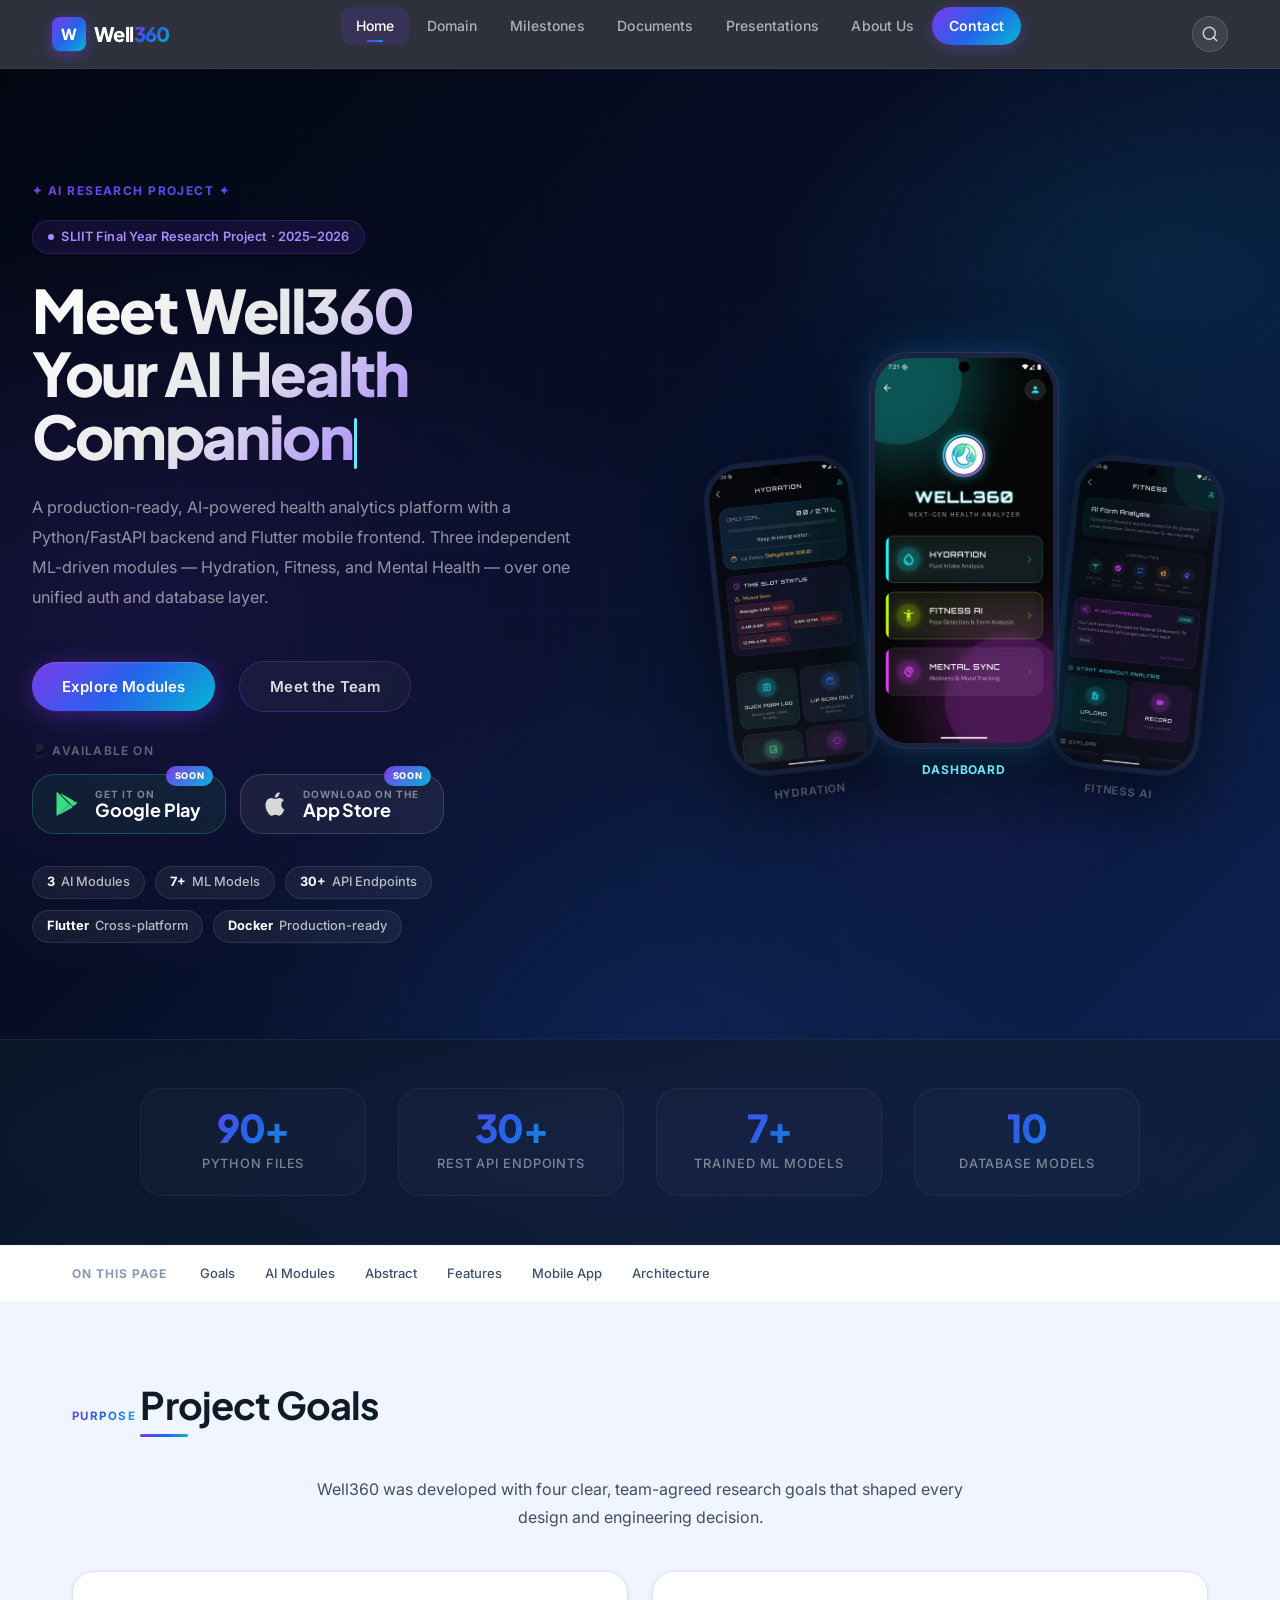
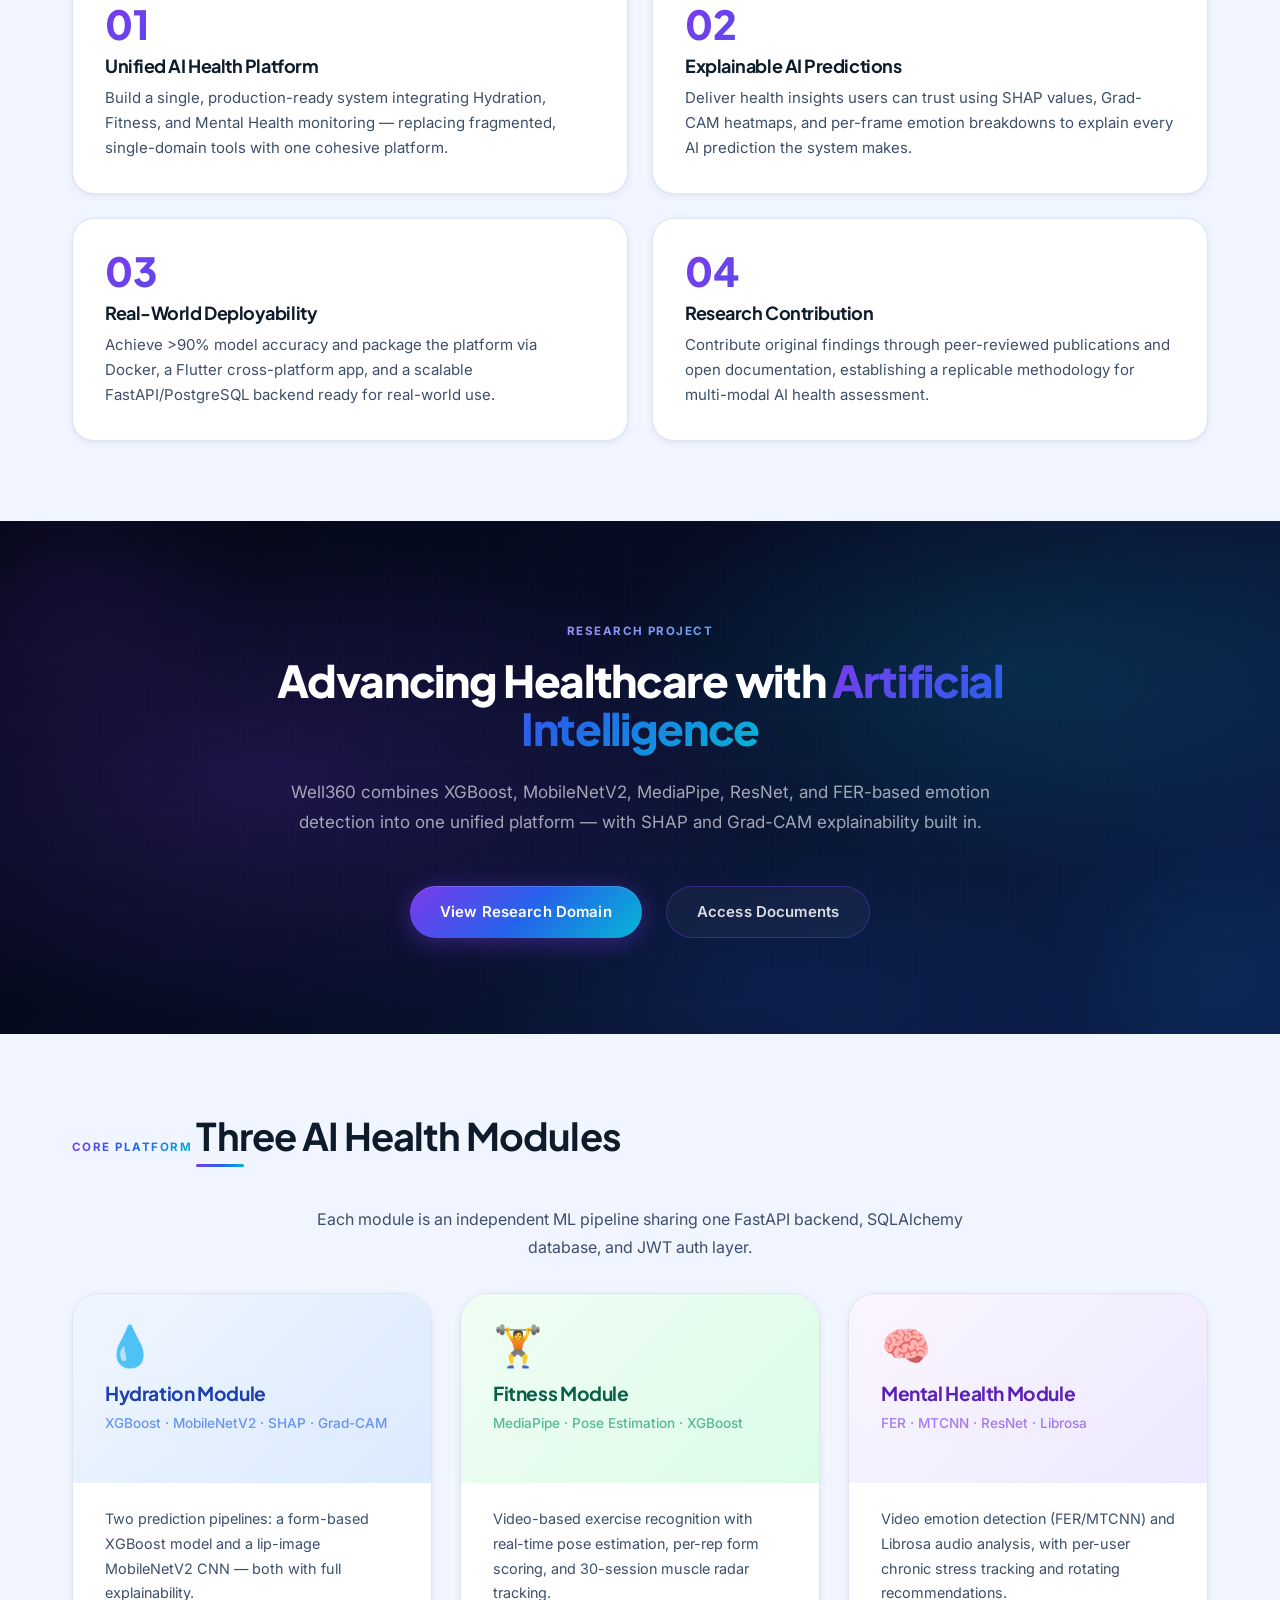
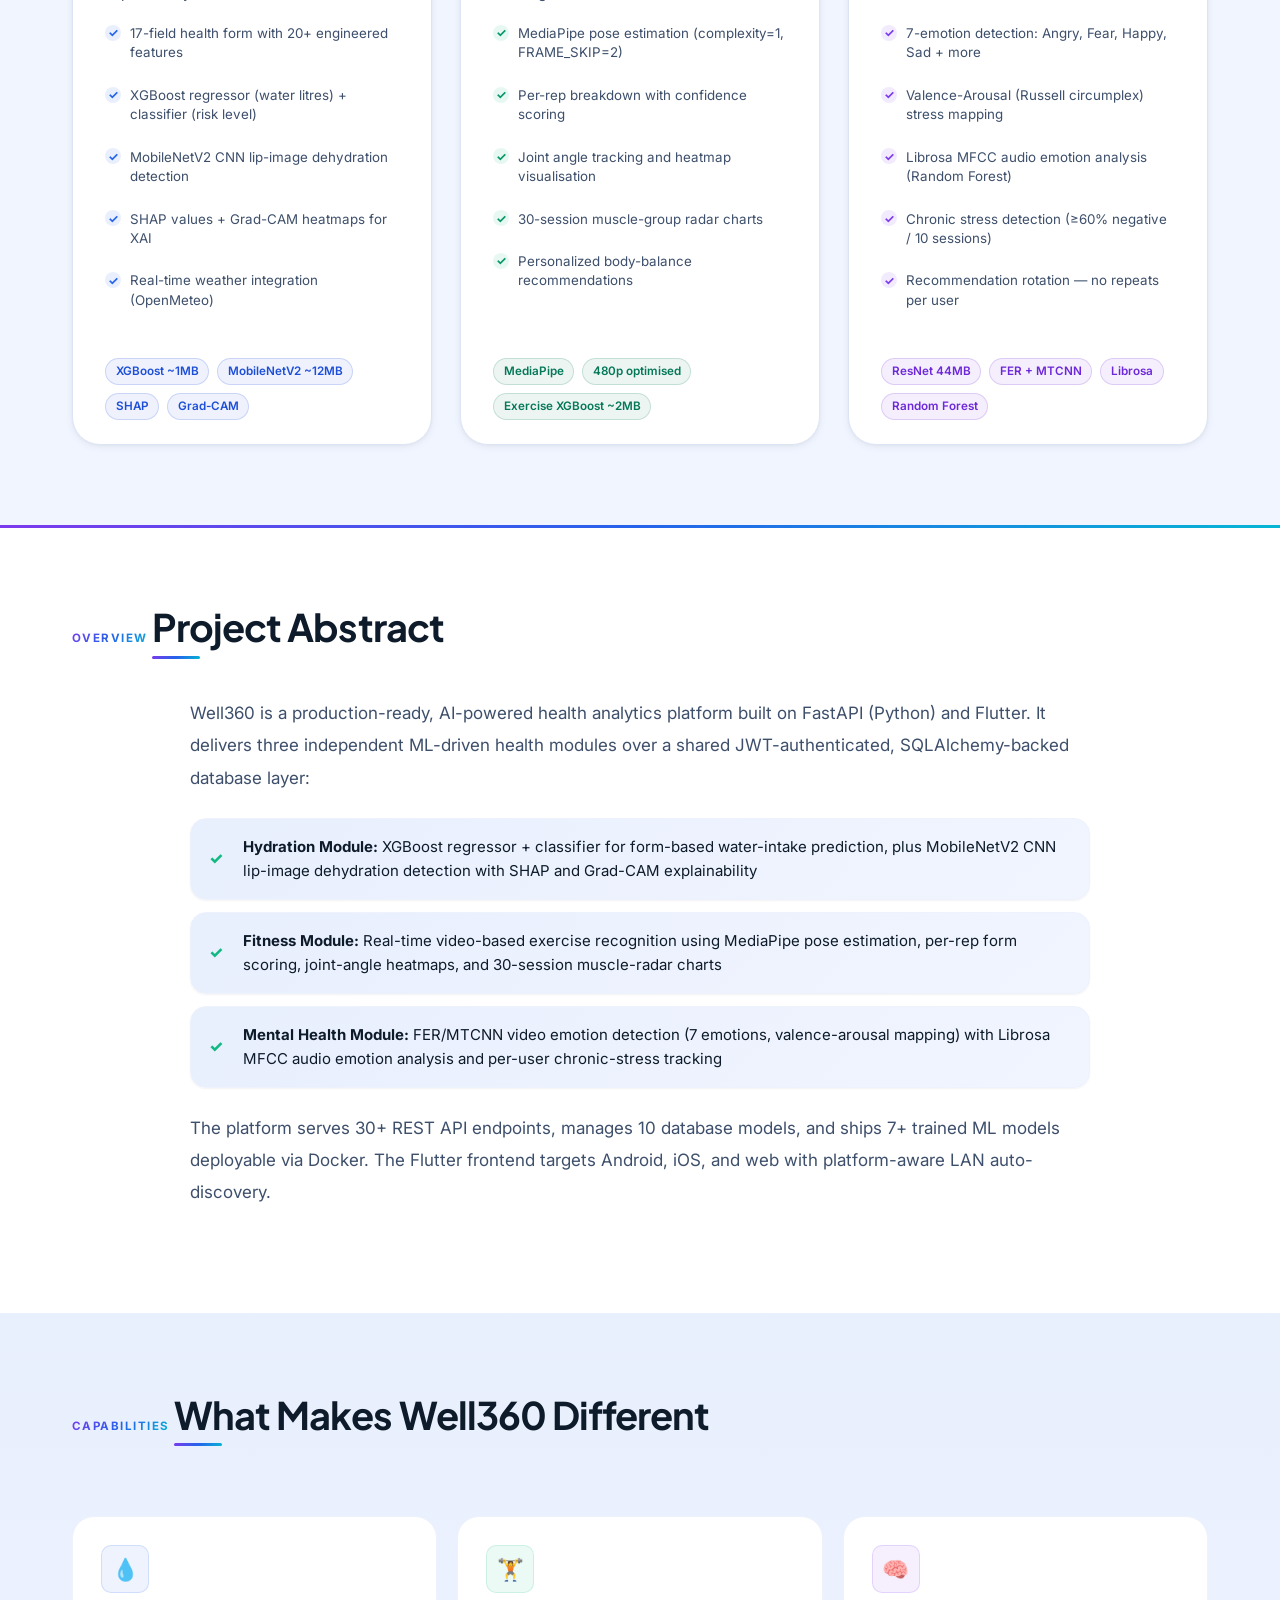
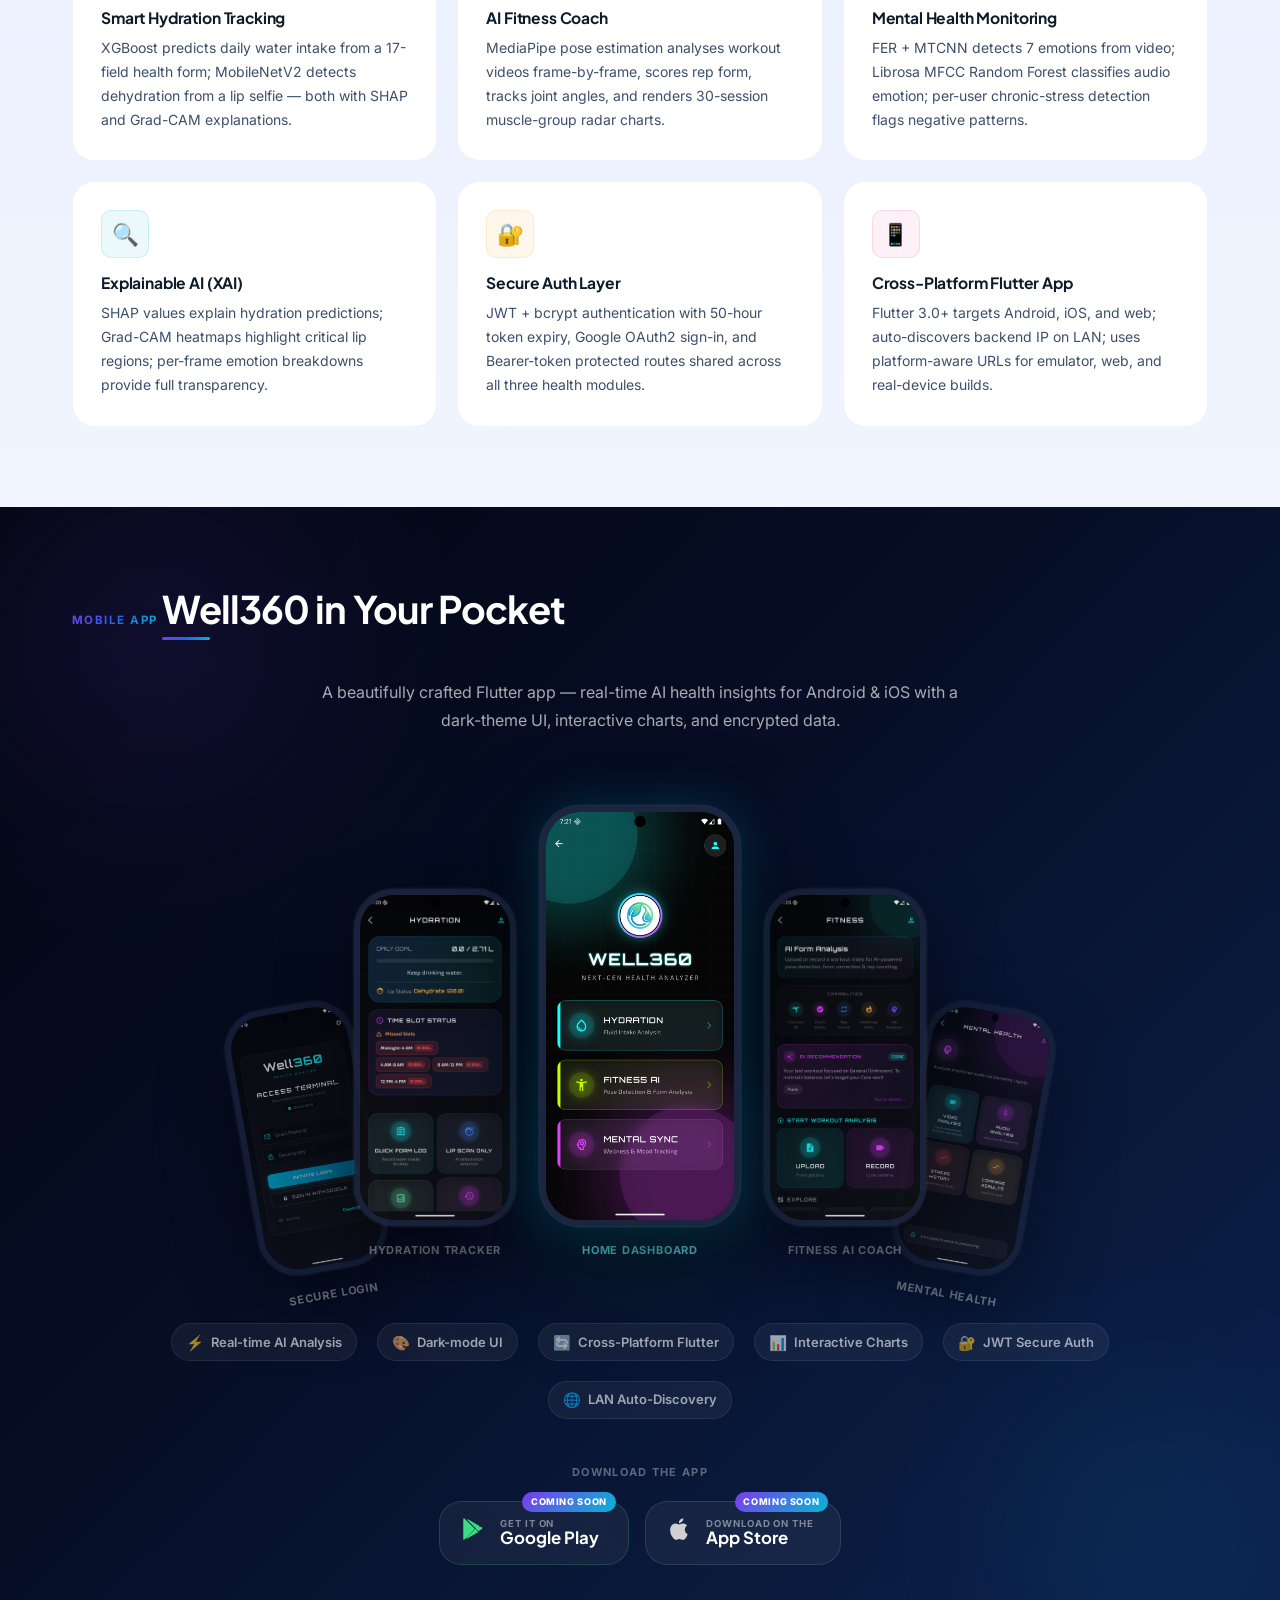
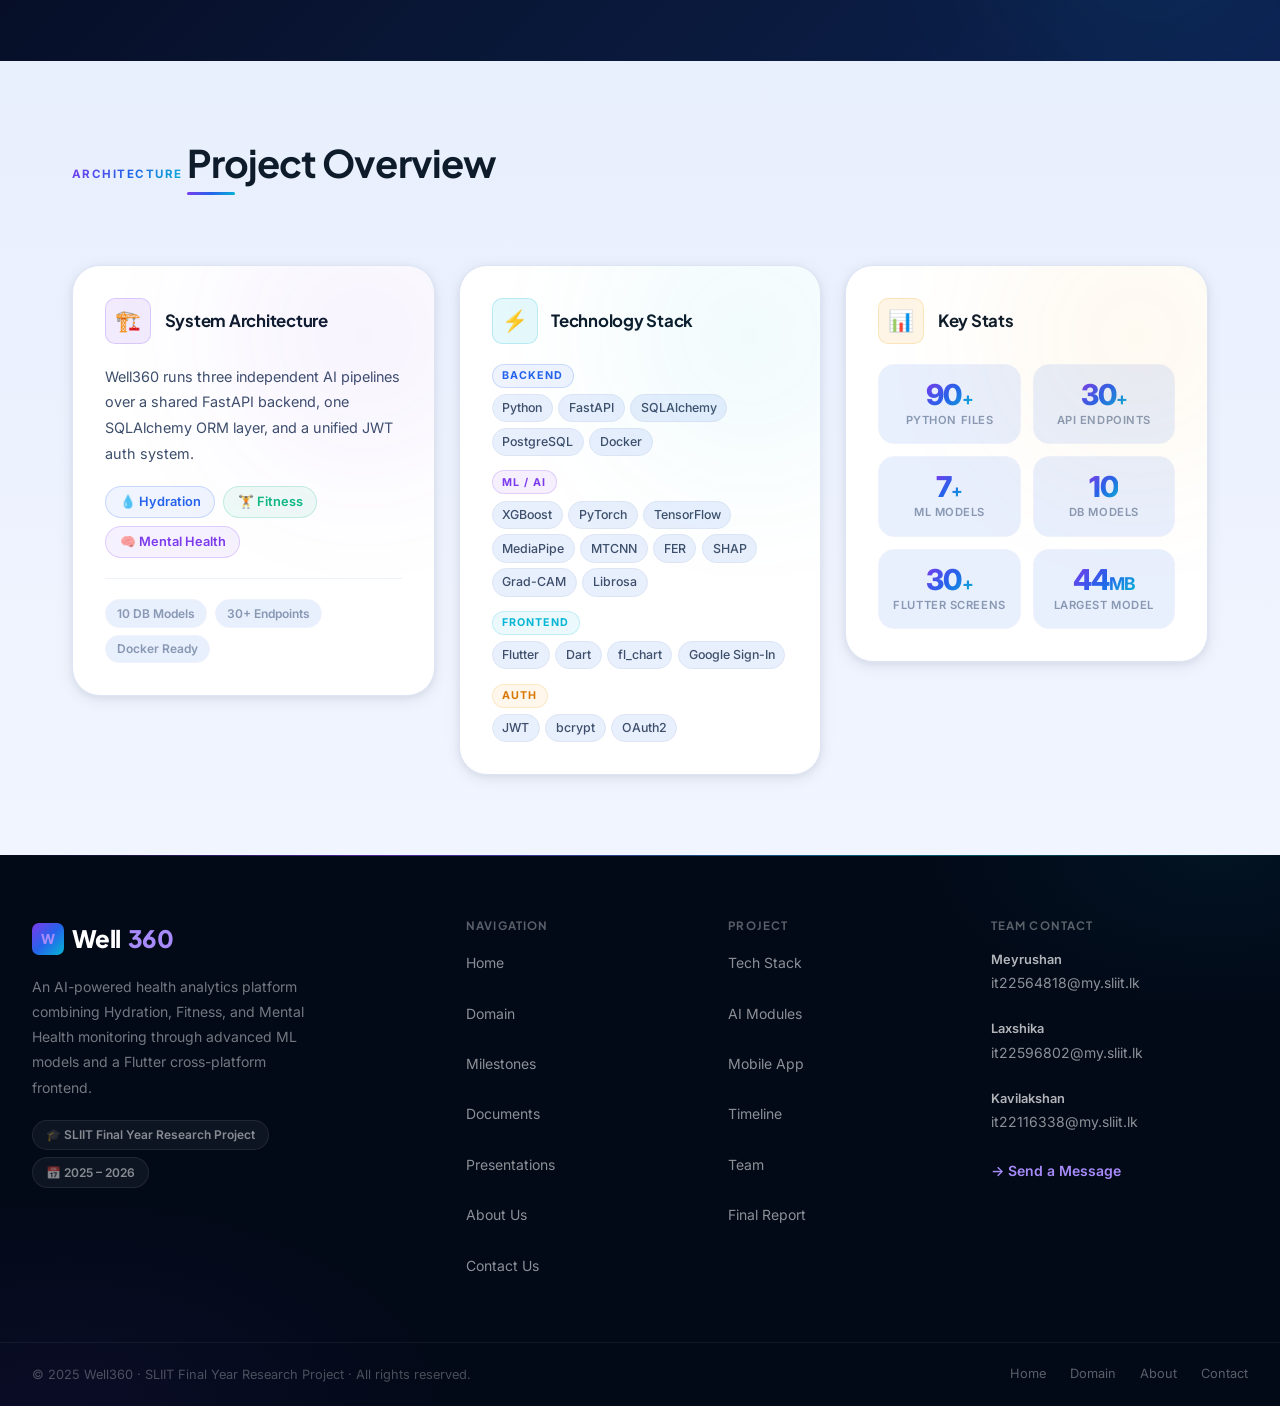
==== commit dcbee831: "Update" ====
--- a/index.html
+++ b/index.html
@@ -62,6 +62,31 @@
                 <a href="domain.html" class="btn btn-primary">Explore Modules</a>
                 <a href="about.html" class="btn btn-secondary">Meet the Team</a>
             </div>
+            <div class="hero-store-row reveal">
+                <p class="hero-store-eyebrow">📱 Available on</p>
+                <div class="hero-store-badges">
+                    <a href="#app" class="hero-store-btn hsbtn-android" aria-label="Get it on Google Play">
+                        <div class="hsb-icon">
+                            <svg width="28" height="28" viewBox="0 0 24 24" fill="currentColor"><path d="M3.609 1.814L13.792 12 3.61 22.186A1.86 1.86 0 0 1 3 20.93V3.07c0-.479.218-.904.609-1.256zM14.208 12l2.77 2.77-9.928 5.671a1.92 1.92 0 0 1-.96.261c-.213 0-.42-.036-.617-.103L14.208 12zM19.56 9.51c.543.314.879.892.879 1.49 0 .598-.336 1.176-.879 1.49l-2.362 1.349L14.622 12l2.576-2.576 2.362 1.086zM6.473 3.4c.196-.067.404-.103.617-.103.336 0 .665.09.96.261l9.928 5.671-2.77 2.77L6.473 3.4z"/></svg>
+                        </div>
+                        <div class="hsb-text">
+                            <span class="hsb-sub">GET IT ON</span>
+                            <span class="hsb-main">Google Play</span>
+                        </div>
+                        <span class="hsb-soon">Soon</span>
+                    </a>
+                    <a href="#app" class="hero-store-btn hsbtn-apple" aria-label="Download on the App Store">
+                        <div class="hsb-icon">
+                            <svg width="28" height="28" viewBox="0 0 24 24" fill="currentColor"><path d="M18.71 19.5c-.83 1.24-1.71 2.45-3.05 2.47-1.34.03-1.77-.79-3.29-.79-1.53 0-2 .77-3.27.82-1.31.05-2.3-1.32-3.14-2.53C4.25 17 2.94 12.45 4.7 9.39c.87-1.52 2.43-2.48 4.12-2.51 1.28-.02 2.5.87 3.29.87.78 0 2.26-1.07 3.8-.91.65.03 2.47.26 3.64 1.98-.09.06-2.17 1.28-2.15 3.81.03 3.02 2.65 4.03 2.68 4.04-.03.07-.42 1.44-1.38 2.83M13 3.5c.73-.83 1.94-1.46 2.94-1.5.13 1.17-.34 2.35-1.04 3.19-.69.85-1.83 1.51-2.95 1.42-.15-1.15.41-2.35 1.05-3.11z"/></svg>
+                        </div>
+                        <div class="hsb-text">
+                            <span class="hsb-sub">DOWNLOAD ON THE</span>
+                            <span class="hsb-main">App Store</span>
+                        </div>
+                        <span class="hsb-soon">Soon</span>
+                    </a>
+                </div>
+            </div>
             <div class="hero-stat-badges reveal">
                 <span class="hero-stat-badge"><strong>3</strong> AI Modules</span>
                 <span class="hero-stat-badge"><strong>7+</strong> ML Models</span>
@@ -71,7 +96,27 @@
             </div>
         </div>
         <div class="hero-visual">
-            <div class="visual-element"></div>
+            <div class="hero-phone-showcase">
+                <div class="hero-phone hp-left">
+                    <div class="hero-phone-frame">
+                        <img src="MobileApplication_Screen_shots_Well360/Hydartion_Home_Page.png" alt="Hydration Screen" loading="eager">
+                    </div>
+                    <span class="hero-phone-label">Hydration</span>
+                </div>
+                <div class="hero-phone hp-center">
+                    <div class="hero-phone-glow"></div>
+                    <div class="hero-phone-frame">
+                        <img src="MobileApplication_Screen_shots_Well360/DashBoard.png" alt="Well360 Dashboard" loading="eager">
+                    </div>
+                    <span class="hero-phone-label hp-label-center">Dashboard</span>
+                </div>
+                <div class="hero-phone hp-right">
+                    <div class="hero-phone-frame">
+                        <img src="MobileApplication_Screen_shots_Well360/Fitness_Ui.png" alt="Fitness Screen" loading="eager">
+                    </div>
+                    <span class="hero-phone-label">Fitness AI</span>
+                </div>
+            </div>
         </div>
     </section>
 
@@ -106,6 +151,7 @@
                 <a href="#modules">AI Modules</a>
                 <a href="#abstract">Abstract</a>
                 <a href="#features">Features</a>
+                <a href="#app">Mobile App</a>
                 <a href="#architecture">Architecture</a>
             </div>
         </div>
@@ -311,6 +357,93 @@
         </div>
     </section>
 
+    <!-- ── App Showcase ── -->
+    <section class="app-showcase-section" id="app">
+        <div class="app-showcase-bg-orb app-orb-1"></div>
+        <div class="app-showcase-bg-orb app-orb-2"></div>
+        <div class="section-container">
+            <span class="section-eyebrow app-eyebrow reveal">Mobile App</span>
+            <h2 class="app-showcase-heading reveal">Well360 in Your Pocket</h2>
+            <p class="section-subtitle app-showcase-subtitle reveal">A beautifully crafted Flutter app — real-time AI health insights for Android &amp; iOS with a dark-theme UI, interactive charts, and encrypted data.</p>
+
+            <!-- Phone Screenshots Showcase -->
+            <div class="app-screens-showcase">
+                <div class="phone-mock pm-side pm-left pm-far reveal">
+                    <div class="phone-frame">
+                        <img src="MobileApplication_Screen_shots_Well360/Login_Well360.png" alt="Well360 Login Screen" loading="lazy">
+                    </div>
+                    <span class="screen-label">Secure Login</span>
+                </div>
+                <div class="phone-mock pm-side pm-left reveal">
+                    <div class="phone-frame">
+                        <img src="MobileApplication_Screen_shots_Well360/Hydartion_Home_Page.png" alt="Hydration Home Screen" loading="lazy">
+                    </div>
+                    <span class="screen-label">Hydration Tracker</span>
+                </div>
+                <div class="phone-mock pm-center reveal">
+                    <div class="phone-center-glow"></div>
+                    <div class="phone-frame">
+                        <img src="MobileApplication_Screen_shots_Well360/DashBoard.png" alt="Well360 Dashboard" loading="lazy">
+                    </div>
+                    <span class="screen-label screen-label-center">Home Dashboard</span>
+                </div>
+                <div class="phone-mock pm-side pm-right reveal">
+                    <div class="phone-frame">
+                        <img src="MobileApplication_Screen_shots_Well360/Fitness_Ui.png" alt="Fitness AI Screen" loading="lazy">
+                    </div>
+                    <span class="screen-label">Fitness AI Coach</span>
+                </div>
+                <div class="phone-mock pm-side pm-right pm-far reveal">
+                    <div class="phone-frame">
+                        <img src="MobileApplication_Screen_shots_Well360/MentelHealth_Ui.png" alt="Mental Health Screen" loading="lazy">
+                    </div>
+                    <span class="screen-label">Mental Health</span>
+                </div>
+            </div>
+
+            <!-- App Feature Highlights -->
+            <div class="app-features-row reveal">
+                <div class="app-feat-item"><span class="app-feat-icon">⚡</span><span>Real-time AI Analysis</span></div>
+                <div class="app-feat-item"><span class="app-feat-icon">🎨</span><span>Dark-mode UI</span></div>
+                <div class="app-feat-item"><span class="app-feat-icon">🔄</span><span>Cross-Platform Flutter</span></div>
+                <div class="app-feat-item"><span class="app-feat-icon">📊</span><span>Interactive Charts</span></div>
+                <div class="app-feat-item"><span class="app-feat-icon">🔐</span><span>JWT Secure Auth</span></div>
+                <div class="app-feat-item"><span class="app-feat-icon">🌐</span><span>LAN Auto-Discovery</span></div>
+            </div>
+
+            <!-- Store Download Badges -->
+            <div class="store-download-row reveal">
+                <p class="store-download-label">Download the App</p>
+                <div class="store-badges-row">
+                    <a href="#" class="store-badge-btn store-android" aria-label="Get it on Google Play">
+                        <div class="store-btn-icon">
+                            <svg width="26" height="26" viewBox="0 0 24 24" fill="currentColor" xmlns="http://www.w3.org/2000/svg">
+                                <path d="M3.609 1.814L13.792 12 3.61 22.186A1.86 1.86 0 0 1 3 20.93V3.07c0-.479.218-.904.609-1.256zM14.208 12l2.77 2.77-9.928 5.671a1.92 1.92 0 0 1-.96.261c-.213 0-.42-.036-.617-.103L14.208 12zM19.56 9.51c.543.314.879.892.879 1.49 0 .598-.336 1.176-.879 1.49l-2.362 1.349L14.622 12l2.576-2.576 2.362 1.086zM6.473 3.4c.196-.067.404-.103.617-.103.336 0 .665.09.96.261l9.928 5.671-2.77 2.77L6.473 3.4z"/>
+                            </svg>
+                        </div>
+                        <div class="store-btn-text">
+                            <span class="store-btn-sub">GET IT ON</span>
+                            <span class="store-btn-main">Google Play</span>
+                        </div>
+                        <span class="store-soon-pill">Coming Soon</span>
+                    </a>
+                    <a href="#" class="store-badge-btn store-apple" aria-label="Download on the App Store">
+                        <div class="store-btn-icon">
+                            <svg width="26" height="26" viewBox="0 0 24 24" fill="currentColor" xmlns="http://www.w3.org/2000/svg">
+                                <path d="M18.71 19.5c-.83 1.24-1.71 2.45-3.05 2.47-1.34.03-1.77-.79-3.29-.79-1.53 0-2 .77-3.27.82-1.31.05-2.3-1.32-3.14-2.53C4.25 17 2.94 12.45 4.7 9.39c.87-1.52 2.43-2.48 4.12-2.51 1.28-.02 2.5.87 3.29.87.78 0 2.26-1.07 3.8-.91.65.03 2.47.26 3.64 1.98-.09.06-2.17 1.28-2.15 3.81.03 3.02 2.65 4.03 2.68 4.04-.03.07-.42 1.44-1.38 2.83M13 3.5c.73-.83 1.94-1.46 2.94-1.5.13 1.17-.34 2.35-1.04 3.19-.69.85-1.83 1.51-2.95 1.42-.15-1.15.41-2.35 1.05-3.11z"/>
+                            </svg>
+                        </div>
+                        <div class="store-btn-text">
+                            <span class="store-btn-sub">DOWNLOAD ON THE</span>
+                            <span class="store-btn-main">App Store</span>
+                        </div>
+                        <span class="store-soon-pill">Coming Soon</span>
+                    </a>
+                </div>
+            </div>
+        </div>
+    </section>
+
     <!-- ── Project Overview ── -->
     <section class="overview" id="architecture">
         <div class="section-container">
@@ -440,6 +573,7 @@
                     <ul>
                         <li><a href="domain.html">Tech Stack</a></li>
                         <li><a href="domain.html">AI Modules</a></li>
+                        <li><a href="index.html#app">Mobile App</a></li>
                         <li><a href="milestones.html">Timeline</a></li>
                         <li><a href="about.html">Team</a></li>
                         <li><a href="documents.html">Final Report</a></li>
--- a/style.css
+++ b/style.css
@@ -527,6 +527,121 @@
 @keyframes spin {
     from { transform: rotate(0deg); }
     to { transform: rotate(360deg); }
+}
+
+/* ================================================
+   HERO PHONE SHOWCASE
+   ================================================ */
+.hero-phone-showcase {
+    display: flex;
+    align-items: flex-end;
+    justify-content: center;
+    gap: 1.5rem;
+    padding: 1rem 0 0.5rem;
+    position: relative;
+    width: 100%;
+    height: 100%;
+}
+
+.hero-phone {
+    display: flex;
+    flex-direction: column;
+    align-items: center;
+    position: relative;
+    cursor: default;
+    transition: transform 0.45s var(--ease-spring);
+}
+
+.hero-phone-frame {
+    border-radius: 2.375rem;
+    overflow: hidden;
+    background: #070c1a;
+    border: 5px solid #1a2340;
+    box-shadow:
+        0 0 0 1px rgba(255,255,255,0.05),
+        0 28px 70px rgba(0,0,0,0.65);
+}
+
+.hero-phone-frame img {
+    width: 100%;
+    display: block;
+    border-radius: 1.875rem;
+}
+
+/* Center phone — Dashboard */
+.hp-center { z-index: 5; }
+.hp-center .hero-phone-frame {
+    width: 188px;
+    box-shadow:
+        0 0 0 1px rgba(255,255,255,0.08),
+        0 0 48px rgba(6,182,212,0.22),
+        0 0 24px rgba(124,58,237,0.15),
+        0 40px 90px rgba(0,0,0,0.75);
+    animation: float 4.5s ease-in-out infinite;
+}
+
+.hero-phone-glow {
+    position: absolute;
+    bottom: -50px;
+    left: 50%;
+    transform: translateX(-50%);
+    width: 280px;
+    height: 280px;
+    background: radial-gradient(circle, rgba(6,182,212,0.16) 0%, transparent 65%);
+    pointer-events: none;
+    z-index: -1;
+}
+
+/* Side phones */
+.hp-left {
+    z-index: 3;
+    transform: translateX(22px) translateY(22px) rotate(-6deg);
+}
+.hp-right {
+    z-index: 3;
+    transform: translateX(-22px) translateY(22px) rotate(6deg);
+}
+.hp-left .hero-phone-frame,
+.hp-right .hero-phone-frame {
+    width: 150px;
+    opacity: 0.8;
+    animation: float 4.5s ease-in-out infinite;
+    animation-delay: 0.9s;
+}
+
+/* Labels */
+.hero-phone-label {
+    display: block;
+    margin-top: 0.75rem;
+    font-size: 0.6875rem;
+    font-weight: 700;
+    color: rgba(255,255,255,0.38);
+    letter-spacing: 0.08em;
+    text-transform: uppercase;
+    text-align: center;
+}
+.hp-label-center {
+    color: var(--cyan-light);
+    font-size: 0.75rem;
+}
+
+/* Hover lift */
+.hero-phone:hover { transform: translateY(-10px) !important; }
+.hero-phone:hover .hero-phone-frame { opacity: 1 !important; }
+
+/* Responsive */
+@media (max-width: 1100px) {
+    .hp-center .hero-phone-frame { width: 165px; }
+    .hp-left .hero-phone-frame,
+    .hp-right .hero-phone-frame { width: 130px; }
+}
+@media (max-width: 900px) {
+    .hero-phone-showcase { gap: 1rem; }
+    .hp-left  { transform: translateX(16px) translateY(16px) rotate(-5deg); }
+    .hp-right { transform: translateX(-16px) translateY(16px) rotate(5deg); }
+    .hp-center .hero-phone-frame { width: 145px; }
+    .hp-left .hero-phone-frame,
+    .hp-right .hero-phone-frame { width: 112px; }
 }
 
 /* ================================================
@@ -4365,3 +4480,392 @@
     body { background-color: white; }
     section { page-break-inside: avoid; }
 }
+
+/* ================================================
+   HERO STORE BADGES (big)
+   ================================================ */
+.hero-store-row {
+    display: flex;
+    flex-direction: column;
+    gap: 0.75rem;
+    margin-top: 1.75rem;
+}
+.hero-store-eyebrow {
+    font-size: 0.75rem;
+    font-weight: 600;
+    text-transform: uppercase;
+    letter-spacing: 0.1em;
+    color: rgba(255,255,255,0.35);
+    margin: 0;
+}
+.hero-store-badges {
+    display: flex;
+    gap: 0.875rem;
+    flex-wrap: wrap;
+}
+.hero-store-btn {
+    display: inline-flex;
+    align-items: center;
+    gap: 0.875rem;
+    padding: 0.875rem 1.5rem 0.875rem 1.25rem;
+    border-radius: var(--radius-xl);
+    text-decoration: none;
+    transition: var(--transition-spring);
+    position: relative;
+    min-width: 178px;
+    backdrop-filter: blur(10px);
+}
+.hsbtn-android {
+    background: rgba(61,220,132,0.08);
+    border: 1px solid rgba(61,220,132,0.25);
+}
+.hsbtn-android:hover {
+    background: rgba(61,220,132,0.14);
+    border-color: rgba(61,220,132,0.45);
+    transform: translateY(-3px);
+    box-shadow: 0 14px 36px rgba(0,0,0,0.35), 0 0 20px rgba(61,220,132,0.12);
+}
+.hsbtn-apple {
+    background: rgba(255,255,255,0.06);
+    border: 1px solid rgba(255,255,255,0.14);
+}
+.hsbtn-apple:hover {
+    background: rgba(255,255,255,0.11);
+    border-color: rgba(255,255,255,0.26);
+    transform: translateY(-3px);
+    box-shadow: 0 14px 36px rgba(0,0,0,0.35);
+}
+.hsb-icon { display: flex; align-items: center; flex-shrink: 0; }
+.hsbtn-android .hsb-icon { color: #3ddc84; }
+.hsbtn-apple  .hsb-icon { color: #d8d8d8; }
+.hsb-text {
+    display: flex;
+    flex-direction: column;
+    align-items: flex-start;
+    gap: 0.1rem;
+}
+.hsb-sub {
+    font-size: 0.625rem;
+    font-weight: 700;
+    letter-spacing: 0.1em;
+    color: rgba(255,255,255,0.45);
+    text-transform: uppercase;
+    line-height: 1;
+}
+.hsb-main {
+    font-size: 1.125rem;
+    font-weight: 700;
+    color: #fff;
+    line-height: 1;
+    font-family: var(--font-display);
+    letter-spacing: -0.01em;
+}
+.hsb-soon {
+    position: absolute;
+    top: -9px;
+    right: 12px;
+    background: linear-gradient(135deg, var(--violet) 0%, var(--cyan) 100%);
+    color: #fff;
+    font-size: 0.575rem;
+    font-weight: 800;
+    text-transform: uppercase;
+    letter-spacing: 0.07em;
+    padding: 0.2rem 0.55rem;
+    border-radius: var(--radius-full);
+    line-height: 1.5;
+    white-space: nowrap;
+}
+@media (max-width: 560px) {
+    .hero-store-badges { flex-direction: column; }
+    .hero-store-btn { min-width: 0; width: 100%; max-width: 220px; }
+}
+
+/* ================================================
+   APP SHOWCASE SECTION
+   ================================================ */
+.app-showcase-section {
+    position: relative;
+    padding: var(--spacing-2xl) 0 calc(var(--spacing-2xl) + 1rem);
+    background: var(--grad-hero);
+    overflow: hidden;
+}
+.app-showcase-bg-orb {
+    position: absolute;
+    border-radius: 50%;
+    pointer-events: none;
+    filter: blur(80px);
+    opacity: 0.25;
+}
+.app-orb-1 {
+    width: 500px; height: 500px;
+    top: -120px; left: -100px;
+    background: radial-gradient(circle, rgba(124,58,237,0.6) 0%, transparent 70%);
+}
+.app-orb-2 {
+    width: 420px; height: 420px;
+    bottom: -80px; right: -80px;
+    background: radial-gradient(circle, rgba(6,182,212,0.5) 0%, transparent 70%);
+}
+.app-eyebrow { color: var(--cyan-light) !important; }
+.app-showcase-heading {
+    color: #fff !important;
+}
+.app-showcase-subtitle {
+    color: rgba(255,255,255,0.65) !important;
+}
+
+/* Phone Screenshots Layout */
+.app-screens-showcase {
+    display: flex;
+    align-items: flex-end;
+    justify-content: center;
+    gap: 1.5rem;
+    margin: 3.5rem 0 2.5rem;
+    padding: 1rem 0 1.5rem;
+    position: relative;
+    z-index: 1;
+}
+.phone-mock {
+    position: relative;
+    display: flex;
+    flex-direction: column;
+    align-items: center;
+    transition: transform 0.45s var(--ease-spring), opacity 0.3s var(--ease);
+    cursor: default;
+}
+.phone-frame {
+    border-radius: 2.5rem;
+    overflow: hidden;
+    background: #0a0f1e;
+    border: 6px solid #1c2540;
+    box-shadow: 0 0 0 1.5px rgba(255,255,255,0.05), 0 30px 80px rgba(0,0,0,0.65);
+    position: relative;
+    transition: box-shadow 0.3s var(--ease);
+}
+.phone-frame img {
+    width: 100%;
+    display: block;
+    border-radius: 1.85rem;
+}
+
+/* Center (featured) phone */
+.pm-center { z-index: 5; transform: translateY(0); }
+.pm-center .phone-frame {
+    width: 200px;
+    box-shadow:
+        0 0 0 1.5px rgba(255,255,255,0.08),
+        0 0 50px rgba(6,182,212,0.22),
+        0 40px 100px rgba(0,0,0,0.75);
+}
+.phone-center-glow {
+    position: absolute;
+    bottom: -80px;
+    left: 50%;
+    transform: translateX(-50%);
+    width: 340px; height: 340px;
+    background: radial-gradient(circle, rgba(6,182,212,0.18) 0%, transparent 65%);
+    pointer-events: none;
+    z-index: -1;
+}
+
+/* Adjacent phones */
+.pm-side { z-index: 3; }
+.pm-left  { transform: translateX(24px) translateY(24px) rotate(-5deg); }
+.pm-right { transform: translateX(-24px) translateY(24px) rotate(5deg); }
+.pm-left  .phone-frame,
+.pm-right .phone-frame { width: 162px; opacity: 0.88; }
+
+/* Far phones */
+.pm-far   { z-index: 2; }
+.pm-left.pm-far  { transform: translateX(44px) translateY(46px) rotate(-10deg); }
+.pm-right.pm-far { transform: translateX(-44px) translateY(46px) rotate(10deg); }
+.pm-far .phone-frame { width: 130px; opacity: 0.68; }
+
+/* Hover lifts */
+.phone-mock:hover { transform: translateY(-10px) !important; }
+.pm-center:hover  { transform: translateY(-12px) !important; }
+.phone-mock:hover .phone-frame {
+    box-shadow:
+        0 0 0 1.5px rgba(255,255,255,0.1),
+        0 0 40px rgba(124,58,237,0.25),
+        0 45px 110px rgba(0,0,0,0.75);
+}
+
+/* Screen labels */
+.screen-label {
+    display: block;
+    margin-top: 1rem;
+    font-size: 0.6875rem;
+    font-weight: 700;
+    color: rgba(255,255,255,0.45);
+    letter-spacing: 0.07em;
+    text-transform: uppercase;
+    text-align: center;
+    transition: color 0.2s;
+}
+.screen-label-center { color: var(--cyan-light); }
+.phone-mock:hover .screen-label { color: rgba(255,255,255,0.75); }
+
+/* App Feature Quick Pills */
+.app-features-row {
+    display: flex;
+    justify-content: center;
+    gap: 1.25rem;
+    flex-wrap: wrap;
+    margin: 0 0 2.75rem;
+    position: relative;
+    z-index: 1;
+}
+.app-feat-item {
+    display: flex;
+    align-items: center;
+    gap: 0.45rem;
+    font-size: 0.8125rem;
+    font-weight: 600;
+    color: rgba(255,255,255,0.6);
+    background: rgba(255,255,255,0.05);
+    border: 1px solid rgba(255,255,255,0.08);
+    padding: 0.4rem 0.875rem;
+    border-radius: var(--radius-full);
+    transition: var(--transition);
+}
+.app-feat-item:hover {
+    background: rgba(255,255,255,0.09);
+    color: rgba(255,255,255,0.9);
+    border-color: rgba(255,255,255,0.15);
+}
+.app-feat-icon { font-size: 0.9rem; }
+
+/* Store Download Row */
+.store-download-row {
+    text-align: center;
+    position: relative;
+    z-index: 1;
+}
+.store-download-label {
+    font-size: 0.6875rem;
+    font-weight: 700;
+    text-transform: uppercase;
+    letter-spacing: 0.12em;
+    color: rgba(255,255,255,0.35);
+    margin-bottom: 1.125rem;
+}
+.store-badges-row {
+    display: flex;
+    justify-content: center;
+    gap: 1rem;
+    flex-wrap: wrap;
+}
+.store-badge-btn {
+    display: inline-flex;
+    align-items: center;
+    gap: 0.875rem;
+    padding: 0.9rem 1.625rem 0.9rem 1.25rem;
+    border-radius: var(--radius-xl);
+    border: 1px solid rgba(255,255,255,0.11);
+    background: rgba(255,255,255,0.055);
+    backdrop-filter: blur(10px);
+    text-decoration: none;
+    transition: var(--transition);
+    position: relative;
+    min-width: 190px;
+}
+.store-badge-btn:hover {
+    background: rgba(255,255,255,0.10);
+    border-color: rgba(255,255,255,0.2);
+    transform: translateY(-3px);
+    box-shadow: 0 16px 40px rgba(0,0,0,0.35);
+}
+.store-android { border-color: rgba(61,220,132,0.2); }
+.store-android:hover { border-color: rgba(61,220,132,0.35); box-shadow: 0 16px 40px rgba(0,0,0,0.35), 0 0 20px rgba(61,220,132,0.1); }
+.store-apple  { border-color: rgba(200,200,200,0.15); }
+.store-apple:hover  { border-color: rgba(200,200,200,0.28); box-shadow: 0 16px 40px rgba(0,0,0,0.35), 0 0 20px rgba(200,200,200,0.08); }
+
+.store-android .store-btn-icon { color: #3ddc84; }
+.store-apple   .store-btn-icon { color: #d0d0d0; }
+
+.store-btn-text {
+    display: flex;
+    flex-direction: column;
+    align-items: flex-start;
+    gap: 0.1rem;
+}
+.store-btn-sub {
+    font-size: 0.6rem;
+    font-weight: 700;
+    letter-spacing: 0.1em;
+    color: rgba(255,255,255,0.45);
+    text-transform: uppercase;
+    line-height: 1;
+}
+.store-btn-main {
+    font-size: 1.05rem;
+    font-weight: 700;
+    color: #fff;
+    line-height: 1;
+    font-family: var(--font-display);
+}
+.store-soon-pill {
+    position: absolute;
+    top: -10px;
+    right: 12px;
+    background: linear-gradient(135deg, var(--violet) 0%, var(--cyan) 100%);
+    color: #fff;
+    font-size: 0.575rem;
+    font-weight: 800;
+    text-transform: uppercase;
+    letter-spacing: 0.07em;
+    padding: 0.2rem 0.55rem;
+    border-radius: var(--radius-full);
+    line-height: 1.5;
+    white-space: nowrap;
+}
+
+/* ── App Showcase Responsive ── */
+@media (max-width: 1024px) {
+    .pm-center .phone-frame { width: 178px; }
+    .pm-left .phone-frame,
+    .pm-right .phone-frame { width: 142px; }
+    .pm-far .phone-frame { width: 110px; }
+}
+@media (max-width: 768px) {
+    .app-screens-showcase {
+        gap: 0.75rem;
+    }
+    .pm-center .phone-frame { width: 150px; }
+    .pm-left  { transform: translateX(16px) translateY(16px) rotate(-4deg); }
+    .pm-right { transform: translateX(-16px) translateY(16px) rotate(4deg); }
+    .pm-left .phone-frame,
+    .pm-right .phone-frame { width: 116px; opacity: 0.85; }
+    .pm-left.pm-far  { transform: translateX(28px) translateY(32px) rotate(-8deg); }
+    .pm-right.pm-far { transform: translateX(-28px) translateY(32px) rotate(8deg); }
+    .pm-far .phone-frame { width: 88px; opacity: 0.6; }
+    .app-features-row { gap: 0.75rem; }
+    .store-badge-btn { min-width: 160px; }
+}
+@media (max-width: 560px) {
+    .app-screens-showcase {
+        overflow-x: auto;
+        justify-content: flex-start;
+        padding: 1rem 2rem 2rem;
+        scroll-snap-type: x mandatory;
+        -webkit-overflow-scrolling: touch;
+        gap: 1rem;
+        align-items: center;
+    }
+    .app-screens-showcase::-webkit-scrollbar { height: 4px; }
+    .app-screens-showcase::-webkit-scrollbar-track { background: rgba(255,255,255,0.05); border-radius: 2px; }
+    .app-screens-showcase::-webkit-scrollbar-thumb { background: rgba(255,255,255,0.15); border-radius: 2px; }
+    .phone-mock { scroll-snap-align: center; flex-shrink: 0; }
+    .pm-left, .pm-right,
+    .pm-left.pm-far, .pm-right.pm-far { transform: none !important; }
+    .pm-far .phone-frame,
+    .pm-left .phone-frame,
+    .pm-right .phone-frame,
+    .pm-center .phone-frame { width: 145px; opacity: 1; }
+    .phone-center-glow { display: none; }
+    .phone-mock:hover { transform: none !important; }
+    .store-badges-row { flex-direction: column; align-items: center; }
+    .store-badge-btn { width: 100%; max-width: 240px; }
+    .hero-store-row { gap: 0.5rem; }
+}
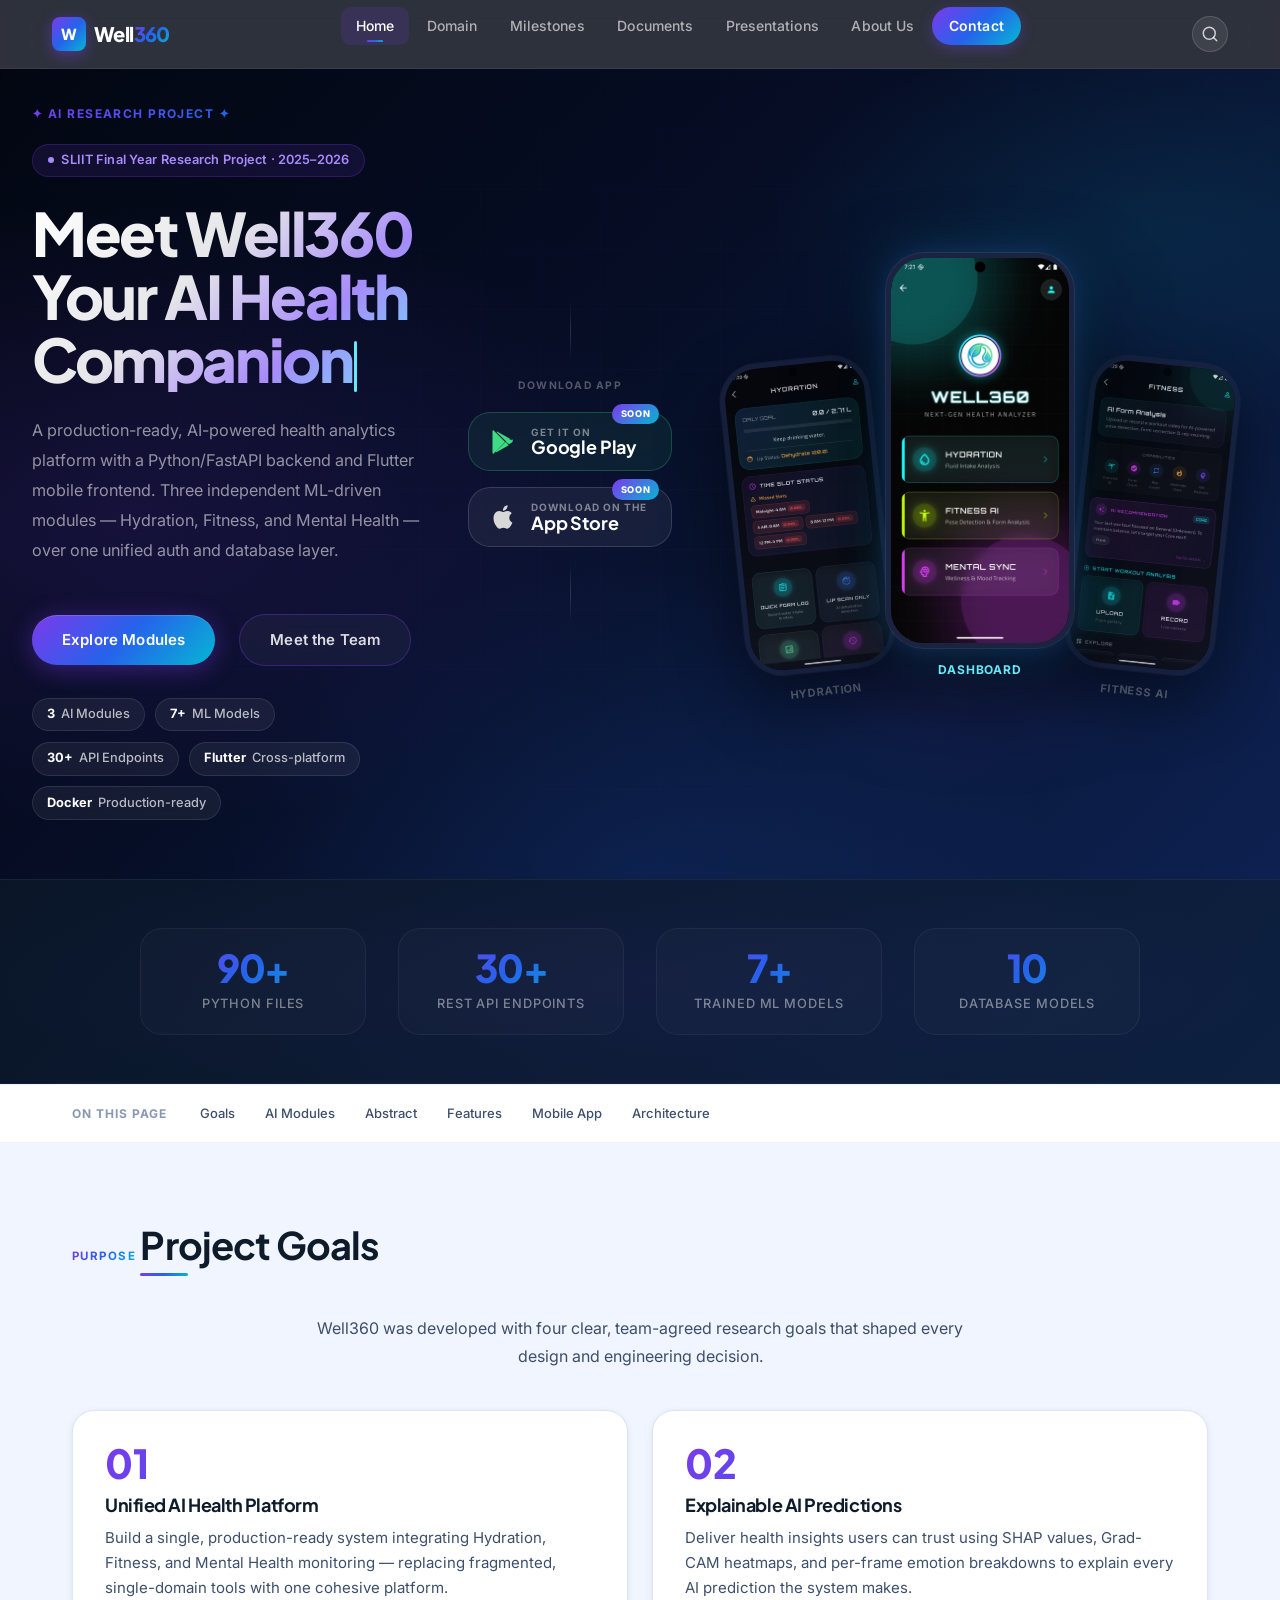
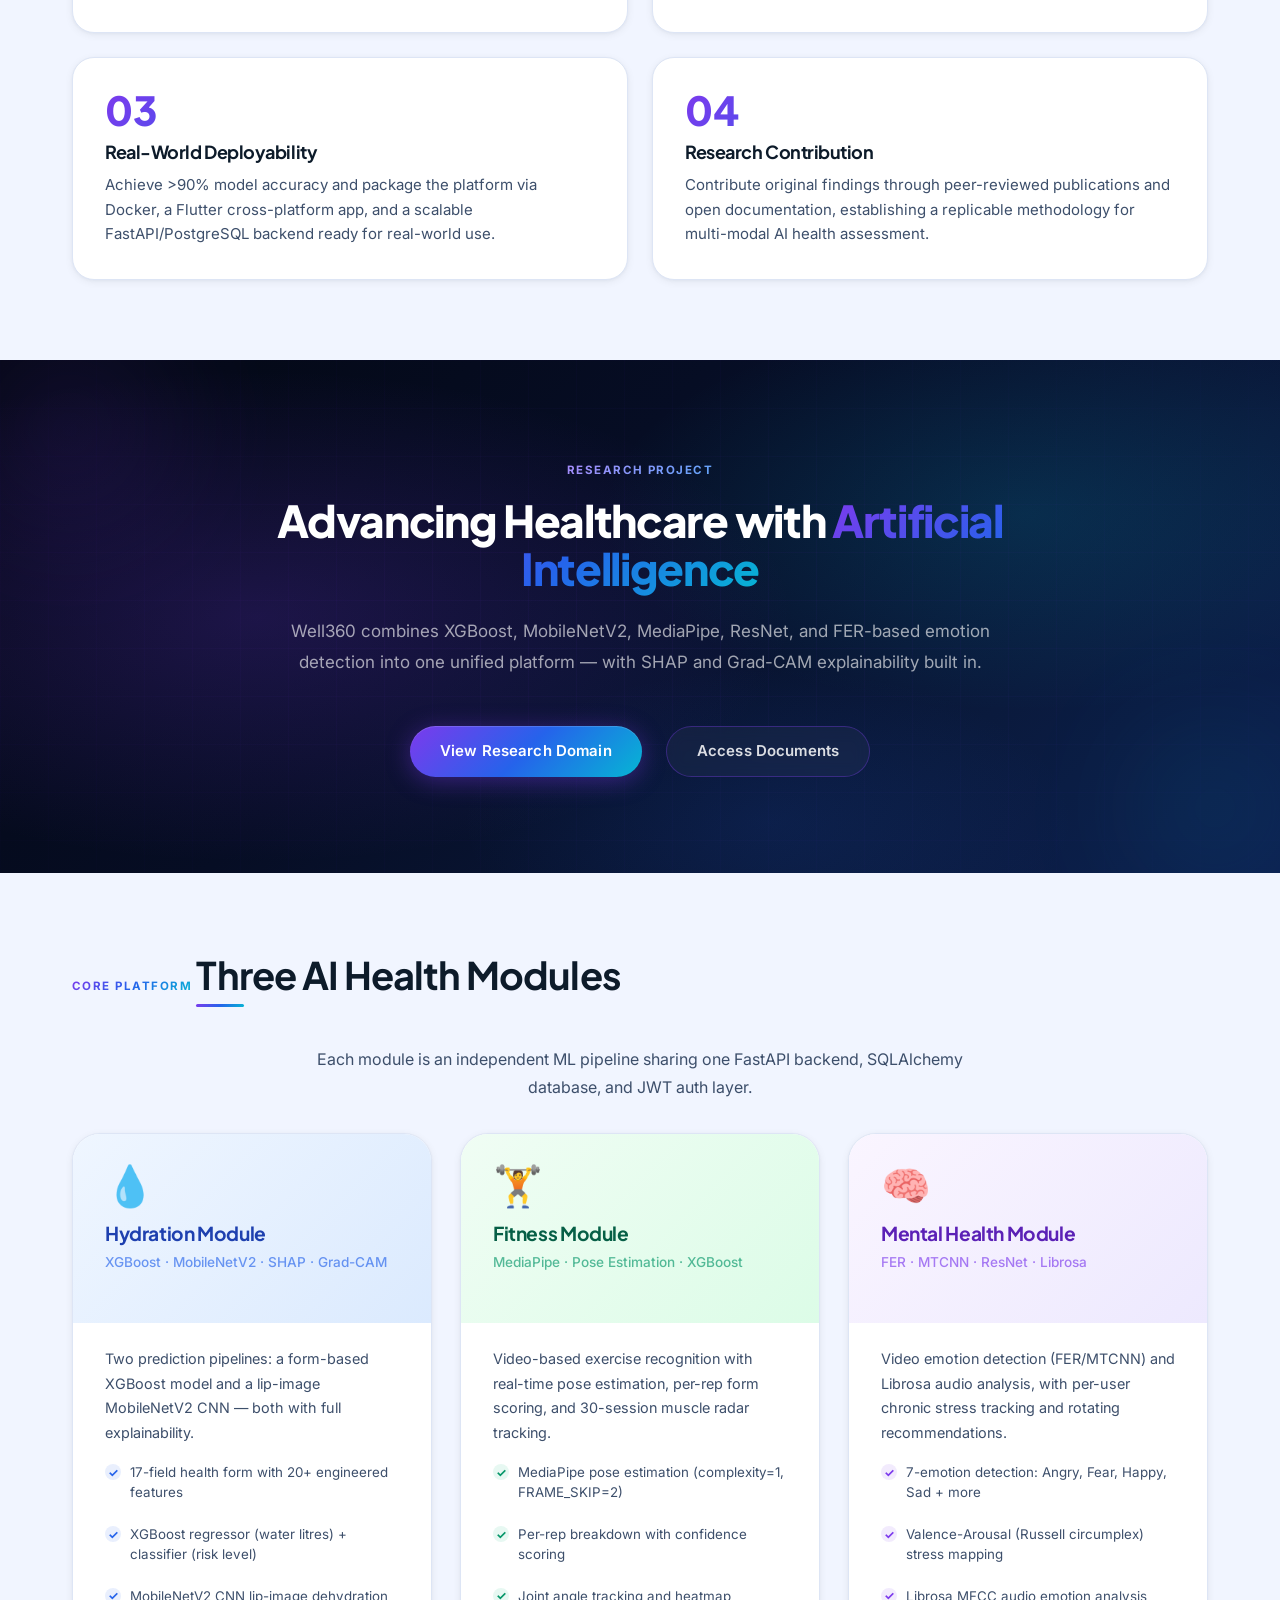
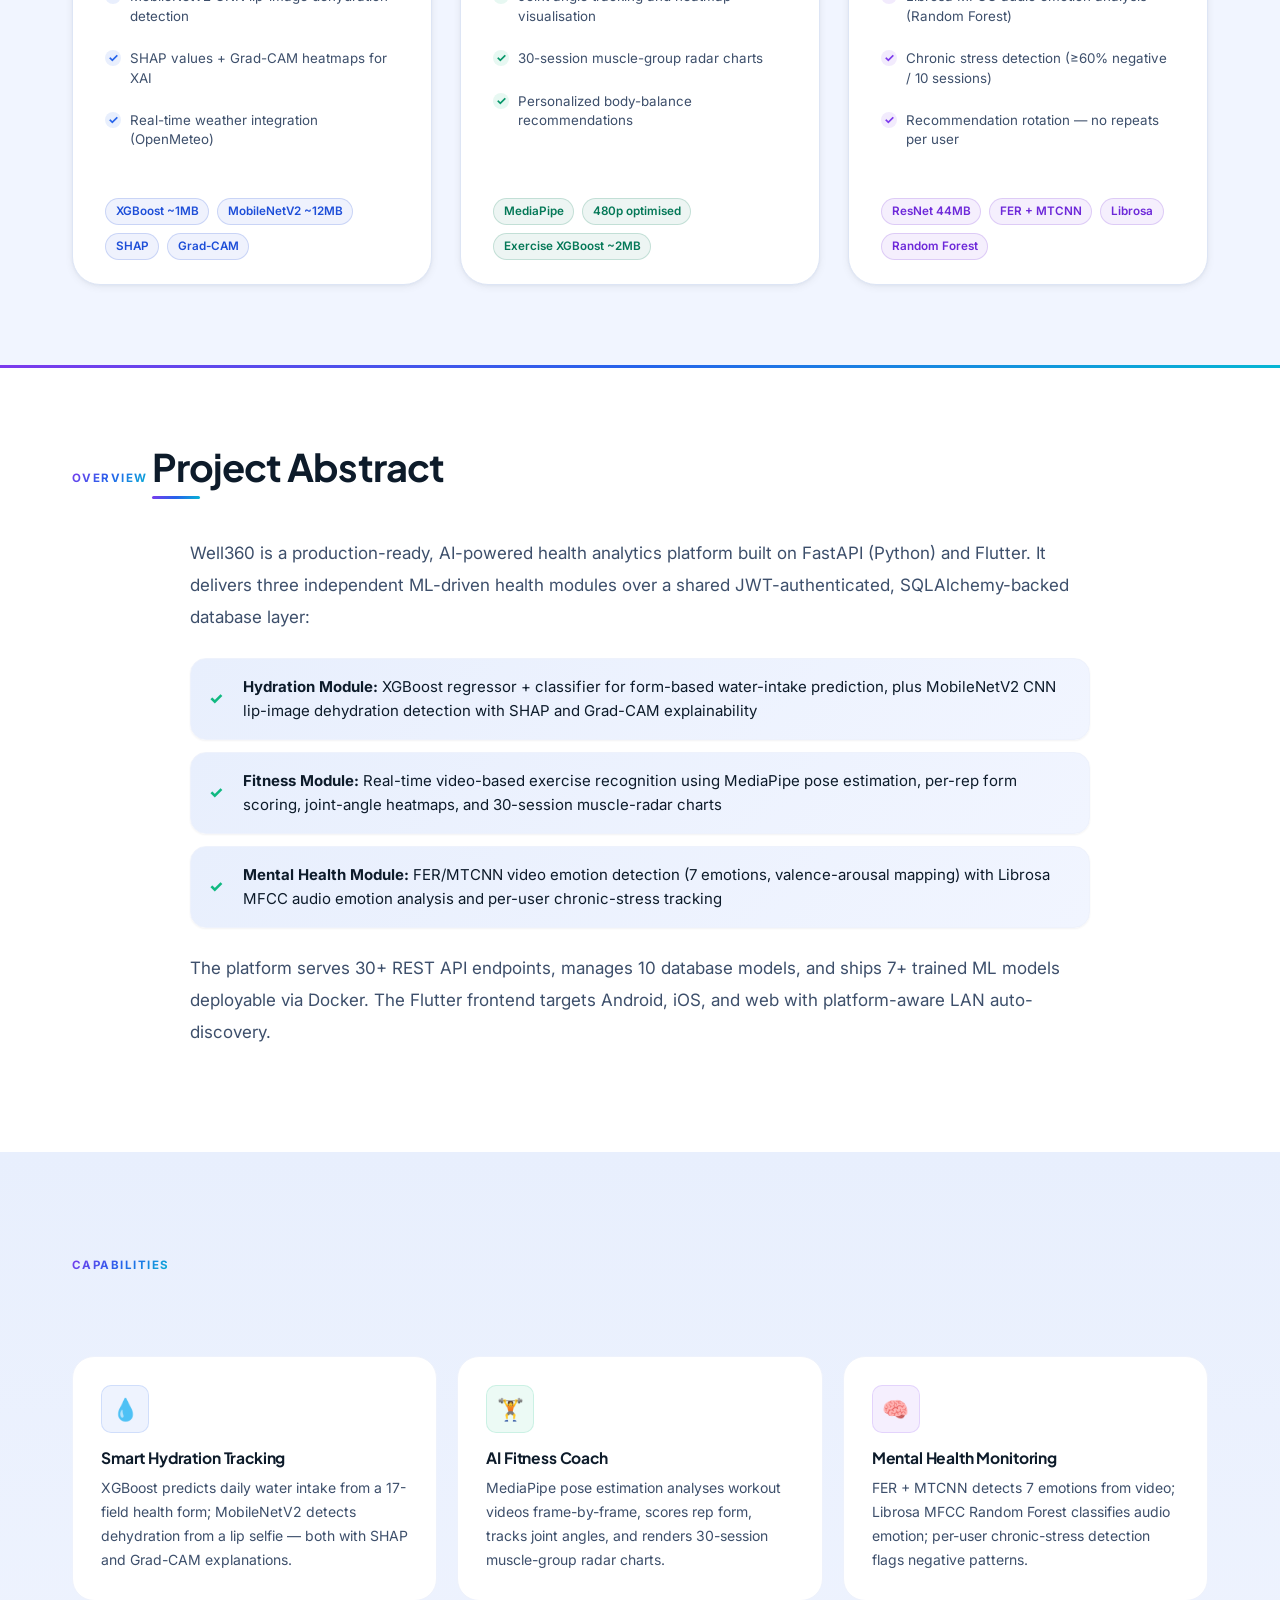
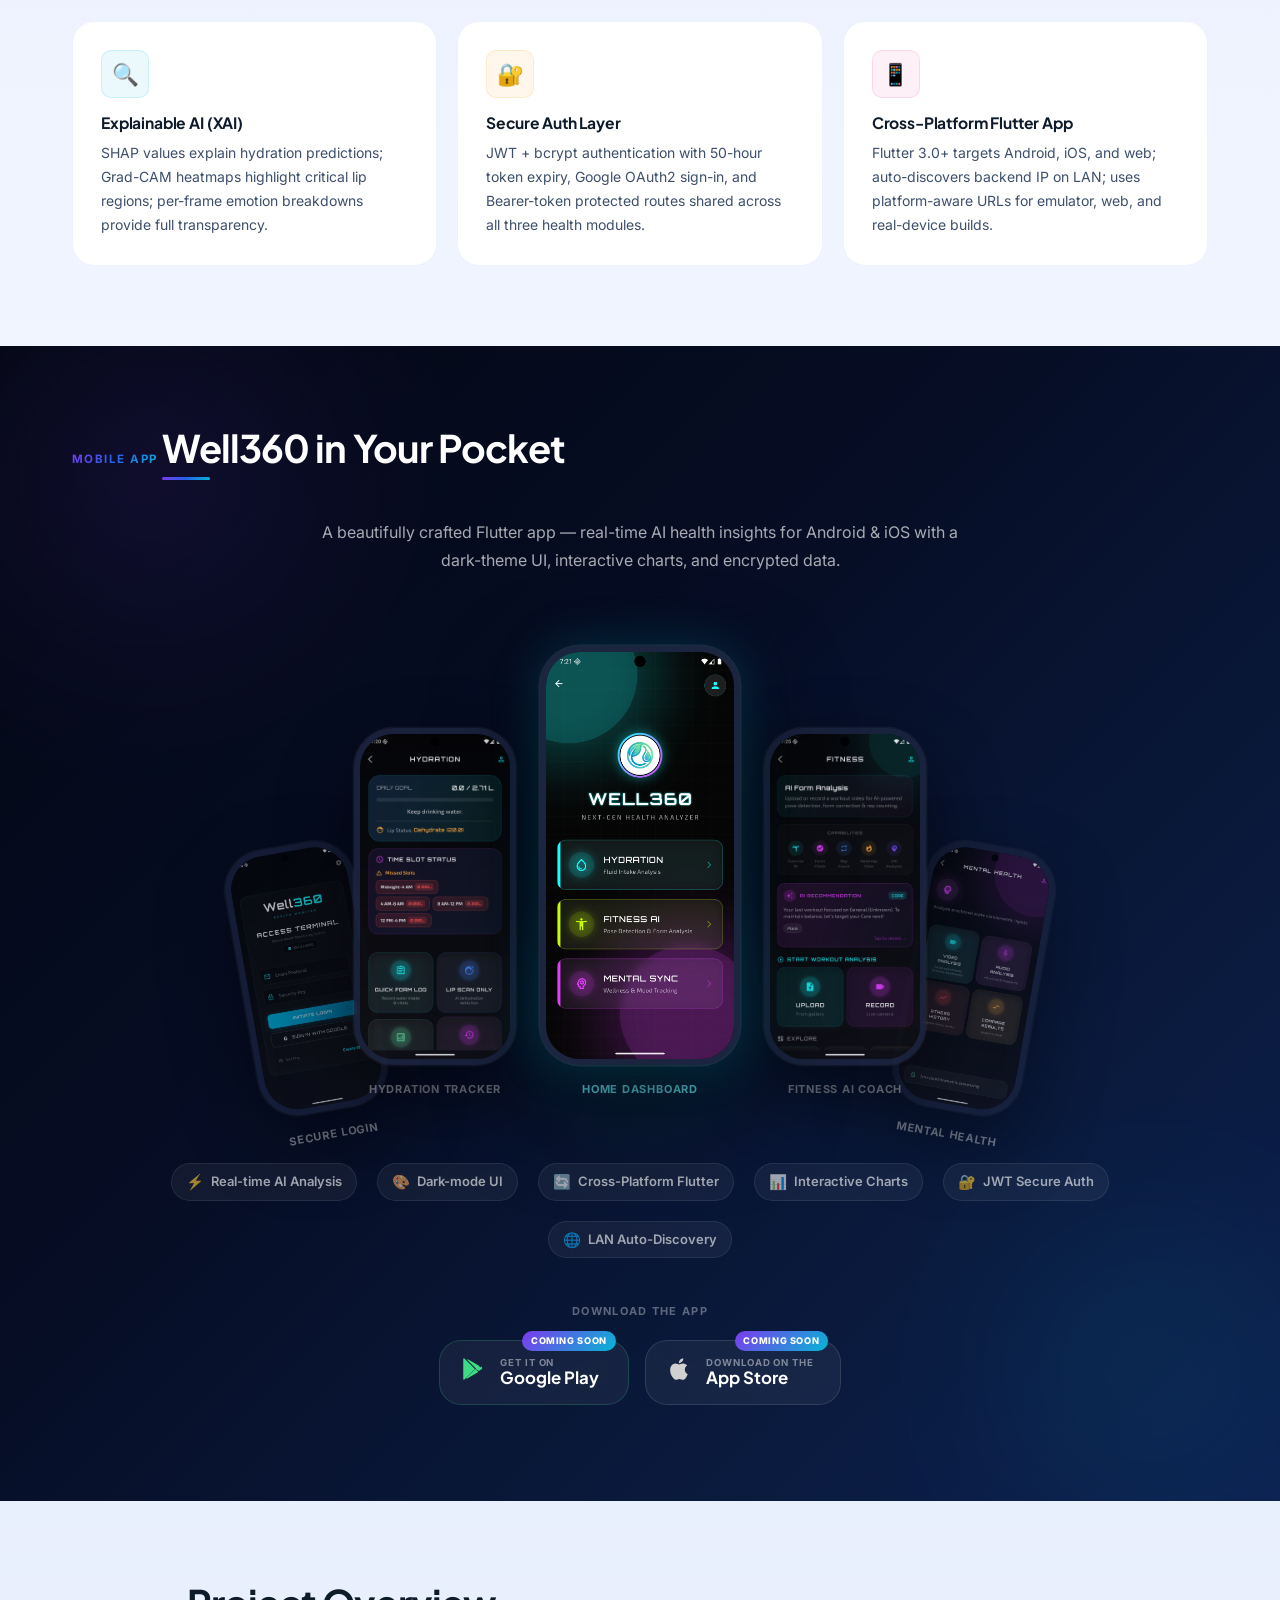
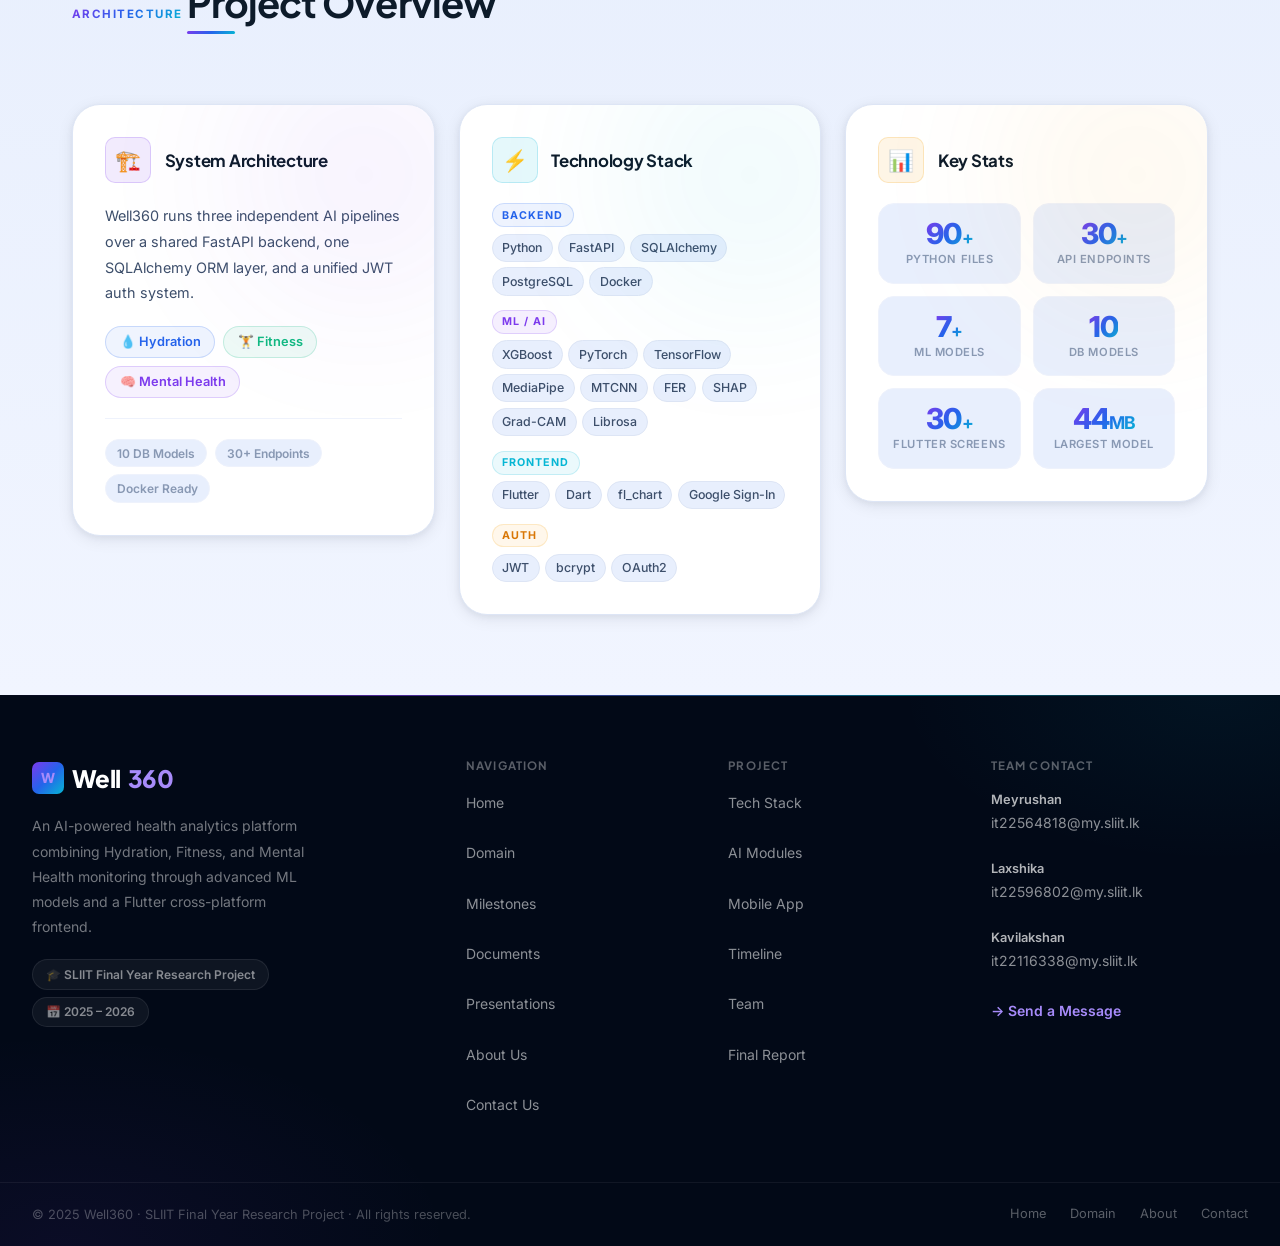
==== commit a34537aa: "Update_Store" ====
--- a/index.html
+++ b/index.html
@@ -62,31 +62,6 @@
                 <a href="domain.html" class="btn btn-primary">Explore Modules</a>
                 <a href="about.html" class="btn btn-secondary">Meet the Team</a>
             </div>
-            <div class="hero-store-row reveal">
-                <p class="hero-store-eyebrow">📱 Available on</p>
-                <div class="hero-store-badges">
-                    <a href="#app" class="hero-store-btn hsbtn-android" aria-label="Get it on Google Play">
-                        <div class="hsb-icon">
-                            <svg width="28" height="28" viewBox="0 0 24 24" fill="currentColor"><path d="M3.609 1.814L13.792 12 3.61 22.186A1.86 1.86 0 0 1 3 20.93V3.07c0-.479.218-.904.609-1.256zM14.208 12l2.77 2.77-9.928 5.671a1.92 1.92 0 0 1-.96.261c-.213 0-.42-.036-.617-.103L14.208 12zM19.56 9.51c.543.314.879.892.879 1.49 0 .598-.336 1.176-.879 1.49l-2.362 1.349L14.622 12l2.576-2.576 2.362 1.086zM6.473 3.4c.196-.067.404-.103.617-.103.336 0 .665.09.96.261l9.928 5.671-2.77 2.77L6.473 3.4z"/></svg>
-                        </div>
-                        <div class="hsb-text">
-                            <span class="hsb-sub">GET IT ON</span>
-                            <span class="hsb-main">Google Play</span>
-                        </div>
-                        <span class="hsb-soon">Soon</span>
-                    </a>
-                    <a href="#app" class="hero-store-btn hsbtn-apple" aria-label="Download on the App Store">
-                        <div class="hsb-icon">
-                            <svg width="28" height="28" viewBox="0 0 24 24" fill="currentColor"><path d="M18.71 19.5c-.83 1.24-1.71 2.45-3.05 2.47-1.34.03-1.77-.79-3.29-.79-1.53 0-2 .77-3.27.82-1.31.05-2.3-1.32-3.14-2.53C4.25 17 2.94 12.45 4.7 9.39c.87-1.52 2.43-2.48 4.12-2.51 1.28-.02 2.5.87 3.29.87.78 0 2.26-1.07 3.8-.91.65.03 2.47.26 3.64 1.98-.09.06-2.17 1.28-2.15 3.81.03 3.02 2.65 4.03 2.68 4.04-.03.07-.42 1.44-1.38 2.83M13 3.5c.73-.83 1.94-1.46 2.94-1.5.13 1.17-.34 2.35-1.04 3.19-.69.85-1.83 1.51-2.95 1.42-.15-1.15.41-2.35 1.05-3.11z"/></svg>
-                        </div>
-                        <div class="hsb-text">
-                            <span class="hsb-sub">DOWNLOAD ON THE</span>
-                            <span class="hsb-main">App Store</span>
-                        </div>
-                        <span class="hsb-soon">Soon</span>
-                    </a>
-                </div>
-            </div>
             <div class="hero-stat-badges reveal">
                 <span class="hero-stat-badge"><strong>3</strong> AI Modules</span>
                 <span class="hero-stat-badge"><strong>7+</strong> ML Models</span>
@@ -95,6 +70,33 @@
                 <span class="hero-stat-badge"><strong>Docker</strong> Production-ready</span>
             </div>
         </div>
+        <!-- ── Hero Center Store Column ── -->
+        <div class="hero-store-col reveal">
+            <div class="hero-store-col-line"></div>
+            <p class="hero-store-col-label">Download App</p>
+            <a href="#app" class="hero-store-btn hsbtn-android" aria-label="Get it on Google Play">
+                <div class="hsb-icon">
+                    <svg width="28" height="28" viewBox="0 0 24 24" fill="currentColor"><path d="M3.609 1.814L13.792 12 3.61 22.186A1.86 1.86 0 0 1 3 20.93V3.07c0-.479.218-.904.609-1.256zM14.208 12l2.77 2.77-9.928 5.671a1.92 1.92 0 0 1-.96.261c-.213 0-.42-.036-.617-.103L14.208 12zM19.56 9.51c.543.314.879.892.879 1.49 0 .598-.336 1.176-.879 1.49l-2.362 1.349L14.622 12l2.576-2.576 2.362 1.086zM6.473 3.4c.196-.067.404-.103.617-.103.336 0 .665.09.96.261l9.928 5.671-2.77 2.77L6.473 3.4z"/></svg>
+                </div>
+                <div class="hsb-text">
+                    <span class="hsb-sub">GET IT ON</span>
+                    <span class="hsb-main">Google Play</span>
+                </div>
+                <span class="hsb-soon">Soon</span>
+            </a>
+            <a href="#app" class="hero-store-btn hsbtn-apple" aria-label="Download on the App Store">
+                <div class="hsb-icon">
+                    <svg width="28" height="28" viewBox="0 0 24 24" fill="currentColor"><path d="M18.71 19.5c-.83 1.24-1.71 2.45-3.05 2.47-1.34.03-1.77-.79-3.29-.79-1.53 0-2 .77-3.27.82-1.31.05-2.3-1.32-3.14-2.53C4.25 17 2.94 12.45 4.7 9.39c.87-1.52 2.43-2.48 4.12-2.51 1.28-.02 2.5.87 3.29.87.78 0 2.26-1.07 3.8-.91.65.03 2.47.26 3.64 1.98-.09.06-2.17 1.28-2.15 3.81.03 3.02 2.65 4.03 2.68 4.04-.03.07-.42 1.44-1.38 2.83M13 3.5c.73-.83 1.94-1.46 2.94-1.5.13 1.17-.34 2.35-1.04 3.19-.69.85-1.83 1.51-2.95 1.42-.15-1.15.41-2.35 1.05-3.11z"/></svg>
+                </div>
+                <div class="hsb-text">
+                    <span class="hsb-sub">DOWNLOAD ON THE</span>
+                    <span class="hsb-main">App Store</span>
+                </div>
+                <span class="hsb-soon">Soon</span>
+            </a>
+            <div class="hero-store-col-line"></div>
+        </div>
+
         <div class="hero-visual">
             <div class="hero-phone-showcase">
                 <div class="hero-phone hp-left">
--- a/style.css
+++ b/style.css
@@ -374,10 +374,10 @@
    ================================================ */
 .hero {
     display: grid;
-    grid-template-columns: 1fr 1fr;
-    gap: var(--spacing-2xl);
+    grid-template-columns: 1fr auto 1fr;
+    gap: 2rem;
     align-items: center;
-    padding: 7rem var(--spacing-lg) 6rem;
+    padding: 1.5rem var(--spacing-lg) 3rem;
     background: var(--grad-hero);
     position: relative;
     overflow: hidden;
@@ -3615,7 +3615,7 @@
 
 /* ── 1200px: Wide tablets / small desktops ── */
 @media (max-width: 1200px) {
-    .hero { padding: 6rem var(--spacing-lg) 5rem; }
+    .hero { grid-template-columns: 1fr auto 1fr; padding: 1.5rem var(--spacing-lg) 3rem; }
     .hero-title { font-size: 3.25rem; }
 }
 
@@ -3686,6 +3686,7 @@
         padding: 4.5rem var(--spacing-lg) 3.5rem;
         min-height: auto;
         text-align: center;
+        gap: var(--spacing-lg);
     }
     .hero::after { display: none; }
     .hero-content { max-width: 100%; }
@@ -4578,6 +4579,43 @@
 @media (max-width: 560px) {
     .hero-store-badges { flex-direction: column; }
     .hero-store-btn { min-width: 0; width: 100%; max-width: 220px; }
+}
+
+/* ── Hero Center Store Column ── */
+.hero-store-col {
+    display: flex;
+    flex-direction: column;
+    align-items: center;
+    justify-content: center;
+    gap: 1rem;
+    padding: 0 0.5rem;
+    position: relative;
+    z-index: 2;
+}
+.hero-store-col-line {
+    width: 1px;
+    height: 60px;
+    background: linear-gradient(to bottom, transparent, rgba(255,255,255,0.15), transparent);
+    flex-shrink: 0;
+}
+.hero-store-col-label {
+    font-size: 0.65rem;
+    font-weight: 700;
+    text-transform: uppercase;
+    letter-spacing: 0.12em;
+    color: rgba(255,255,255,0.3);
+    margin: 0;
+    text-align: center;
+    white-space: nowrap;
+}
+.hero-store-col .hero-store-btn {
+    width: 100%;
+    min-width: 185px;
+}
+/* Hide center store col on tablet/mobile — hero goes single column */
+@media (max-width: 768px) {
+    .hero-store-col { display: none; }
+    .hero { grid-template-columns: 1fr; }
 }
 
 /* ================================================
